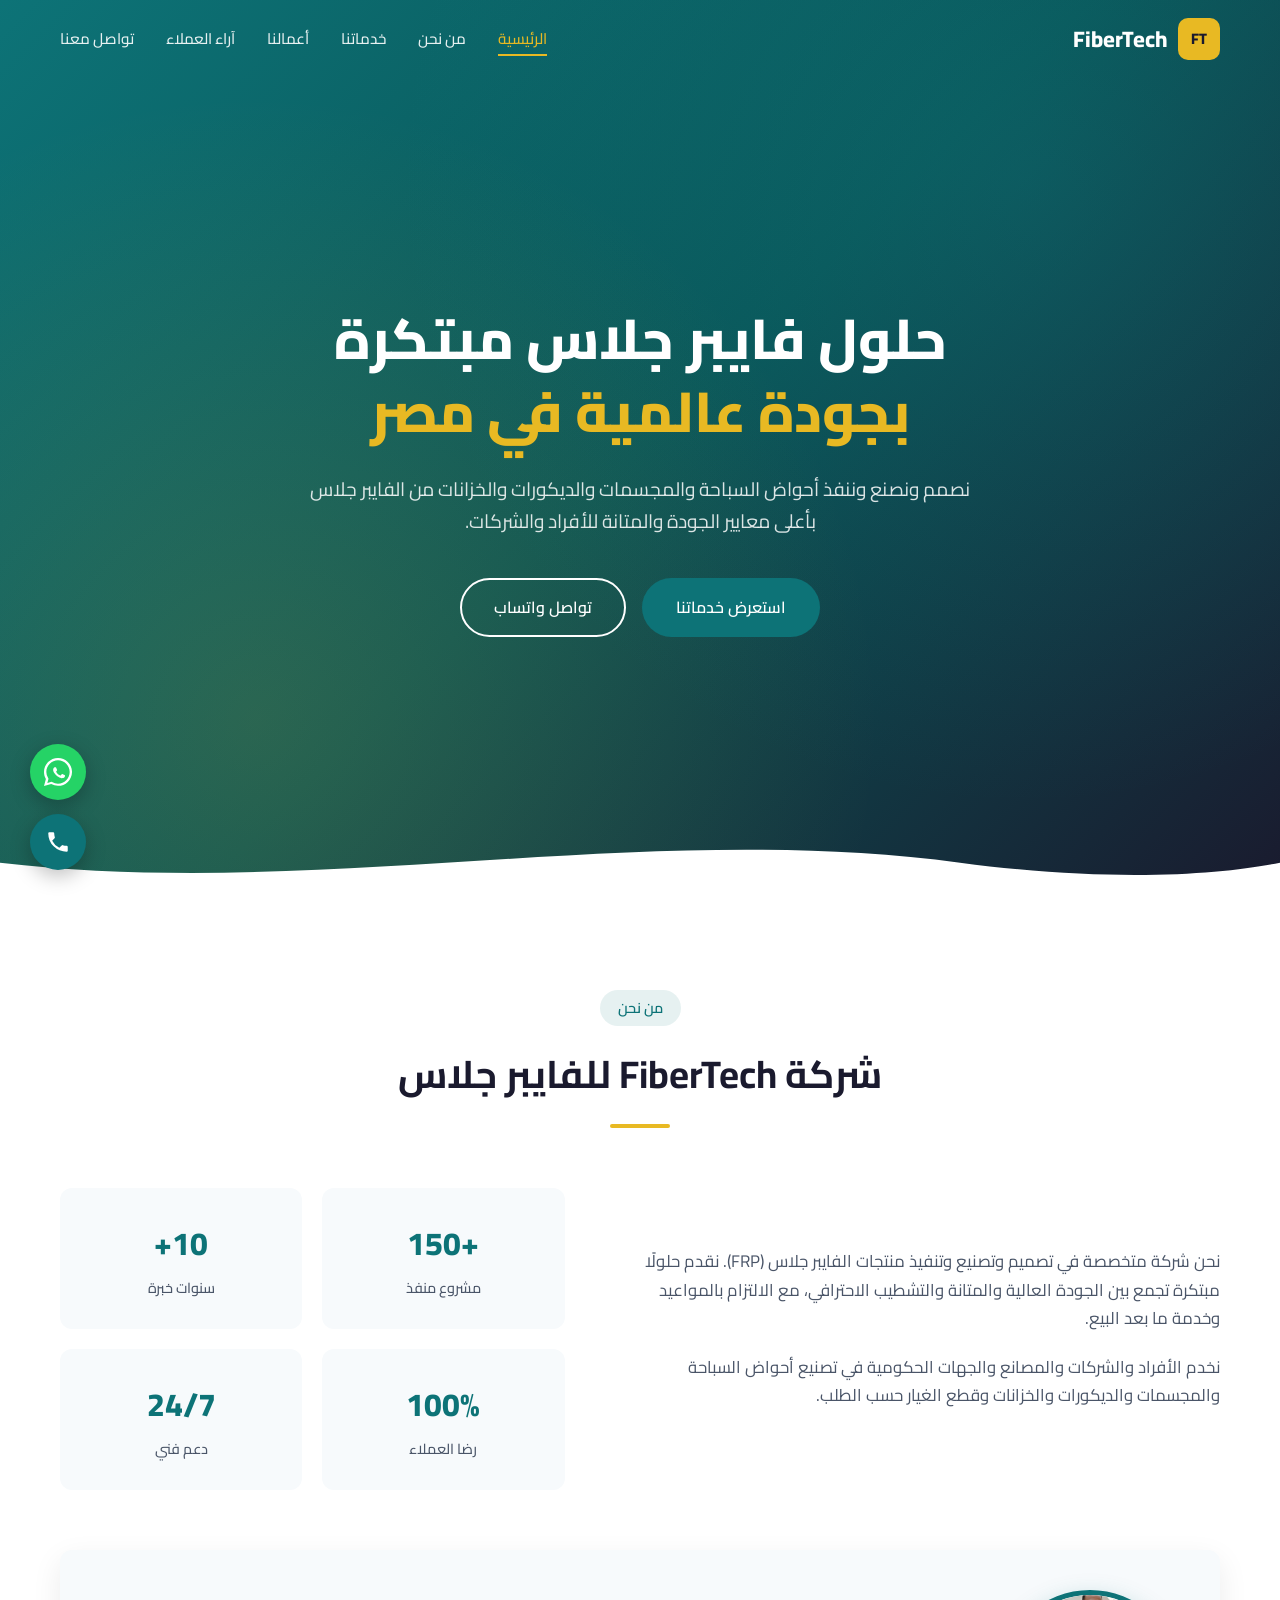
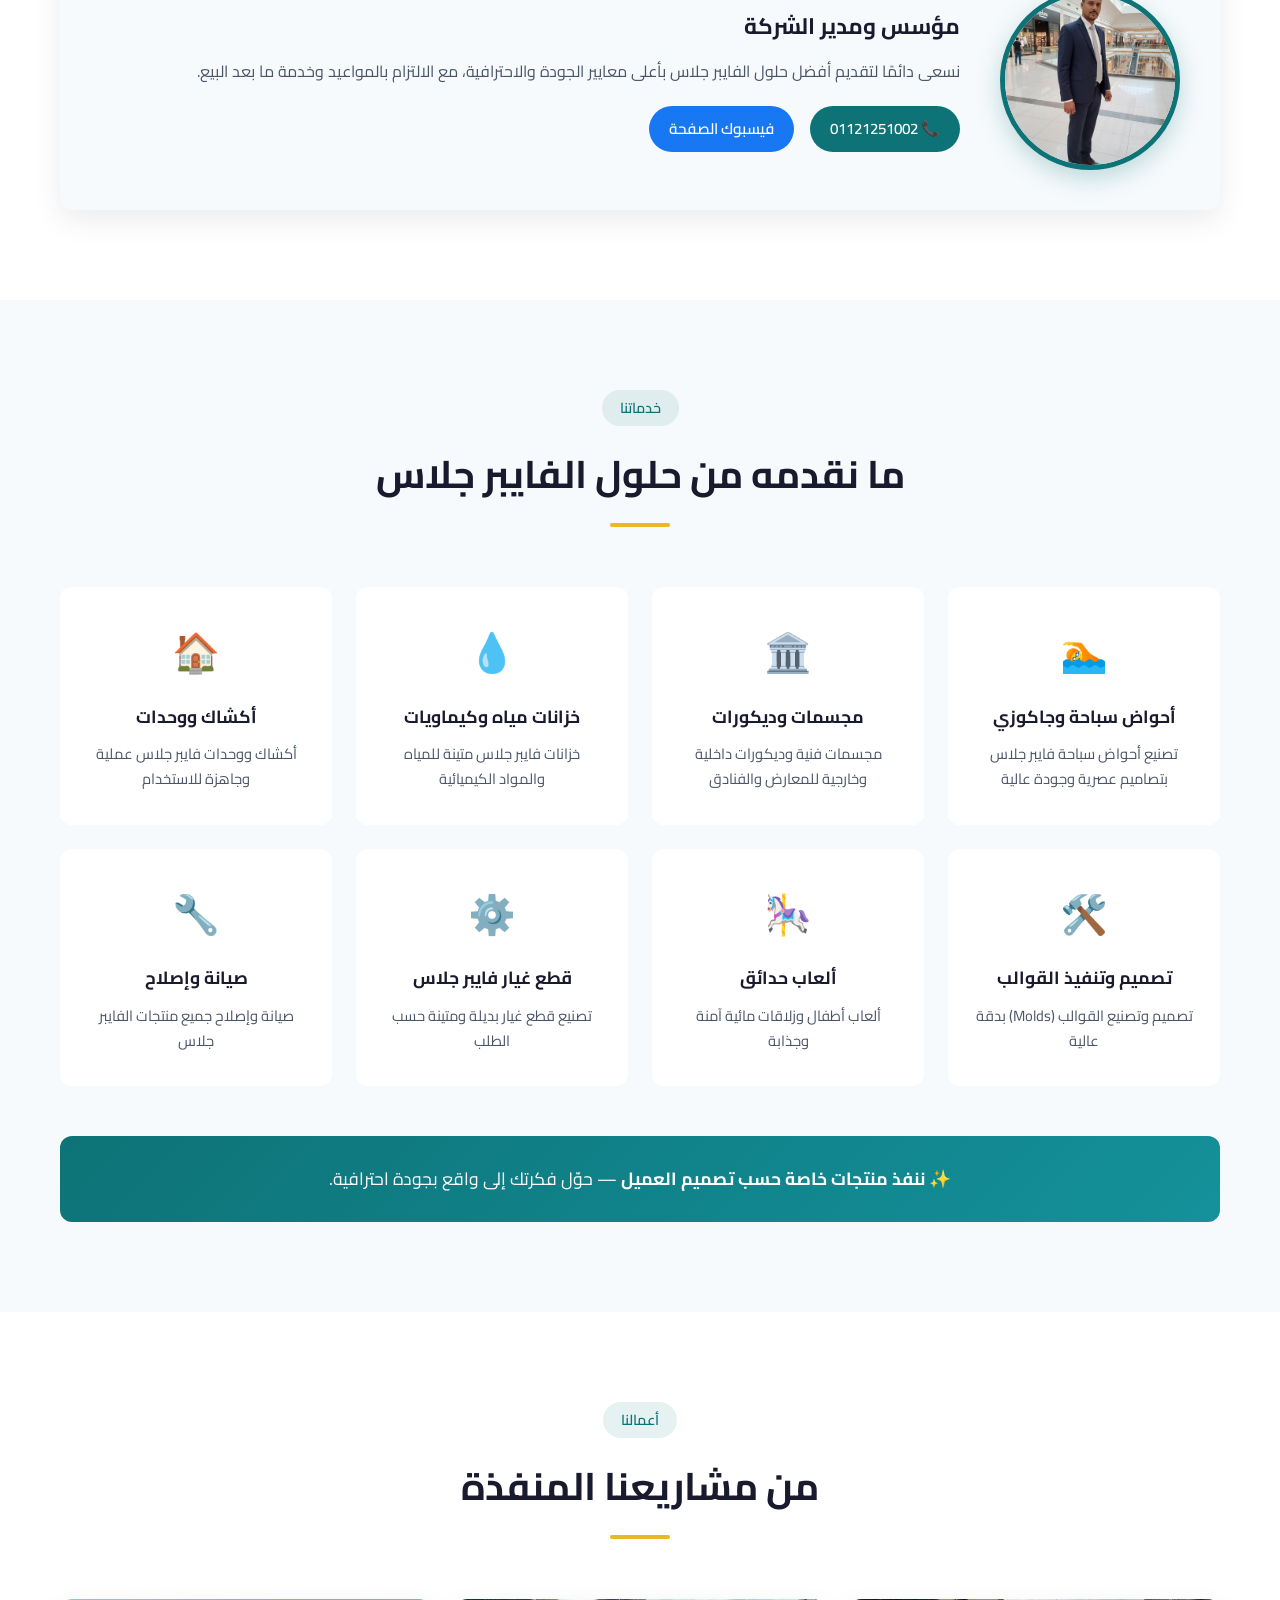
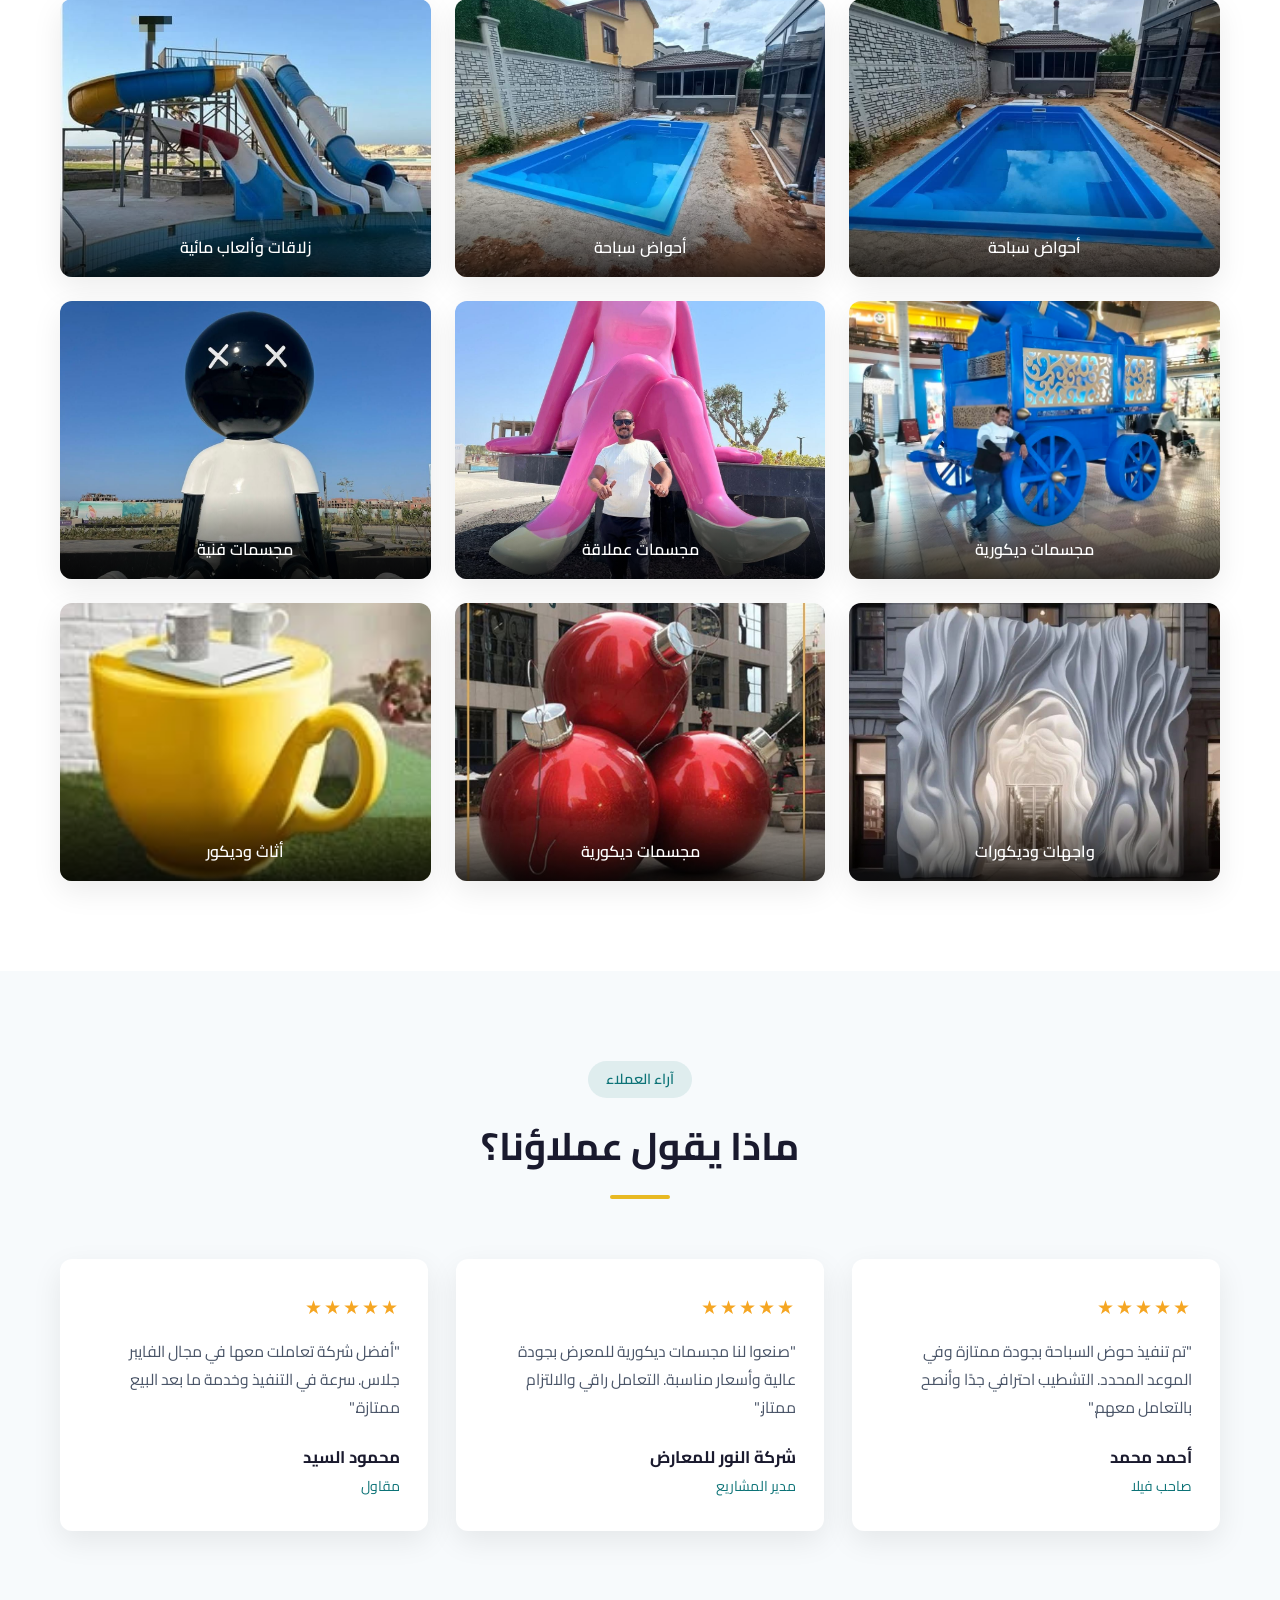
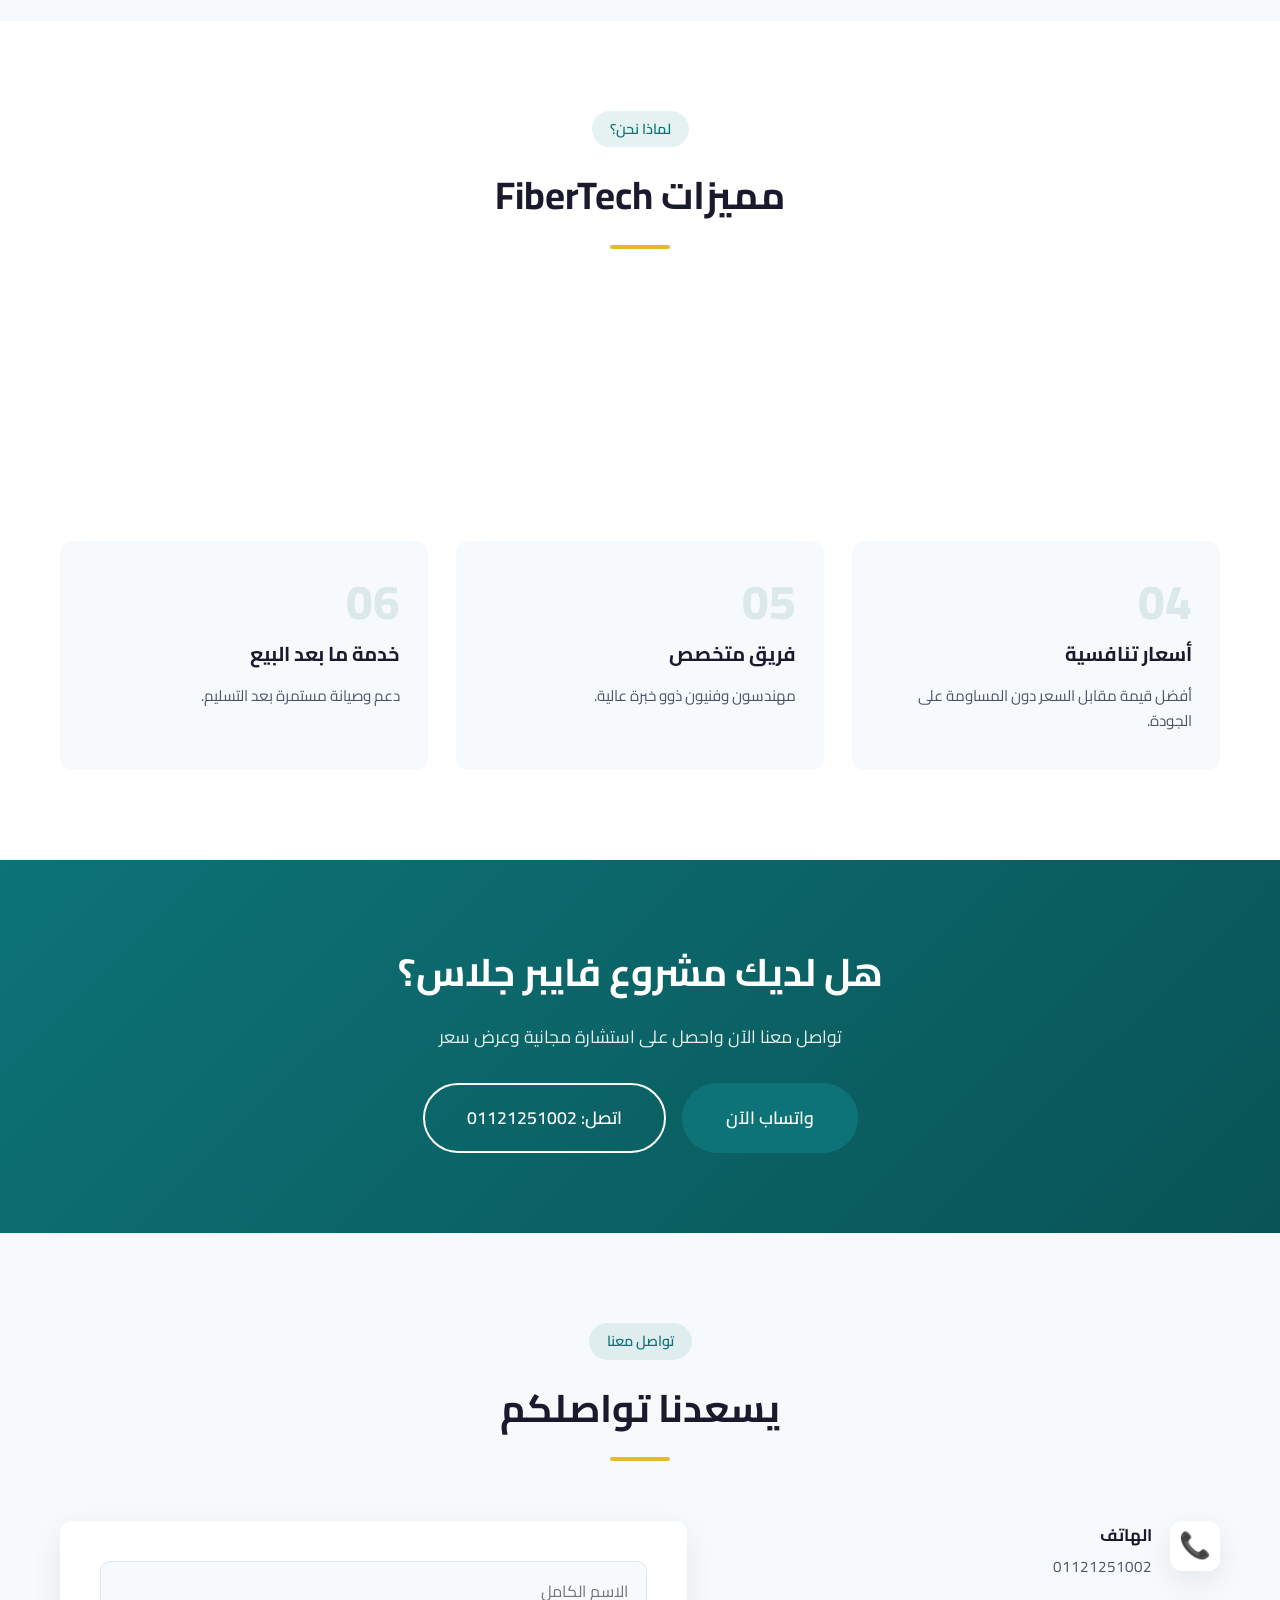
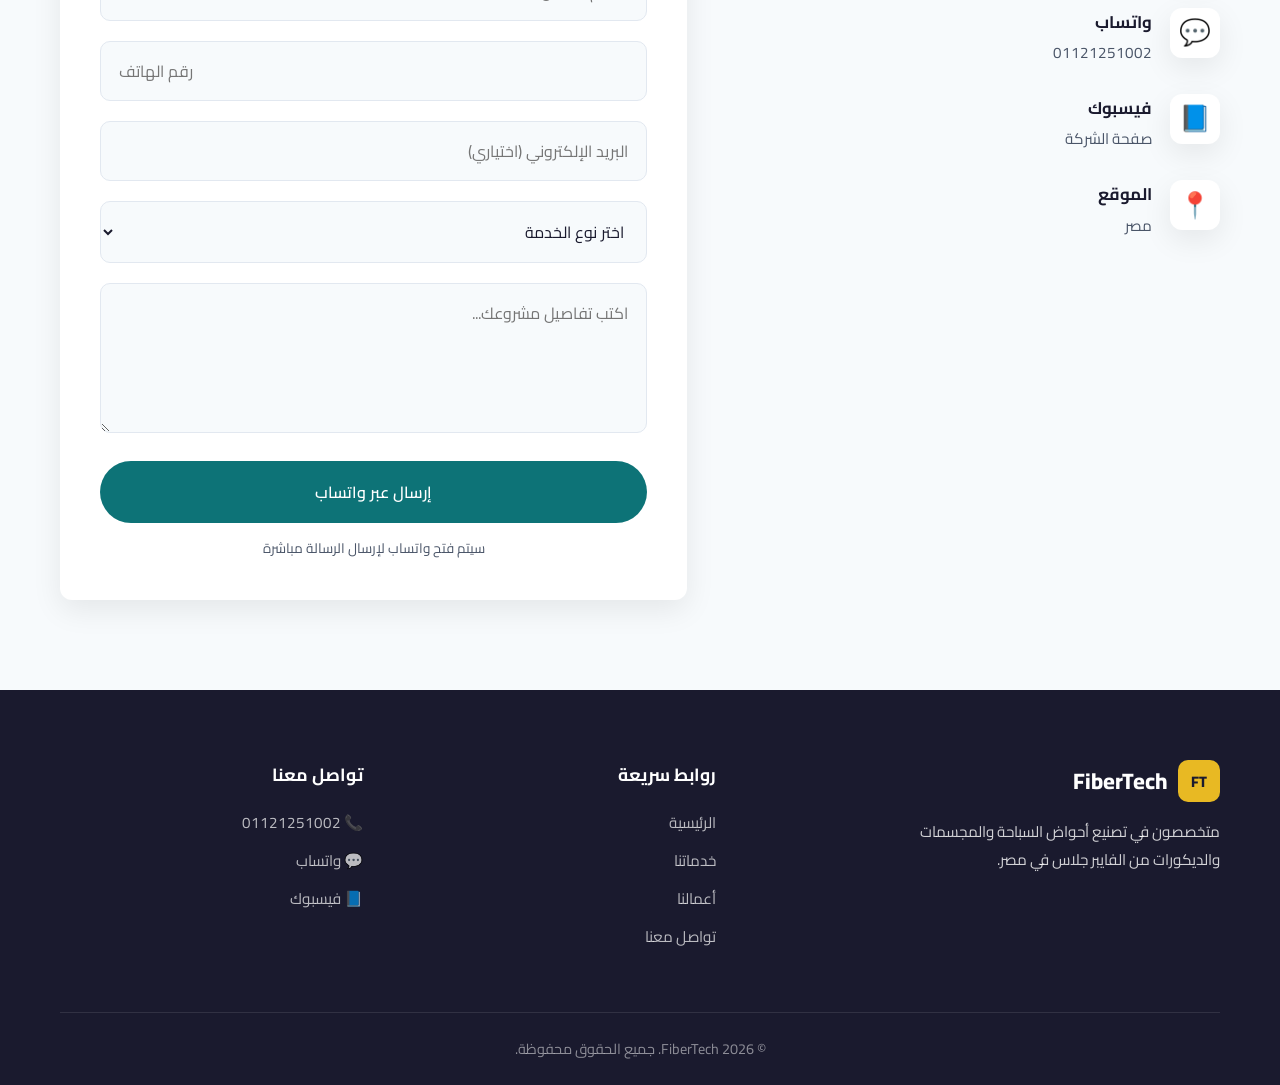
==== index.html @ a7c14db0 "First version" ====
<!DOCTYPE html>
<html lang="ar" dir="rtl">
<head>
    <meta charset="UTF-8">
    <meta name="viewport" content="width=device-width, initial-scale=1.0">
    <title>FiberTech | شركة فايبر جلاس - أحواض سباحة ومجسمات وديكورات</title>
    <meta name="description" content="شركة FiberTech متخصصة في تصنيع أحواض السباحة والفايبر جلاس والمجسمات والديكورات والخزانات بجودة عالية في مصر. تنفيذ حسب الطلب وأسعار تنافسية.">
    <meta name="keywords" content="فايبر جلاس, أحواض سباحة فايبر جلاس, مجسمات فايبر جلاس, خزانات فايبر جلاس, ديكورات فايبر جلاس, FiberTech">
    <meta name="google-site-verification" content="QOcd8siPAYjSIZdNFLWi2Pg36LKbvhtXSWhW0iFuzWk" />
    <meta name="robots" content="index, follow">
    <link rel="preconnect" href="https://fonts.googleapis.com">
    <link rel="preconnect" href="https://fonts.gstatic.com" crossorigin>
    <link href="https://fonts.googleapis.com/css2?family=Cairo:wght@300;400;500;600;700;800&display=swap" rel="stylesheet">
    <link rel="stylesheet" href="style.css">
</head>
<body>
    <!-- Header -->
    <header class="header" id="header">
        <div class="container">
            <a href="#home" class="logo">
                <span class="logo-icon">FT</span>
                <span class="logo-text">FiberTech</span>
            </a>
            <nav class="nav" id="nav">
                <a href="#home" class="nav-link active">الرئيسية</a>
                <a href="#about" class="nav-link">من نحن</a>
                <a href="#services" class="nav-link">خدماتنا</a>
                <a href="#gallery" class="nav-link">أعمالنا</a>
                <a href="#testimonials" class="nav-link">آراء العملاء</a>
                <a href="#contact" class="nav-link">تواصل معنا</a>
            </nav>
            <button class="menu-toggle" id="menuToggle" aria-label="القائمة">
                <span></span><span></span><span></span>
            </button>
        </div>
    </header>

    <!-- Hero -->
    <section class="hero" id="home">
        <div class="hero-overlay"></div>
        <div class="container hero-content">
            <h1 class="hero-title">حلول فايبر جلاس مبتكرة<br><span>بجودة عالمية في مصر</span></h1>
            <p class="hero-subtitle">
                نصمم ونصنع وننفذ أحواض السباحة والمجسمات والديكورات والخزانات من الفايبر جلاس بأعلى معايير الجودة والمتانة للأفراد والشركات.
            </p>
            <div class="hero-buttons">
                <a href="#services" class="btn btn-primary">استعرض خدماتنا</a>
                <a href="https://wa.me/201121251002" target="_blank" class="btn btn-outline">تواصل واتساب</a>
            </div>
        </div>
        <div class="hero-wave">
            <svg viewBox="0 0 1440 120" preserveAspectRatio="none">
                <path d="M0,64 C360,120 720,0 1080,64 C1260,96 1380,80 1440,64 L1440,120 L0,120 Z" fill="#ffffff"></path>
            </svg>
        </div>
    </section>

    <!-- About -->
    <section class="section about" id="about">
        <div class="container">
            <div class="section-header">
                <span class="section-tag">من نحن</span>
                <h2 class="section-title">شركة FiberTech للفايبر جلاس</h2>
                <div class="section-line"></div>
            </div>
            <div class="about-grid">
                <div class="about-text">
                    <p>نحن شركة متخصصة في تصميم وتصنيع وتنفيذ منتجات الفايبر جلاس (FRP). نقدم حلولًا مبتكرة تجمع بين الجودة العالية والمتانة والتشطيب الاحترافي، مع الالتزام بالمواعيد وخدمة ما بعد البيع.</p>
                    <p>نخدم الأفراد والشركات والمصانع والجهات الحكومية في تصنيع أحواض السباحة والمجسمات والديكورات والخزانات وقطع الغيار حسب الطلب.</p>
                </div>
                <div class="about-stats">
                    <div class="stat-card"><div class="stat-number">+150</div><div class="stat-label">مشروع منفذ</div></div>
                    <div class="stat-card"><div class="stat-number">10+</div><div class="stat-label">سنوات خبرة</div></div>
                    <div class="stat-card"><div class="stat-number">100%</div><div class="stat-label">رضا العملاء</div></div>
                    <div class="stat-card"><div class="stat-number">24/7</div><div class="stat-label">دعم فني</div></div>
                </div>
            </div>

            <div class="owner-section">
                <div class="owner-card">
                    <div class="owner-img-wrap">
                        <img src="images/owner.jpg" alt="مؤسس شركة FiberTech" class="owner-img">
                    </div>
                    <div class="owner-info">
                        <h3>مؤسس ومدير الشركة</h3>
                        <p>نسعى دائمًا لتقديم أفضل حلول الفايبر جلاس بأعلى معايير الجودة والاحترافية، مع الالتزام بالمواعيد وخدمة ما بعد البيع.</p>
                        <div class="owner-contact">
                            <a href="tel:01121251002" class="owner-phone">📞 01121251002</a>
                            <a href="https://www.facebook.com/sna.als.adh.llfybr.jlas" target="_blank" rel="noopener" class="owner-fb">فيسبوك الصفحة</a>
                        </div>
                    </div>
                </div>
            </div>
        </div>
    </section>

    <!-- Services -->
    <section class="section services" id="services">
        <div class="container">
            <div class="section-header">
                <span class="section-tag">خدماتنا</span>
                <h2 class="section-title">ما نقدمه من حلول الفايبر جلاس</h2>
                <div class="section-line"></div>
            </div>
            <div class="services-grid">
                <div class="service-card"><div class="service-icon">🏊</div><h3>أحواض سباحة وجاكوزي</h3><p>تصنيع أحواض سباحة فايبر جلاس بتصاميم عصرية وجودة عالية</p></div>
                <div class="service-card"><div class="service-icon">🏛️</div><h3>مجسمات وديكورات</h3><p>مجسمات فنية وديكورات داخلية وخارجية للمعارض والفنادق</p></div>
                <div class="service-card"><div class="service-icon">💧</div><h3>خزانات مياه وكيماويات</h3><p>خزانات فايبر جلاس متينة للمياه والمواد الكيميائية</p></div>
                <div class="service-card"><div class="service-icon">🏠</div><h3>أكشاك ووحدات</h3><p>أكشاك ووحدات فايبر جلاس عملية وجاهزة للاستخدام</p></div>
                <div class="service-card"><div class="service-icon">🛠️</div><h3>تصميم وتنفيذ القوالب</h3><p>تصميم وتصنيع القوالب (Molds) بدقة عالية</p></div>
                <div class="service-card"><div class="service-icon">🎠</div><h3>ألعاب حدائق</h3><p>ألعاب أطفال وزلاقات مائية آمنة وجذابة</p></div>
                <div class="service-card"><div class="service-icon">⚙️</div><h3>قطع غيار فايبر جلاس</h3><p>تصنيع قطع غيار بديلة ومتينة حسب الطلب</p></div>
                <div class="service-card"><div class="service-icon">🔧</div><h3>صيانة وإصلاح</h3><p>صيانة وإصلاح جميع منتجات الفايبر جلاس</p></div>
            </div>
            <div class="special-note">
                <p>✨ <strong>ننفذ منتجات خاصة حسب تصميم العميل</strong> — حوّل فكرتك إلى واقع بجودة احترافية.</p>
            </div>
        </div>
    </section>

    <!-- Gallery -->
    <section class="section gallery" id="gallery">
        <div class="container">
            <div class="section-header">
                <span class="section-tag">أعمالنا</span>
                <h2 class="section-title">من مشاريعنا المنفذة</h2>
                <div class="section-line"></div>
            </div>
            <div class="gallery-grid">
                <div class="gallery-item"><img src="images/pool1.jpg" alt="حوض سباحة فايبر جلاس" loading="lazy"><div class="gallery-caption">أحواض سباحة</div></div>
                <div class="gallery-item"><img src="images/pool2.jpg" alt="حوض سباحة فايبر جلاس" loading="lazy"><div class="gallery-caption">أحواض سباحة</div></div>
                <div class="gallery-item"><img src="images/slides.jpg" alt="زلاقات مائية" loading="lazy"><div class="gallery-caption">زلاقات وألعاب مائية</div></div>
                <div class="gallery-item"><img src="images/cannon.jpg" alt="مجسم مدفع" loading="lazy"><div class="gallery-caption">مجسمات ديكورية</div></div>
                <div class="gallery-item"><img src="images/pink-statue.jpg" alt="تمثال فايبر جلاس" loading="lazy"><div class="gallery-caption">مجسمات عملاقة</div></div>
                <div class="gallery-item"><img src="images/black-figure.jpg" alt="مجسم شخصية" loading="lazy"><div class="gallery-caption">مجسمات فنية</div></div>
                <div class="gallery-item"><img src="images/white-entrance.jpg" alt="واجهة ديكورية" loading="lazy"><div class="gallery-caption">واجهات وديكورات</div></div>
                <div class="gallery-item"><img src="images/red-balls.jpg" alt="مجسمات كرات" loading="lazy"><div class="gallery-caption">مجسمات ديكورية</div></div>
                <div class="gallery-item"><img src="images/yellow-cup.jpg" alt="مقعد فنجان" loading="lazy"><div class="gallery-caption">أثاث وديكور</div></div>
            </div>
        </div>
    </section>

    <!-- Testimonials -->
    <section class="section testimonials" id="testimonials">
        <div class="container">
            <div class="section-header">
                <span class="section-tag">آراء العملاء</span>
                <h2 class="section-title">ماذا يقول عملاؤنا؟</h2>
                <div class="section-line"></div>
            </div>
            <div class="testimonials-grid">
                <div class="testimonial-card">
                    <div class="stars">★★★★★</div>
                    <p>"تم تنفيذ حوض السباحة بجودة ممتازة وفي الموعد المحدد. التشطيب احترافي جدًا وأنصح بالتعامل معهم."</p>
                    <div class="client-name">أحمد محمد</div>
                    <div class="client-title">صاحب فيلا</div>
                </div>
                <div class="testimonial-card">
                    <div class="stars">★★★★★</div>
                    <p>"صنعوا لنا مجسمات ديكورية للمعرض بجودة عالية وأسعار مناسبة. التعامل راقي والالتزام ممتاز."</p>
                    <div class="client-name">شركة النور للمعارض</div>
                    <div class="client-title">مدير المشاريع</div>
                </div>
                <div class="testimonial-card">
                    <div class="stars">★★★★★</div>
                    <p>"أفضل شركة تعاملت معها في مجال الفايبر جلاس. سرعة في التنفيذ وخدمة ما بعد البيع ممتازة."</p>
                    <div class="client-name">محمود السيد</div>
                    <div class="client-title">مقاول</div>
                </div>
            </div>
        </div>
    </section>

    <!-- Why Us -->
    <section class="section why-us" id="why-us">
        <div class="container">
            <div class="section-header">
                <span class="section-tag">لماذا نحن؟</span>
                <h2 class="section-title">مميزات FiberTech</h2>
                <div class="section-line"></div>
            </div>
            <div class="why-grid">
                <div class="why-card"><div class="why-number">01</div><h3>جودة عالية</h3><p>نستخدم أفضل الخامات ونطبق أعلى معايير الجودة.</p></div>
                <div class="why-card"><div class="why-number">02</div><h3>تشطيبات احترافية</h3><p>اهتمام بالتفاصيل ليظهر المنتج بأفضل صورة.</p></div>
                <div class="why-card"><div class="why-number">03</div><h3>التزام بالمواعيد</h3><p>نسلم المشاريع في المواعيد المتفق عليها.</p></div>
                <div class="why-card"><div class="why-number">04</div><h3>أسعار تنافسية</h3><p>أفضل قيمة مقابل السعر دون المساومة على الجودة.</p></div>
                <div class="why-card"><div class="why-number">05</div><h3>فريق متخصص</h3><p>مهندسون وفنيون ذوو خبرة عالية.</p></div>
                <div class="why-card"><div class="why-number">06</div><h3>خدمة ما بعد البيع</h3><p>دعم وصيانة مستمرة بعد التسليم.</p></div>
            </div>
        </div>
    </section>

    <!-- CTA -->
    <section class="cta">
        <div class="container">
            <h2>هل لديك مشروع فايبر جلاس؟</h2>
            <p>تواصل معنا الآن واحصل على استشارة مجانية وعرض سعر</p>
            <div class="cta-buttons">
                <a href="https://wa.me/201121251002?text=مرحباً، أريد الاستفسار عن خدمات الفايبر جلاس" target="_blank" class="btn btn-primary btn-large">واتساب الآن</a>
                <a href="tel:01121251002" class="btn btn-outline btn-large">اتصل: 01121251002</a>
            </div>
        </div>
    </section>

    <!-- Contact -->
    <section class="section contact" id="contact">
        <div class="container">
            <div class="section-header">
                <span class="section-tag">تواصل معنا</span>
                <h2 class="section-title">يسعدنا تواصلكم</h2>
                <div class="section-line"></div>
            </div>
            <div class="contact-grid">
                <div class="contact-info">
                    <div class="info-item">
                        <div class="info-icon">📞</div>
                        <div><h4>الهاتف</h4><p><a href="tel:01121251002" dir="ltr">01121251002</a></p></div>
                    </div>
                    <div class="info-item">
                        <div class="info-icon">💬</div>
                        <div><h4>واتساب</h4><p><a href="https://wa.me/201121251002" target="_blank">01121251002</a></p></div>
                    </div>
                    <div class="info-item">
                        <div class="info-icon">📘</div>
                        <div><h4>فيسبوك</h4><p><a href="https://www.facebook.com/sna.als.adh.llfybr.jlas" target="_blank" rel="noopener">صفحة الشركة</a></p></div>
                    </div>
                    <div class="info-item">
                        <div class="info-icon">📍</div>
                        <div><h4>الموقع</h4><p>مصر</p></div>
                    </div>
                </div>
                <form class="contact-form" id="contactForm">
                    <div class="form-group"><input type="text" id="name" placeholder="الاسم الكامل" required></div>
                    <div class="form-group"><input type="tel" id="phone" placeholder="رقم الهاتف" required></div>
                    <div class="form-group"><input type="email" id="email" placeholder="البريد الإلكتروني (اختياري)"></div>
                    <div class="form-group">
                        <select id="service">
                            <option value="">اختر نوع الخدمة</option>
                            <option value="pools">أحواض سباحة</option>
                            <option value="decor">مجسمات وديكورات</option>
                            <option value="tanks">خزانات</option>
                            <option value="custom">تصنيع حسب الطلب</option>
                            <option value="other">أخرى</option>
                        </select>
                    </div>
                    <div class="form-group"><textarea id="message" rows="4" placeholder="اكتب تفاصيل مشروعك..." required></textarea></div>
                    <button type="submit" class="btn btn-primary btn-full">إرسال عبر واتساب</button>
                    <p class="form-note">سيتم فتح واتساب لإرسال الرسالة مباشرة</p>
                </form>
            </div>
        </div>
    </section>

    <!-- Footer -->
    <footer class="footer">
        <div class="container">
            <div class="footer-content">
                <div class="footer-brand">
                    <a href="#home" class="logo"><span class="logo-icon">FT</span><span class="logo-text">FiberTech</span></a>
                    <p>متخصصون في تصنيع أحواض السباحة والمجسمات والديكورات من الفايبر جلاس في مصر.</p>
                </div>
                <div class="footer-links">
                    <h4>روابط سريعة</h4>
                    <a href="#home">الرئيسية</a>
                    <a href="#services">خدماتنا</a>
                    <a href="#gallery">أعمالنا</a>
                    <a href="#contact">تواصل معنا</a>
                </div>
                <div class="footer-contact">
                    <h4>تواصل معنا</h4>
                    <a href="tel:01121251002">📞 01121251002</a>
                    <a href="https://wa.me/201121251002" target="_blank">💬 واتساب</a>
                    <a href="https://www.facebook.com/sna.als.adh.llfybr.jlas" target="_blank">📘 فيسبوك</a>
                </div>
            </div>
            <div class="footer-bottom">
                <p>© 2026 FiberTech. جميع الحقوق محفوظة.</p>
            </div>
        </div>
    </footer>

    <!-- Floating Buttons -->
    <div class="floating-buttons">
        <a href="https://wa.me/201121251002?text=مرحباً FiberTech، أريد الاستفسار عن خدماتكم" target="_blank" class="float-btn whatsapp-btn" title="واتساب">
            <svg viewBox="0 0 32 32" width="28" height="28"><path fill="currentColor" d="M16.004 0C7.174 0 .004 7.17.004 15.999c0 2.82.736 5.567 2.134 7.99L0 32l8.242-2.16a16 16 0 0 0 7.762 2.004c8.83 0 15.999-7.17 15.999-16S24.834 0 16.004 0zm0 29.333a13.27 13.27 0 0 1-6.764-1.854l-.485-.288-4.906 1.286 1.31-4.783-.315-.492A13.25 13.25 0 0 1 2.67 16c0-7.36 5.99-13.333 13.334-13.333S29.337 8.64 29.337 16 23.347 29.333 16.004 29.333z"/><path fill="currentColor" d="M23.34 19.42c-.334-.167-1.976-.975-2.282-1.086-.306-.11-.53-.167-.752.168-.223.334-.863 1.086-1.058 1.31-.194.223-.39.25-.723.083-.334-.167-1.41-.52-2.686-1.656-.993-.886-1.663-1.98-1.858-2.314-.194-.334-.02-.514.147-.68.151-.15.334-.39.5-.584.168-.195.223-.334.334-.557.11-.223.056-.418-.028-.585-.083-.167-.752-1.81-1.03-2.48-.271-.65-.547-.562-.752-.573l-.64-.01c-.223 0-.585.083-.89.418s-1.17 1.143-1.17 2.787 1.198 3.232 1.364 3.456c.167.223 2.355 3.595 5.704 5.04.797.344 1.42.55 1.905.703.8.254 1.528.218 2.104.132.642-.096 1.976-.807 2.255-1.586.28-.78.28-1.447.195-1.586-.083-.14-.306-.223-.64-.39z"/></svg>
        </a>
        <a href="tel:01121251002" class="float-btn call-btn" title="اتصل بنا">
            <svg viewBox="0 0 24 24" width="26" height="26"><path fill="currentColor" d="M6.62 10.79a15.15 15.15 0 0 0 6.59 6.59l2.2-2.2a1 1 0 0 1 1.01-.24c1.12.37 2.33.57 3.57.57a1 1 0 0 1 1 1V20a1 1 0 0 1-1 1A17 17 0 0 1 3 4a1 1 0 0 1 1-1h3.5a1 1 0 0 1 1 1c0 1.25.2 2.45.57 3.57a1 1 0 0 1-.25 1.02l-2.2 2.2z"/></svg>
        </a>
    </div>

    <button class="back-to-top" id="backToTop" aria-label="العودة للأعلى">↑</button>

    <script src="script.js"></script>
</body>
</html>
---- style.css ----
/* ===== Reset & Base ===== */
*, *::before, *::after {
    margin: 0;
    padding: 0;
    box-sizing: border-box;
}

:root {
    --primary: #0d7377;
    --primary-dark: #095456;
    --primary-light: #14919b;
    --accent: #e8b923;
    --dark: #1a1a2e;
    --gray: #4a5568;
    --light-gray: #f7fafc;
    --white: #ffffff;
    --shadow: 0 10px 30px rgba(0, 0, 0, 0.08);
    --shadow-hover: 0 15px 40px rgba(0, 0, 0, 0.12);
    --radius: 12px;
    --transition: all 0.3s ease;
}

html {
    scroll-behavior: smooth;
    font-size: 16px;
}

body {
    font-family: 'Cairo', sans-serif;
    color: var(--dark);
    line-height: 1.7;
    background: var(--white);
    overflow-x: hidden;
}

a {
    text-decoration: none;
    color: inherit;
    transition: var(--transition);
}

img {
    max-width: 100%;
    display: block;
}

ul {
    list-style: none;
}

.container {
    width: 100%;
    max-width: 1200px;
    margin: 0 auto;
    padding: 0 20px;
}

/* ===== Buttons ===== */
.btn {
    display: inline-flex;
    align-items: center;
    justify-content: center;
    padding: 14px 32px;
    border-radius: 50px;
    font-family: 'Cairo', sans-serif;
    font-weight: 600;
    font-size: 1rem;
    cursor: pointer;
    border: 2px solid transparent;
    transition: var(--transition);
}

.btn-primary {
    background: var(--primary);
    color: var(--white);
}

.btn-primary:hover {
    background: var(--primary-dark);
    transform: translateY(-2px);
    box-shadow: 0 8px 20px rgba(13, 115, 119, 0.3);
}

.btn-outline {
    background: transparent;
    color: var(--white);
    border-color: var(--white);
}

.btn-outline:hover {
    background: var(--white);
    color: var(--primary);
}

.btn-large {
    padding: 18px 42px;
    font-size: 1.1rem;
}

.btn-full {
    width: 100%;
}

/* ===== Header ===== */
.header {
    position: fixed;
    top: 0;
    left: 0;
    right: 0;
    z-index: 1000;
    background: transparent;
    transition: var(--transition);
    padding: 18px 0;
}

.header.scrolled {
    background: rgba(255, 255, 255, 0.97);
    box-shadow: 0 2px 20px rgba(0, 0, 0, 0.08);
    padding: 12px 0;
}

.header .container {
    display: flex;
    align-items: center;
    justify-content: space-between;
}

.logo {
    display: flex;
    align-items: center;
    gap: 10px;
    font-weight: 800;
    font-size: 1.4rem;
    color: var(--white);
}

.header.scrolled .logo {
    color: var(--dark);
}

.logo-icon {
    display: flex;
    align-items: center;
    justify-content: center;
    width: 42px;
    height: 42px;
    background: var(--accent);
    color: var(--dark);
    border-radius: 10px;
    font-size: 0.95rem;
    font-weight: 800;
}

.nav {
    display: flex;
    align-items: center;
    gap: 32px;
}

.nav-link {
    color: rgba(255, 255, 255, 0.9);
    font-weight: 500;
    font-size: 0.95rem;
    position: relative;
}

.header.scrolled .nav-link {
    color: var(--gray);
}

.nav-link:hover,
.nav-link.active {
    color: var(--accent);
}

.header.scrolled .nav-link:hover,
.header.scrolled .nav-link.active {
    color: var(--primary);
}

.nav-link::after {
    content: '';
    position: absolute;
    bottom: -4px;
    right: 0;
    width: 0;
    height: 2px;
    background: var(--accent);
    transition: var(--transition);
}

.nav-link:hover::after,
.nav-link.active::after {
    width: 100%;
}

.menu-toggle {
    display: none;
    flex-direction: column;
    gap: 5px;
    background: none;
    border: none;
    cursor: pointer;
    padding: 5px;
}

.menu-toggle span {
    display: block;
    width: 26px;
    height: 2.5px;
    background: var(--white);
    border-radius: 2px;
    transition: var(--transition);
}

.header.scrolled .menu-toggle span {
    background: var(--dark);
}

/* ===== Hero ===== */
.hero {
    position: relative;
    min-height: 100vh;
    display: flex;
    align-items: center;
    background: linear-gradient(135deg, #0d7377 0%, #095456 50%, #1a1a2e 100%);
    overflow: hidden;
}

.hero-overlay {
    position: absolute;
    inset: 0;
    background: 
        radial-gradient(circle at 20% 80%, rgba(232, 185, 35, 0.15) 0%, transparent 50%),
        radial-gradient(circle at 80% 20%, rgba(20, 145, 155, 0.2) 0%, transparent 50%);
}

.hero-content {
    position: relative;
    z-index: 2;
    text-align: center;
    padding: 120px 20px 80px;
}

.hero-title {
    font-size: clamp(2.2rem, 5vw, 3.5rem);
    font-weight: 800;
    color: var(--white);
    line-height: 1.3;
    margin-bottom: 24px;
}

.hero-title span {
    color: var(--accent);
}

.hero-subtitle {
    font-size: clamp(1rem, 2vw, 1.2rem);
    color: rgba(255, 255, 255, 0.85);
    max-width: 700px;
    margin: 0 auto 40px;
    font-weight: 400;
}

.hero-buttons {
    display: flex;
    gap: 16px;
    justify-content: center;
    flex-wrap: wrap;
}

.hero-wave {
    position: absolute;
    bottom: 0;
    left: 0;
    right: 0;
    line-height: 0;
}

.hero-wave svg {
    width: 100%;
    height: 80px;
}

/* ===== Sections ===== */
.section {
    padding: 90px 0;
}

.section-header {
    text-align: center;
    margin-bottom: 60px;
}

.section-tag {
    display: inline-block;
    background: rgba(13, 115, 119, 0.1);
    color: var(--primary);
    padding: 6px 18px;
    border-radius: 50px;
    font-size: 0.9rem;
    font-weight: 600;
    margin-bottom: 16px;
}

.section-title {
    font-size: clamp(1.8rem, 3.5vw, 2.4rem);
    font-weight: 700;
    color: var(--dark);
    margin-bottom: 16px;
}

.section-line {
    width: 60px;
    height: 4px;
    background: var(--accent);
    margin: 0 auto 20px;
    border-radius: 2px;
}

.section-desc {
    color: var(--gray);
    max-width: 600px;
    margin: 0 auto;
    font-size: 1.05rem;
}

/* ===== About ===== */
.about {
    background: var(--white);
}

.about-grid {
    display: grid;
    grid-template-columns: 1.2fr 1fr;
    gap: 50px;
    align-items: center;
}

.about-text p {
    color: var(--gray);
    margin-bottom: 20px;
    font-size: 1.05rem;
}

.about-stats {
    display: grid;
    grid-template-columns: 1fr 1fr;
    gap: 20px;
}

.stat-card {
    background: var(--light-gray);
    padding: 28px 20px;
    border-radius: var(--radius);
    text-align: center;
    transition: var(--transition);
}

.stat-card:hover {
    transform: translateY(-5px);
    box-shadow: var(--shadow);
}

.stat-number {
    font-size: 2rem;
    font-weight: 800;
    color: var(--primary);
    margin-bottom: 6px;
}

.stat-label {
    font-size: 0.9rem;
    color: var(--gray);
    font-weight: 500;
}

/* ===== Services ===== */
.services {
    background: var(--light-gray);
}

.services-grid {
    display: grid;
    grid-template-columns: repeat(auto-fill, minmax(260px, 1fr));
    gap: 24px;
}

.service-card {
    background: var(--white);
    padding: 32px 24px;
    border-radius: var(--radius);
    text-align: center;
    transition: var(--transition);
    border: 1px solid transparent;
}

.service-card:hover {
    transform: translateY(-8px);
    box-shadow: var(--shadow-hover);
    border-color: rgba(13, 115, 119, 0.15);
}

.service-icon {
    font-size: 2.4rem;
    margin-bottom: 16px;
}

.service-card h3 {
    font-size: 1.1rem;
    font-weight: 700;
    margin-bottom: 10px;
    color: var(--dark);
}

.service-card p {
    font-size: 0.92rem;
    color: var(--gray);
}

.special-note {
    margin-top: 50px;
    background: linear-gradient(135deg, var(--primary), var(--primary-light));
    color: var(--white);
    padding: 28px 36px;
    border-radius: var(--radius);
    text-align: center;
    font-size: 1.1rem;
}

/* ===== Why Us ===== */
.why-us {
    background: var(--white);
}

.why-grid {
    display: grid;
    grid-template-columns: repeat(auto-fill, minmax(320px, 1fr));
    gap: 28px;
}

.why-card {
    background: var(--light-gray);
    padding: 36px 28px;
    border-radius: var(--radius);
    position: relative;
    transition: var(--transition);
    overflow: hidden;
}

.why-card:hover {
    transform: translateY(-5px);
    box-shadow: var(--shadow);
}

.why-number {
    font-size: 3rem;
    font-weight: 800;
    color: rgba(13, 115, 119, 0.12);
    line-height: 1;
    margin-bottom: 12px;
}

.why-card h3 {
    font-size: 1.25rem;
    font-weight: 700;
    margin-bottom: 12px;
    color: var(--dark);
}

.why-card p {
    color: var(--gray);
    font-size: 0.95rem;
}

/* ===== CTA ===== */
.cta {
    background: linear-gradient(135deg, #0d7377 0%, #095456 100%);
    padding: 80px 0;
    text-align: center;
    color: var(--white);
}

.cta h2 {
    font-size: clamp(1.8rem, 3.5vw, 2.4rem);
    font-weight: 700;
    margin-bottom: 16px;
}

.cta p {
    font-size: 1.1rem;
    opacity: 0.9;
    margin-bottom: 32px;
    max-width: 550px;
    margin-left: auto;
    margin-right: auto;
}

/* ===== Contact ===== */
.contact {
    background: var(--light-gray);
}

.contact-grid {
    display: grid;
    grid-template-columns: 1fr 1.3fr;
    gap: 50px;
    align-items: start;
}

.contact-info {
    display: flex;
    flex-direction: column;
    gap: 28px;
}

.info-item {
    display: flex;
    gap: 18px;
    align-items: flex-start;
}

.info-icon {
    font-size: 1.6rem;
    width: 50px;
    height: 50px;
    background: var(--white);
    border-radius: 12px;
    display: flex;
    align-items: center;
    justify-content: center;
    flex-shrink: 0;
    box-shadow: var(--shadow);
}

.info-item h4 {
    font-size: 1.05rem;
    font-weight: 700;
    margin-bottom: 4px;
}

.info-item p {
    color: var(--gray);
    font-size: 0.95rem;
}

.contact-form {
    background: var(--white);
    padding: 40px;
    border-radius: var(--radius);
    box-shadow: var(--shadow);
}

.form-group {
    margin-bottom: 20px;
}

.form-group input,
.form-group select,
.form-group textarea {
    width: 100%;
    padding: 14px 18px;
    border: 1.5px solid #e2e8f0;
    border-radius: 10px;
    font-family: 'Cairo', sans-serif;
    font-size: 1rem;
    color: var(--dark);
    background: var(--light-gray);
    transition: var(--transition);
    outline: none;
}

.form-group input:focus,
.form-group select:focus,
.form-group textarea:focus {
    border-color: var(--primary);
    background: var(--white);
    box-shadow: 0 0 0 3px rgba(13, 115, 119, 0.1);
}

.form-group textarea {
    resize: vertical;
    min-height: 120px;
}

.form-note {
    text-align: center;
    font-size: 0.85rem;
    color: var(--gray);
    margin-top: 14px;
}

/* ===== Footer ===== */
.footer {
    background: var(--dark);
    color: rgba(255, 255, 255, 0.8);
    padding: 70px 0 0;
}

.footer-content {
    display: grid;
    grid-template-columns: 1.5fr 1fr 1fr;
    gap: 50px;
    padding-bottom: 50px;
    border-bottom: 1px solid rgba(255, 255, 255, 0.1);
}

.footer .logo {
    color: var(--white);
    margin-bottom: 16px;
}

.footer-brand p {
    font-size: 0.95rem;
    line-height: 1.8;
    max-width: 320px;
}

.footer-links h4,
.footer-services h4 {
    color: var(--white);
    font-size: 1.1rem;
    margin-bottom: 20px;
    font-weight: 700;
}

.footer-links a,
.footer-services a {
    display: block;
    margin-bottom: 12px;
    font-size: 0.95rem;
    color: rgba(255, 255, 255, 0.7);
}

.footer-links a:hover,
.footer-services a:hover {
    color: var(--accent);
    padding-right: 6px;
}

.footer-bottom {
    text-align: center;
    padding: 24px 0;
    font-size: 0.9rem;
    color: rgba(255, 255, 255, 0.5);
}

/* ===== Back to Top ===== */
.back-to-top {
    position: fixed;
    bottom: 30px;
    left: 30px;
    width: 48px;
    height: 48px;
    background: var(--primary);
    color: var(--white);
    border: none;
    border-radius: 50%;
    font-size: 1.3rem;
    cursor: pointer;
    opacity: 0;
    visibility: hidden;
    transition: var(--transition);
    z-index: 999;
    box-shadow: 0 4px 15px rgba(13, 115, 119, 0.4);
}

.back-to-top.visible {
    opacity: 1;
    visibility: visible;
}

.back-to-top:hover {
    background: var(--primary-dark);
    transform: translateY(-3px);
}

/* ===== Responsive ===== */
@media (max-width: 992px) {
    .about-grid {
        grid-template-columns: 1fr;
        gap: 40px;
    }

    .contact-grid {
        grid-template-columns: 1fr;
        gap: 40px;
    }

    .footer-content {
        grid-template-columns: 1fr 1fr;
        gap: 40px;
    }
}

@media (max-width: 768px) {
    .nav {
        position: fixed;
        top: 0;
        right: -100%;
        width: 280px;
        height: 100vh;
        background: var(--white);
        flex-direction: column;
        padding: 80px 30px 30px;
        gap: 20px;
        box-shadow: -5px 0 30px rgba(0, 0, 0, 0.1);
        transition: right 0.3s ease;
        z-index: 999;
    }

    .nav.open {
        right: 0;
    }

    .nav-link {
        color: var(--dark) !important;
        font-size: 1.1rem;
    }

    .menu-toggle {
        display: flex;
        z-index: 1001;
    }

    .menu-toggle.active span:nth-child(1) {
        transform: rotate(45deg) translate(5px, 5px);
    }

    .menu-toggle.active span:nth-child(2) {
        opacity: 0;
    }

    .menu-toggle.active span:nth-child(3) {
        transform: rotate(-45deg) translate(5px, -5px);
    }

    .header.scrolled .menu-toggle span,
    .menu-toggle.active span {
        background: var(--dark);
    }

    .hero-content {
        padding: 140px 20px 100px;
    }

    .section {
        padding: 70px 0;
    }

    .why-grid {
        grid-template-columns: 1fr;
    }

    .footer-content {
        grid-template-columns: 1fr;
        gap: 35px;
    }

    .contact-form {
        padding: 28px 20px;
    }
}

@media (max-width: 480px) {
    .hero-buttons {
        flex-direction: column;
        align-items: center;
    }

    .btn {
        width: 100%;
        max-width: 280px;
    }

    .about-stats {
        grid-template-columns: 1fr 1fr;
        gap: 12px;
    }

    .stat-card {
        padding: 20px 12px;
    }

    .stat-number {
        font-size: 1.6rem;
    }

    .services-grid {
        grid-template-columns: 1fr;
    }
}

/* ===== Owner Section ===== */
.owner-section {
    margin-top: 60px;
}

.owner-card {
    display: flex;
    align-items: center;
    gap: 40px;
    background: var(--light-gray);
    padding: 40px;
    border-radius: var(--radius);
    box-shadow: var(--shadow);
}

.owner-img-wrap {
    flex-shrink: 0;
}

.owner-img {
    width: 180px;
    height: 180px;
    object-fit: cover;
    border-radius: 50%;
    border: 5px solid var(--primary);
    box-shadow: 0 8px 25px rgba(13, 115, 119, 0.25);
}

.owner-info h3 {
    font-size: 1.4rem;
    font-weight: 700;
    margin-bottom: 12px;
    color: var(--dark);
}

.owner-info p {
    color: var(--gray);
    margin-bottom: 20px;
    line-height: 1.8;
}

.owner-contact {
    display: flex;
    flex-wrap: wrap;
    gap: 16px;
}

.owner-phone,
.owner-fb {
    display: inline-flex;
    align-items: center;
    gap: 8px;
    padding: 10px 20px;
    border-radius: 50px;
    font-weight: 600;
    font-size: 0.95rem;
    transition: var(--transition);
}

.owner-phone {
    background: var(--primary);
    color: var(--white);
}

.owner-phone:hover {
    background: var(--primary-dark);
    transform: translateY(-2px);
}

.owner-fb {
    background: #1877f2;
    color: var(--white);
}

.owner-fb:hover {
    background: #0d65d9;
    transform: translateY(-2px);
}

/* ===== Gallery ===== */
.gallery {
    background: var(--white);
}

.gallery-grid {
    display: grid;
    grid-template-columns: repeat(auto-fill, minmax(280px, 1fr));
    gap: 24px;
}

.gallery-item {
    position: relative;
    border-radius: var(--radius);
    overflow: hidden;
    aspect-ratio: 4/3;
    box-shadow: var(--shadow);
    transition: var(--transition);
}

.gallery-item:hover {
    transform: translateY(-8px);
    box-shadow: var(--shadow-hover);
}

.gallery-item img {
    width: 100%;
    height: 100%;
    object-fit: cover;
    transition: transform 0.4s ease;
}

.gallery-item:hover img {
    transform: scale(1.08);
}

.gallery-caption {
    position: absolute;
    bottom: 0;
    left: 0;
    right: 0;
    background: linear-gradient(transparent, rgba(0,0,0,0.75));
    color: var(--white);
    padding: 40px 16px 16px;
    font-weight: 600;
    font-size: 1rem;
    text-align: center;
}

/* ===== CTA buttons ===== */
.cta-buttons {
    display: flex;
    gap: 16px;
    justify-content: center;
    flex-wrap: wrap;
}

.cta .btn-outline {
    border-color: var(--white);
    color: var(--white);
}

.cta .btn-outline:hover {
    background: var(--white);
    color: var(--primary);
}

/* ===== Footer contact ===== */
.footer-contact h4 {
    color: var(--white);
    font-size: 1.1rem;
    margin-bottom: 20px;
    font-weight: 700;
}

.footer-contact a {
    display: block;
    margin-bottom: 12px;
    font-size: 0.95rem;
    color: rgba(255, 255, 255, 0.7);
}

.footer-contact a:hover {
    color: var(--accent);
}

/* ===== Responsive for new sections ===== */
@media (max-width: 768px) {
    .owner-card {
        flex-direction: column;
        text-align: center;
        padding: 30px 20px;
    }

    .owner-contact {
        justify-content: center;
    }

    .gallery-grid {
        grid-template-columns: 1fr 1fr;
        gap: 14px;
    }
}

@media (max-width: 480px) {
    .gallery-grid {
        grid-template-columns: 1fr;
    }

    .owner-img {
        width: 140px;
        height: 140px;
    }

    .cta-buttons {
        flex-direction: column;
        align-items: center;
    }
}

/* ===== Testimonials ===== */
.testimonials {
    background: var(--light-gray);
}

.testimonials-grid {
    display: grid;
    grid-template-columns: repeat(auto-fit, minmax(280px, 1fr));
    gap: 28px;
}

.testimonial-card {
    background: var(--white);
    padding: 32px 28px;
    border-radius: var(--radius);
    box-shadow: var(--shadow);
    transition: var(--transition);
}

.testimonial-card:hover {
    transform: translateY(-6px);
    box-shadow: var(--shadow-hover);
}

.stars {
    color: #f5a623;
    font-size: 1.2rem;
    margin-bottom: 14px;
    letter-spacing: 2px;
}

.testimonial-card p {
    color: var(--gray);
    font-size: 0.98rem;
    line-height: 1.8;
    margin-bottom: 20px;
}

.client-name {
    font-weight: 700;
    color: var(--dark);
    font-size: 1.05rem;
}

.client-title {
    font-size: 0.88rem;
    color: var(--primary);
    margin-top: 4px;
}

/* ===== Floating Buttons ===== */
.floating-buttons {
    position: fixed;
    bottom: 30px;
    left: 30px;
    display: flex;
    flex-direction: column;
    gap: 14px;
    z-index: 998;
}

.float-btn {
    width: 56px;
    height: 56px;
    border-radius: 50%;
    display: flex;
    align-items: center;
    justify-content: center;
    color: white;
    box-shadow: 0 6px 20px rgba(0,0,0,0.25);
    transition: var(--transition);
}

.float-btn:hover {
    transform: scale(1.1);
}

.whatsapp-btn {
    background: #25d366;
}

.whatsapp-btn:hover {
    background: #1da851;
}

.call-btn {
    background: var(--primary);
}

.call-btn:hover {
    background: var(--primary-dark);
}

/* Adjust back-to-top position */
.back-to-top {
    left: 100px;
}

@media (max-width: 768px) {
    .floating-buttons {
        bottom: 20px;
        left: 16px;
    }
    .float-btn {
        width: 50px;
        height: 50px;
    }
    .back-to-top {
        left: 80px;
        bottom: 20px;
    }
}
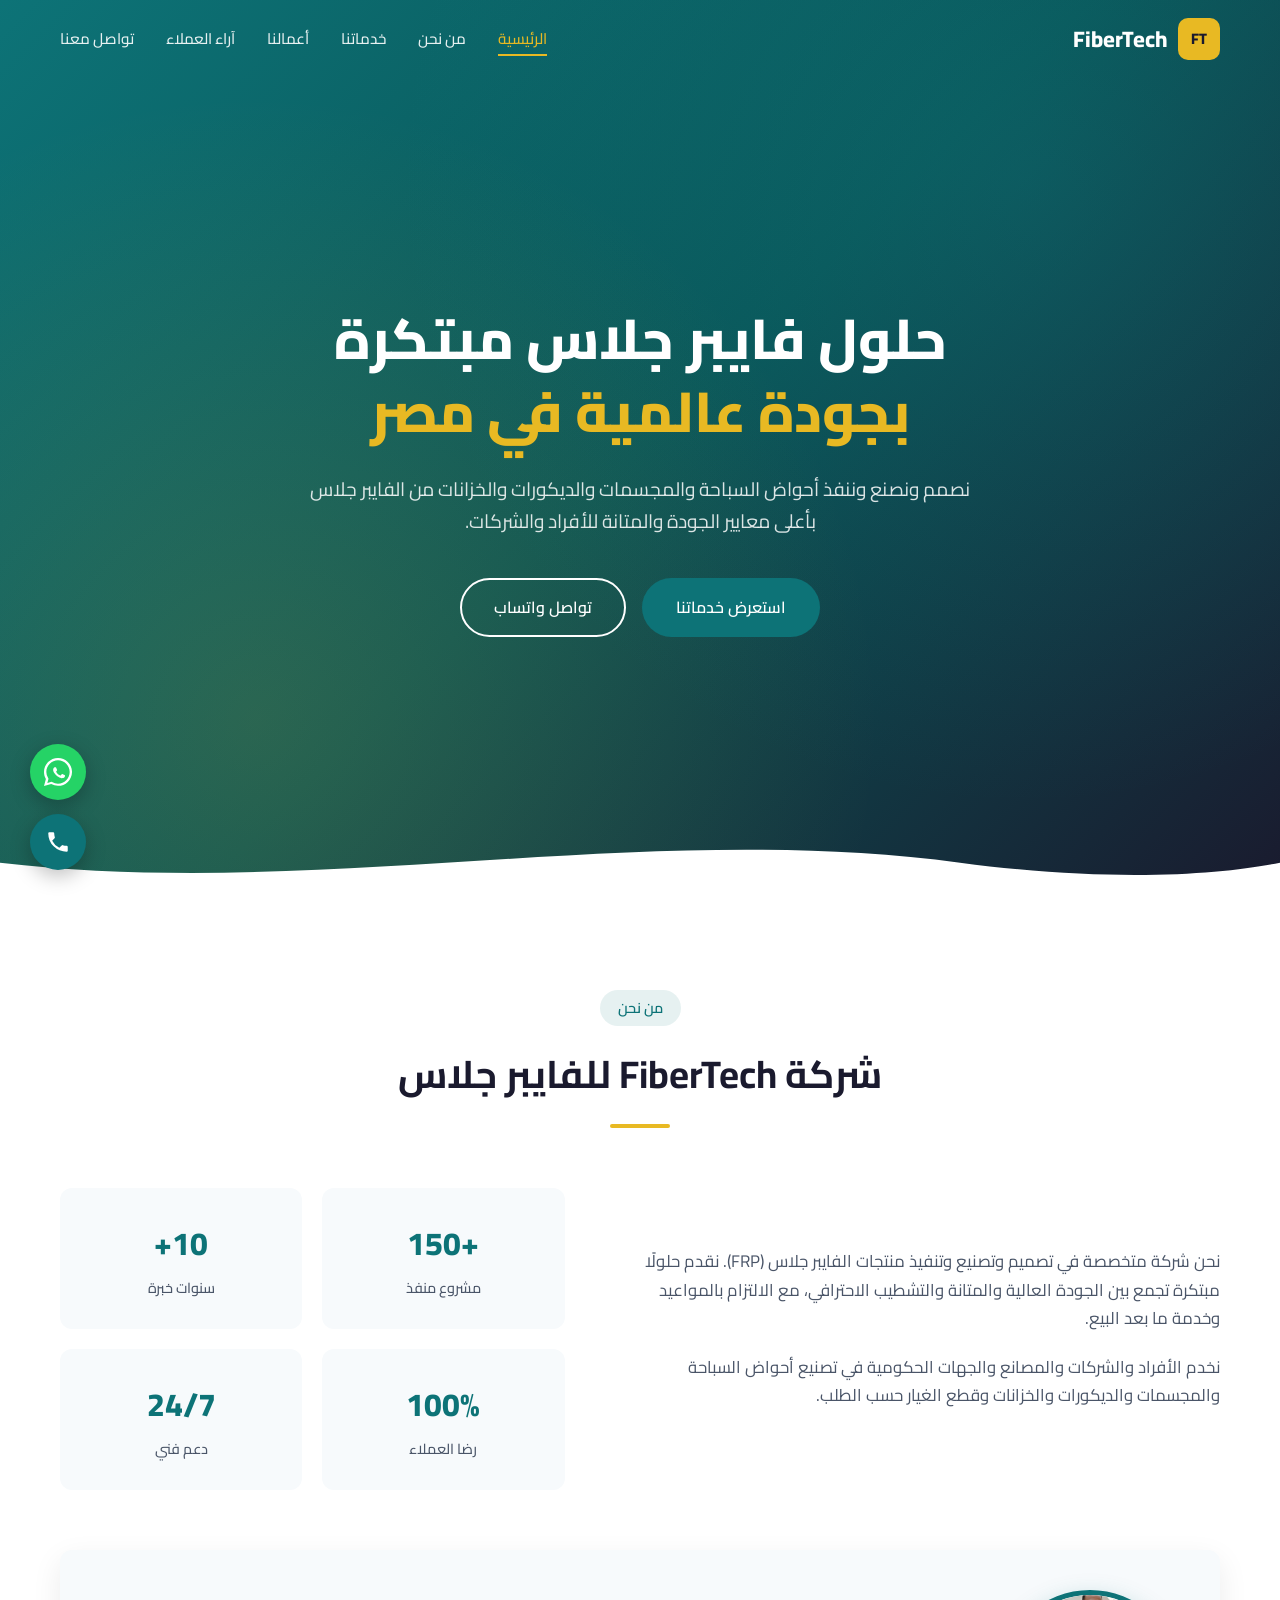
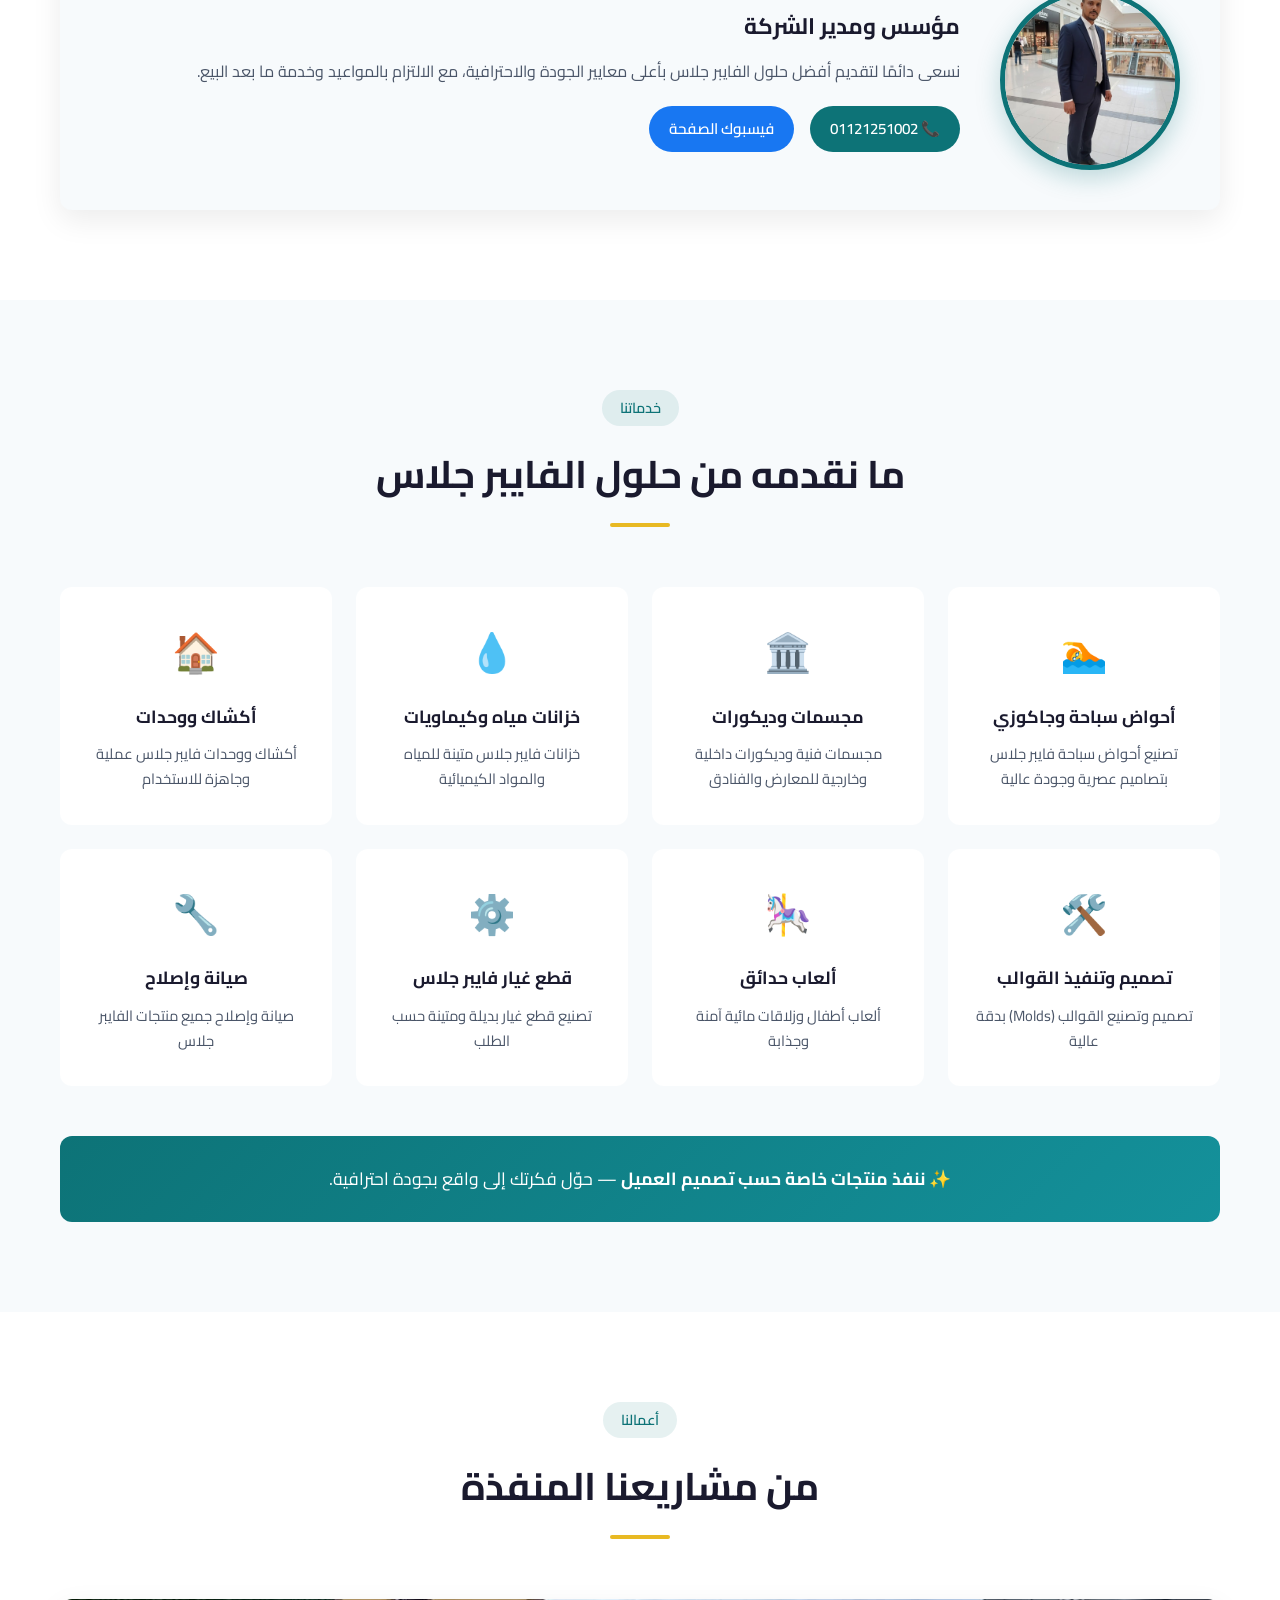
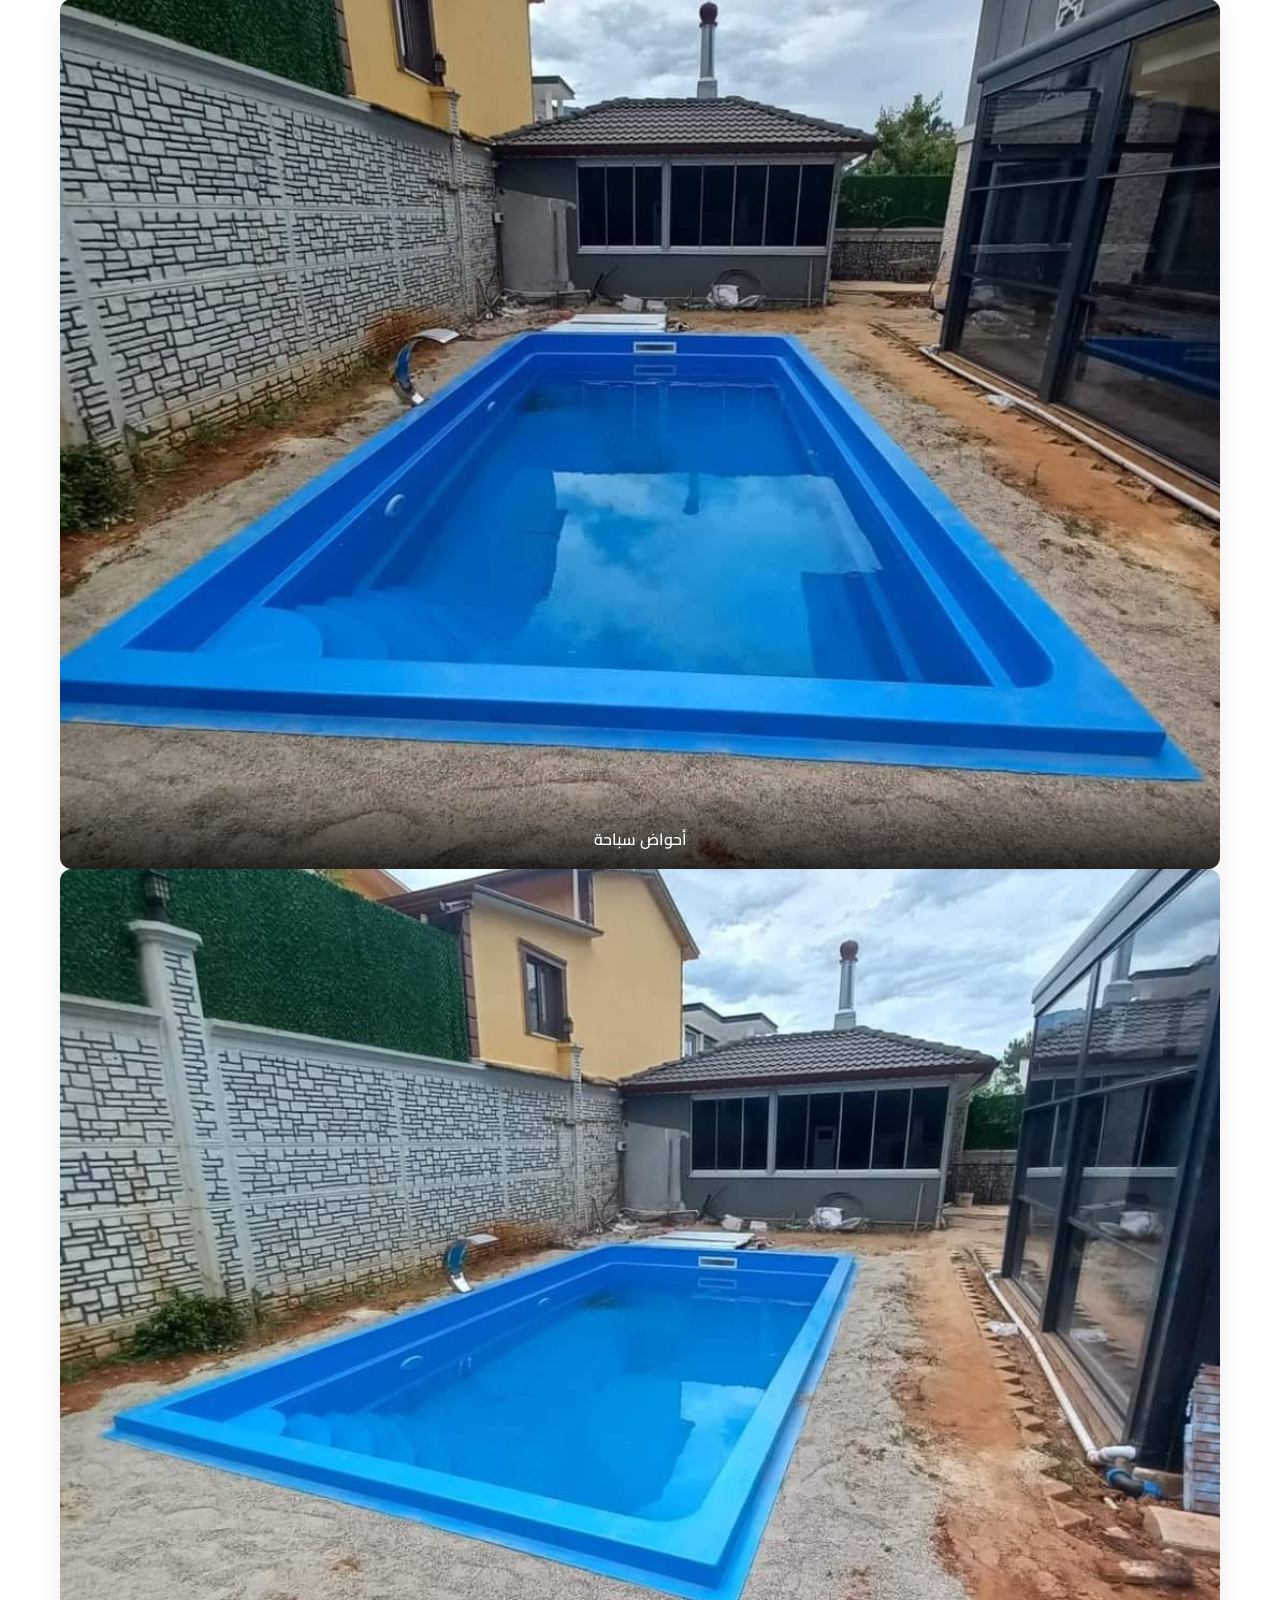
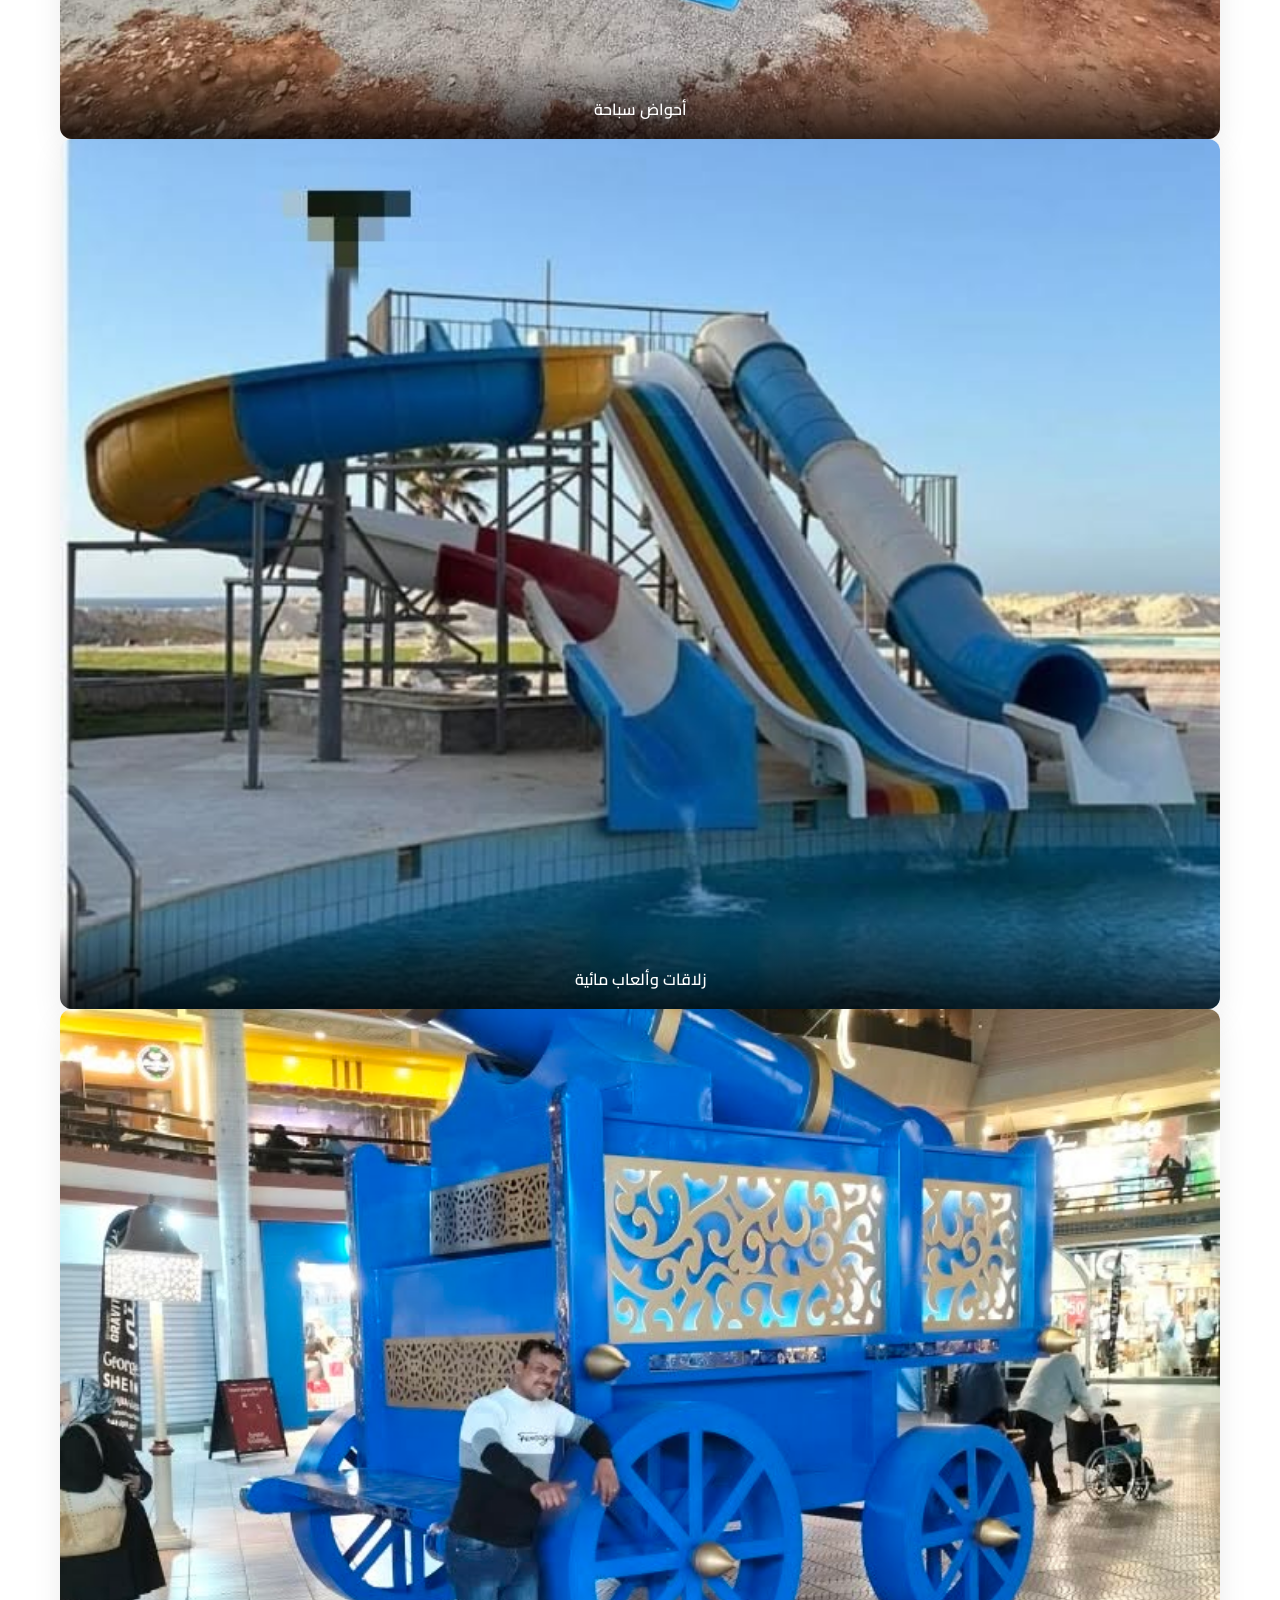
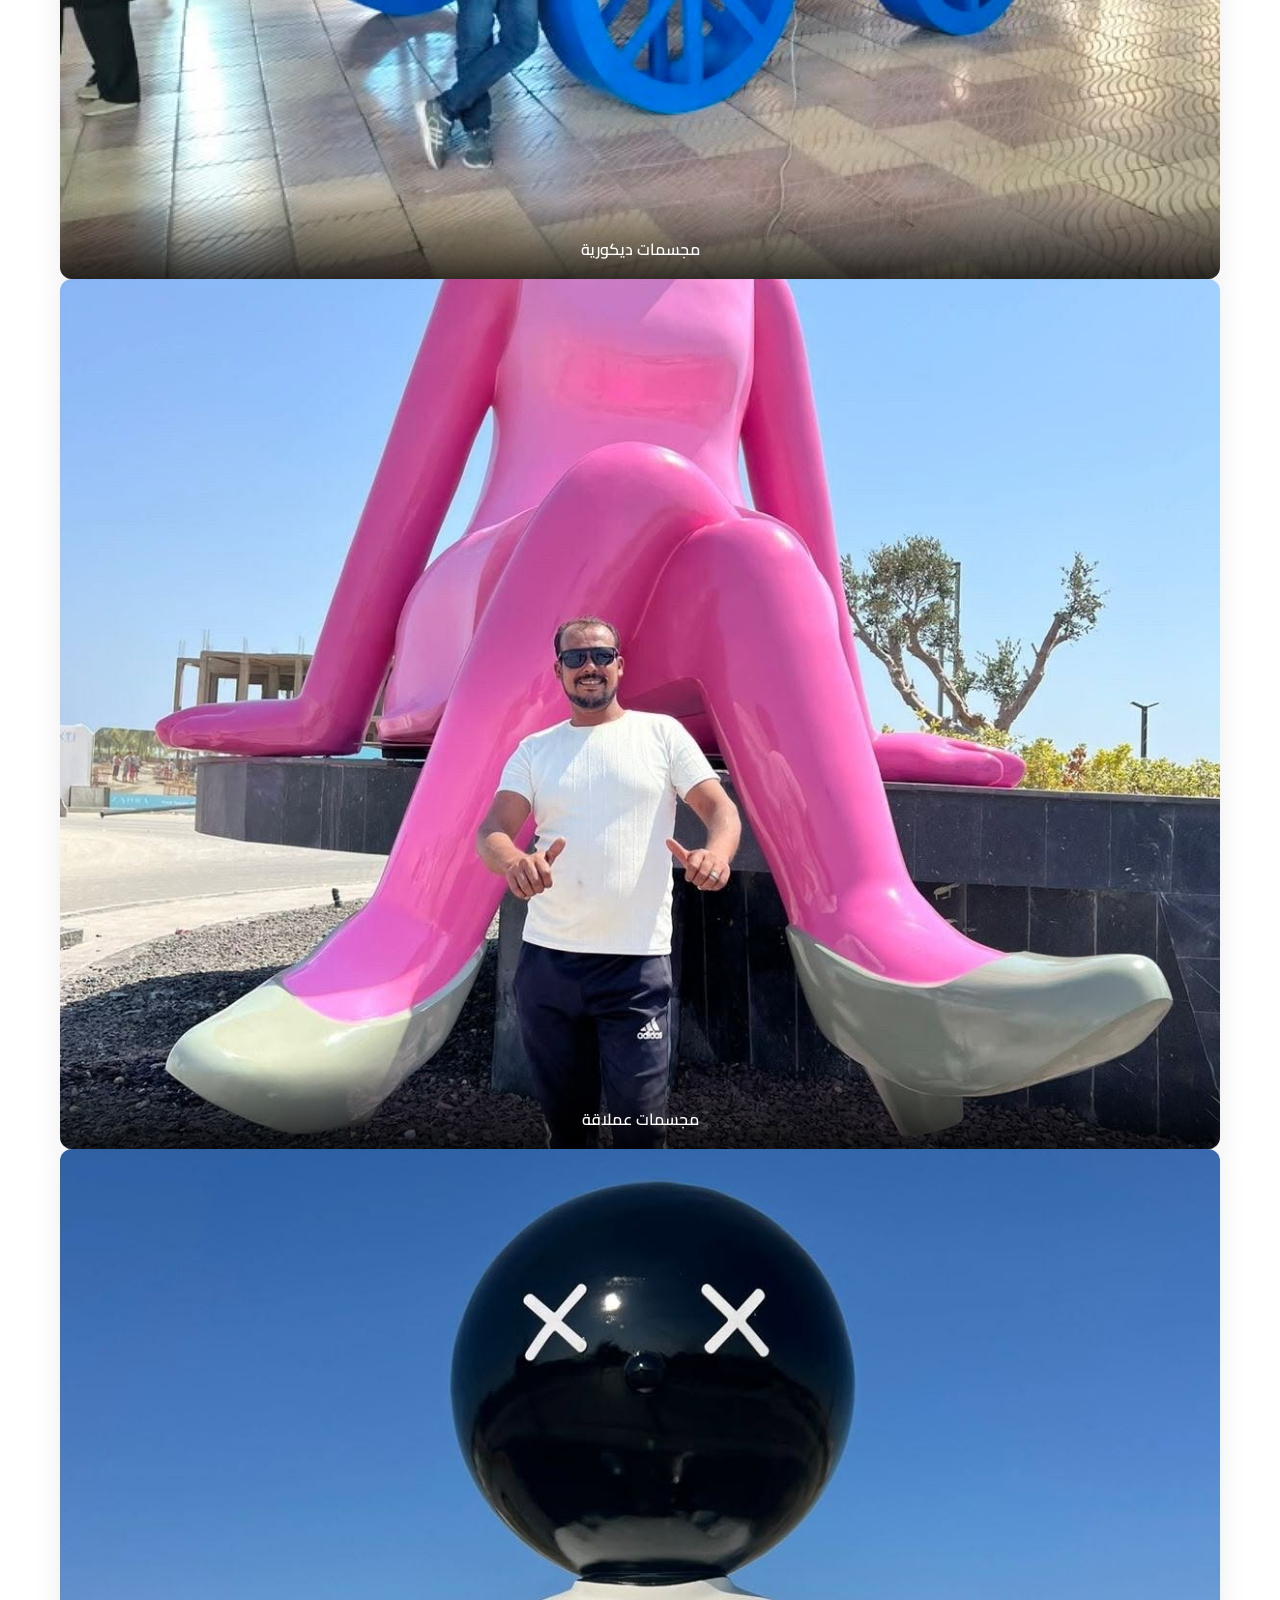
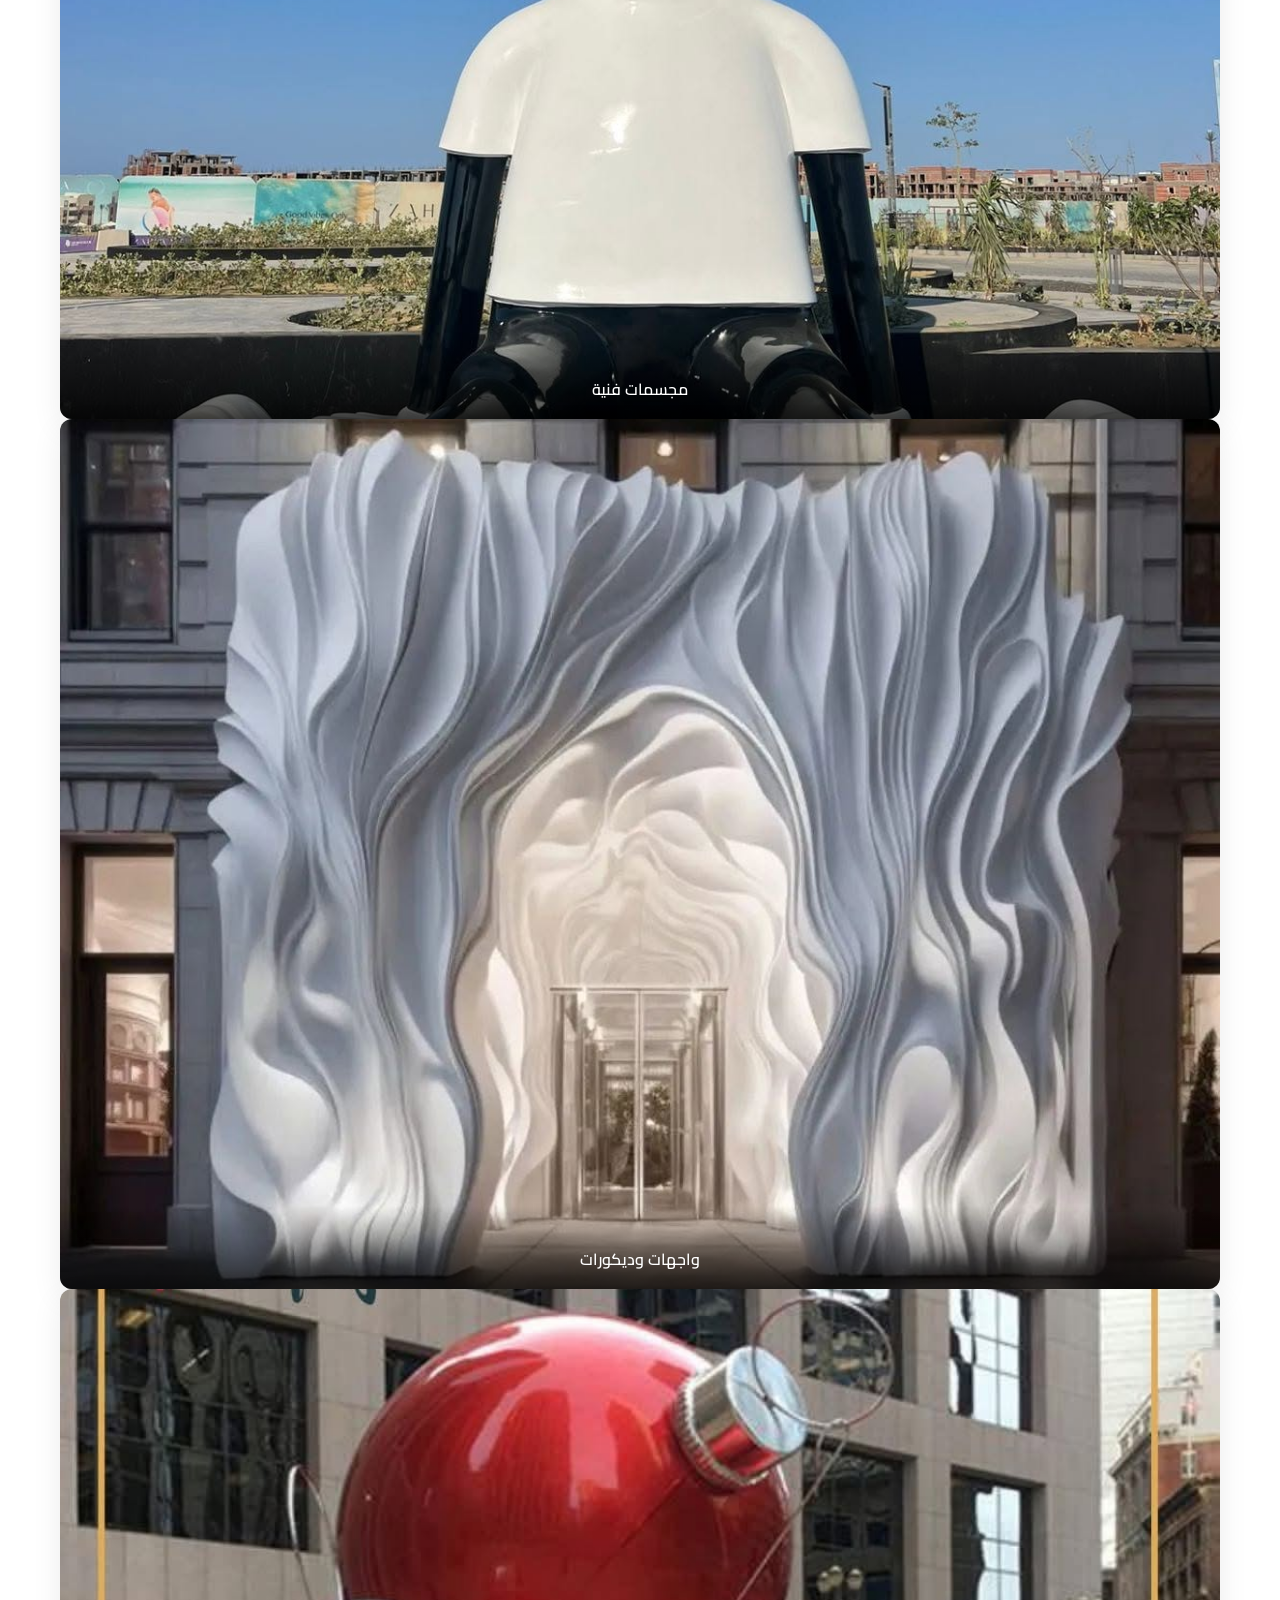
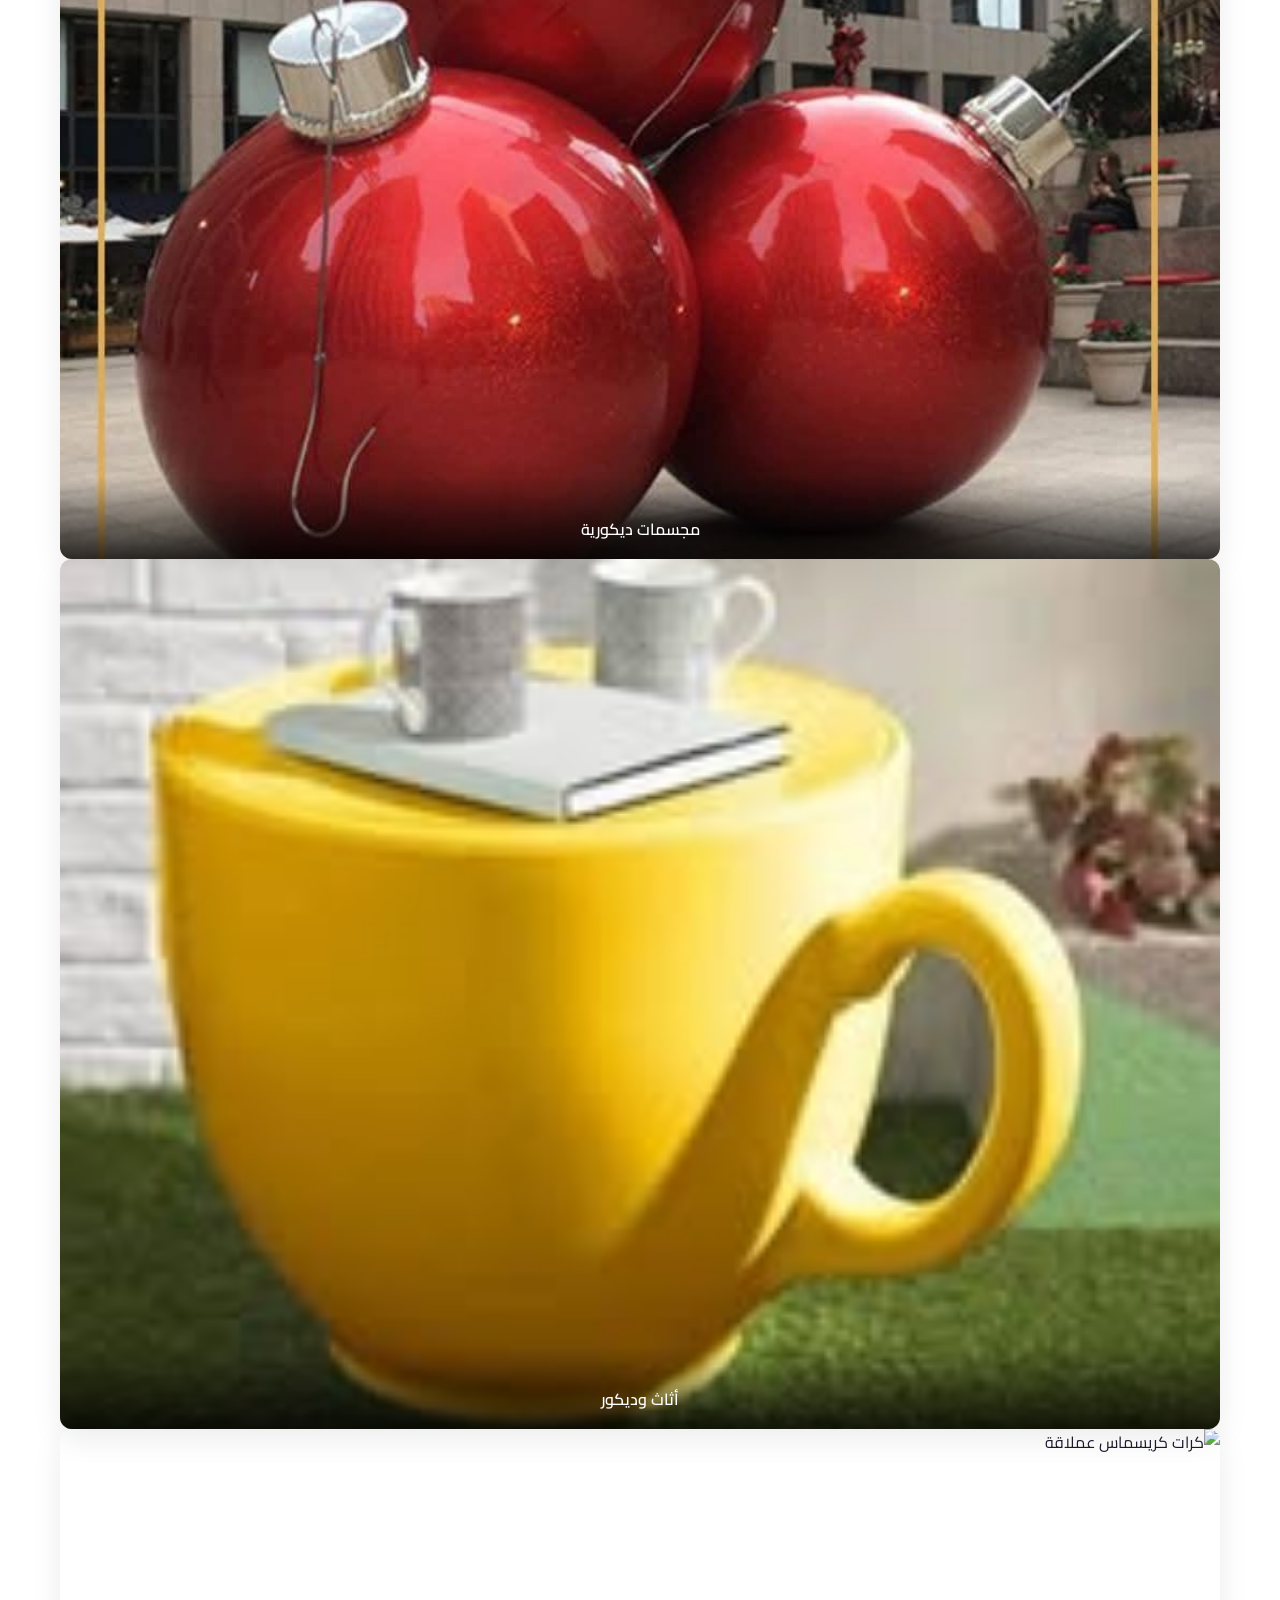
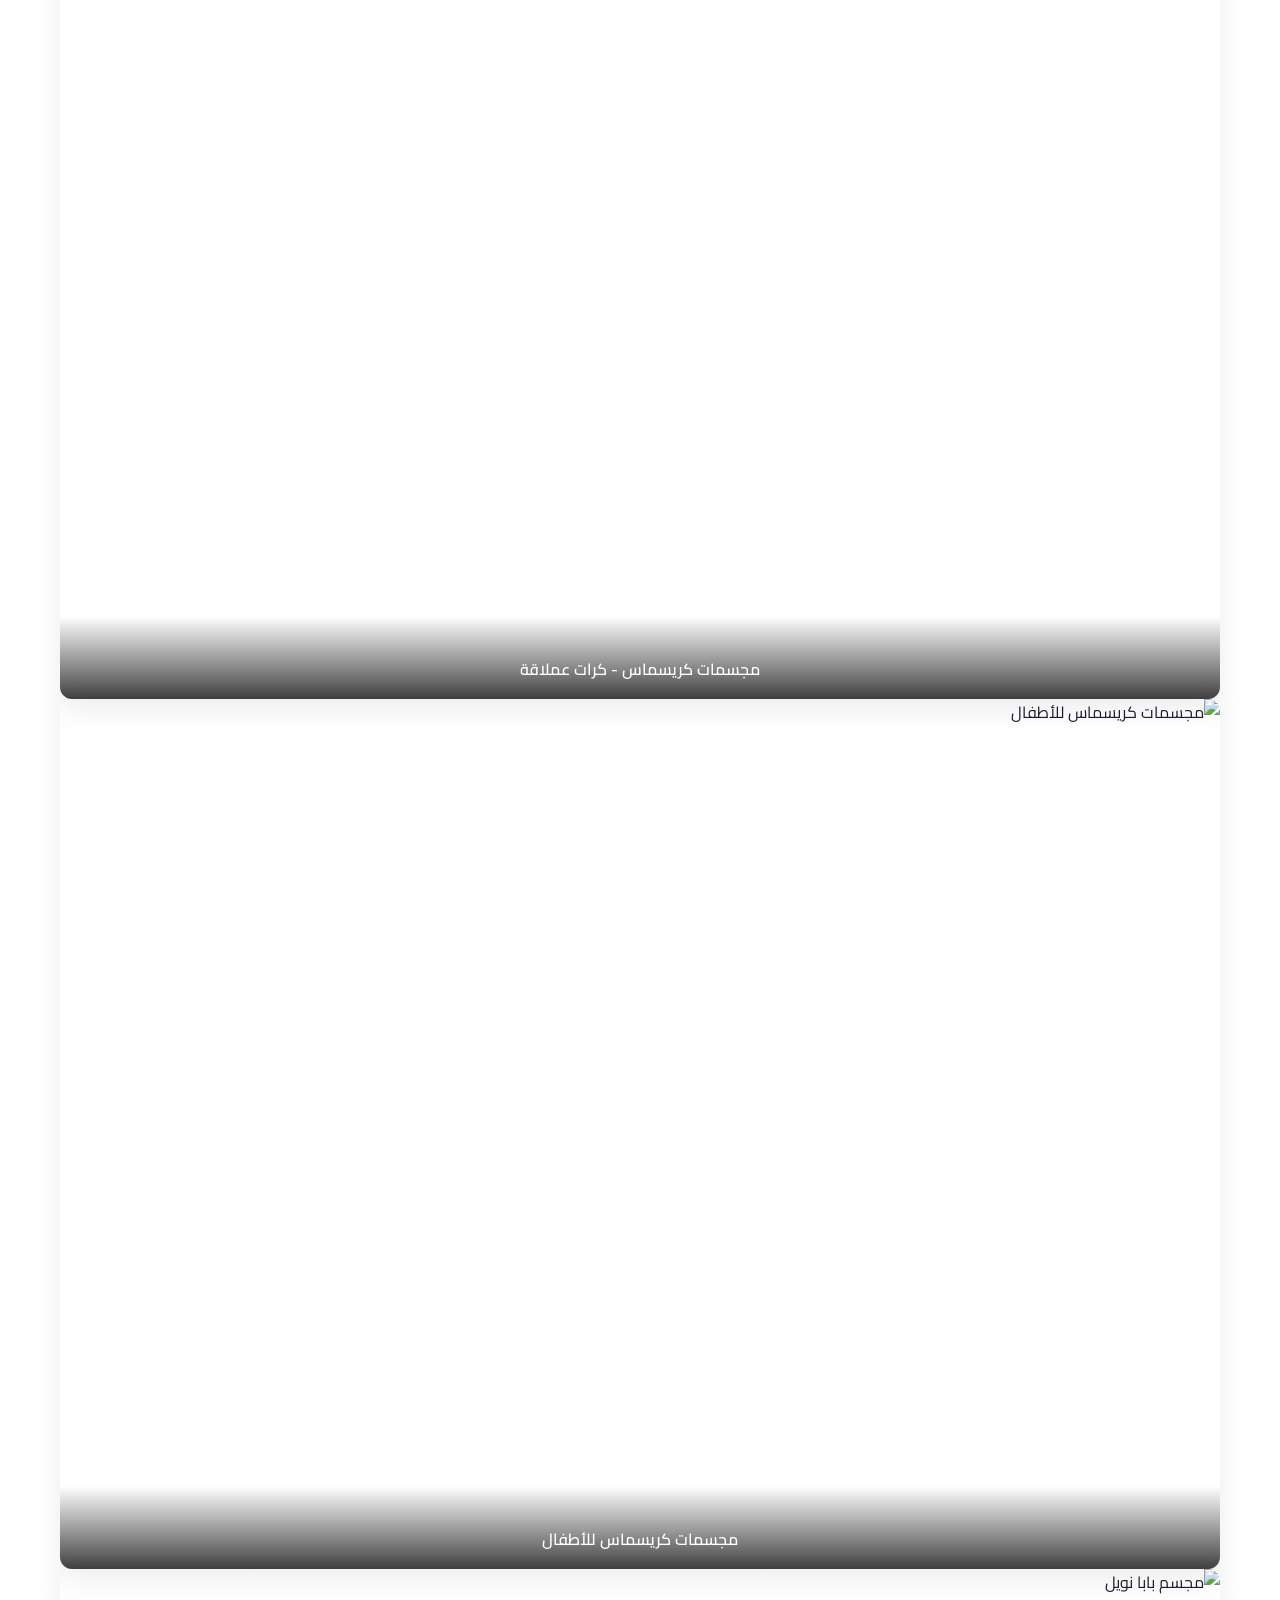
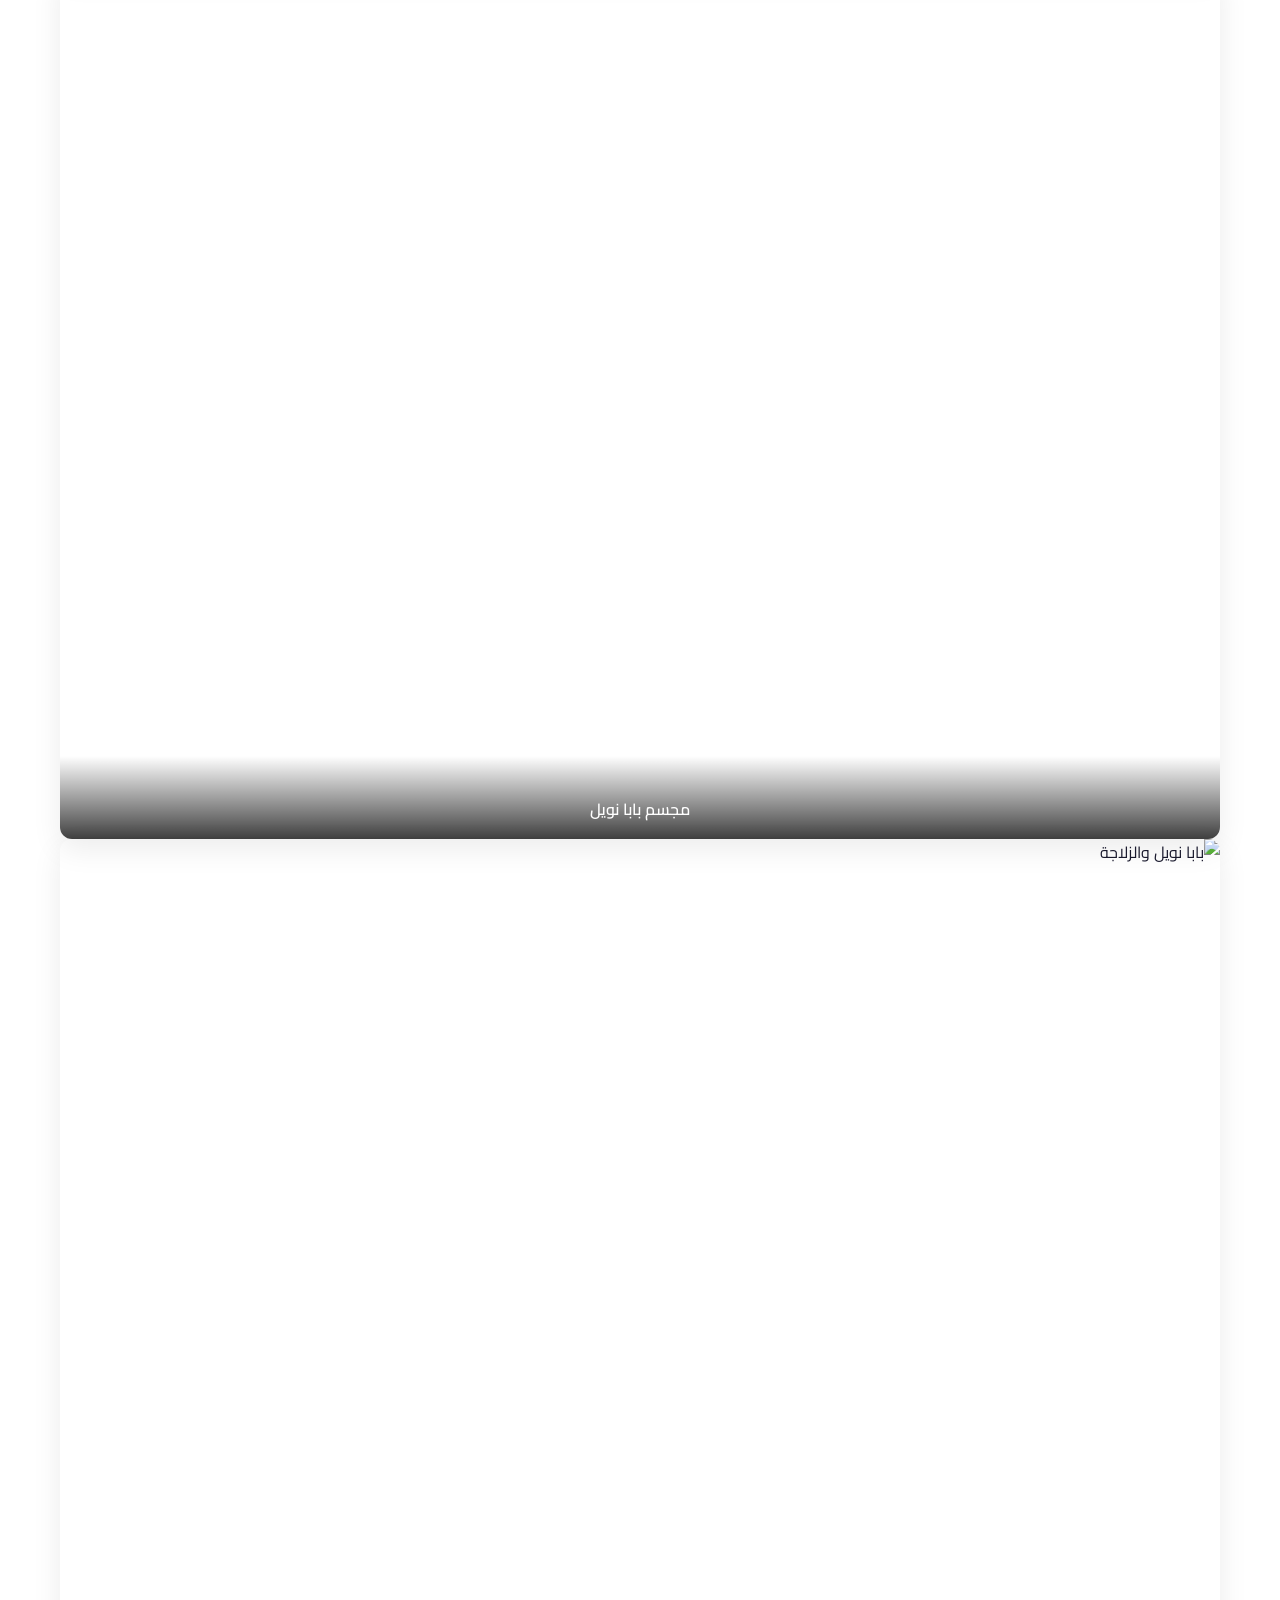
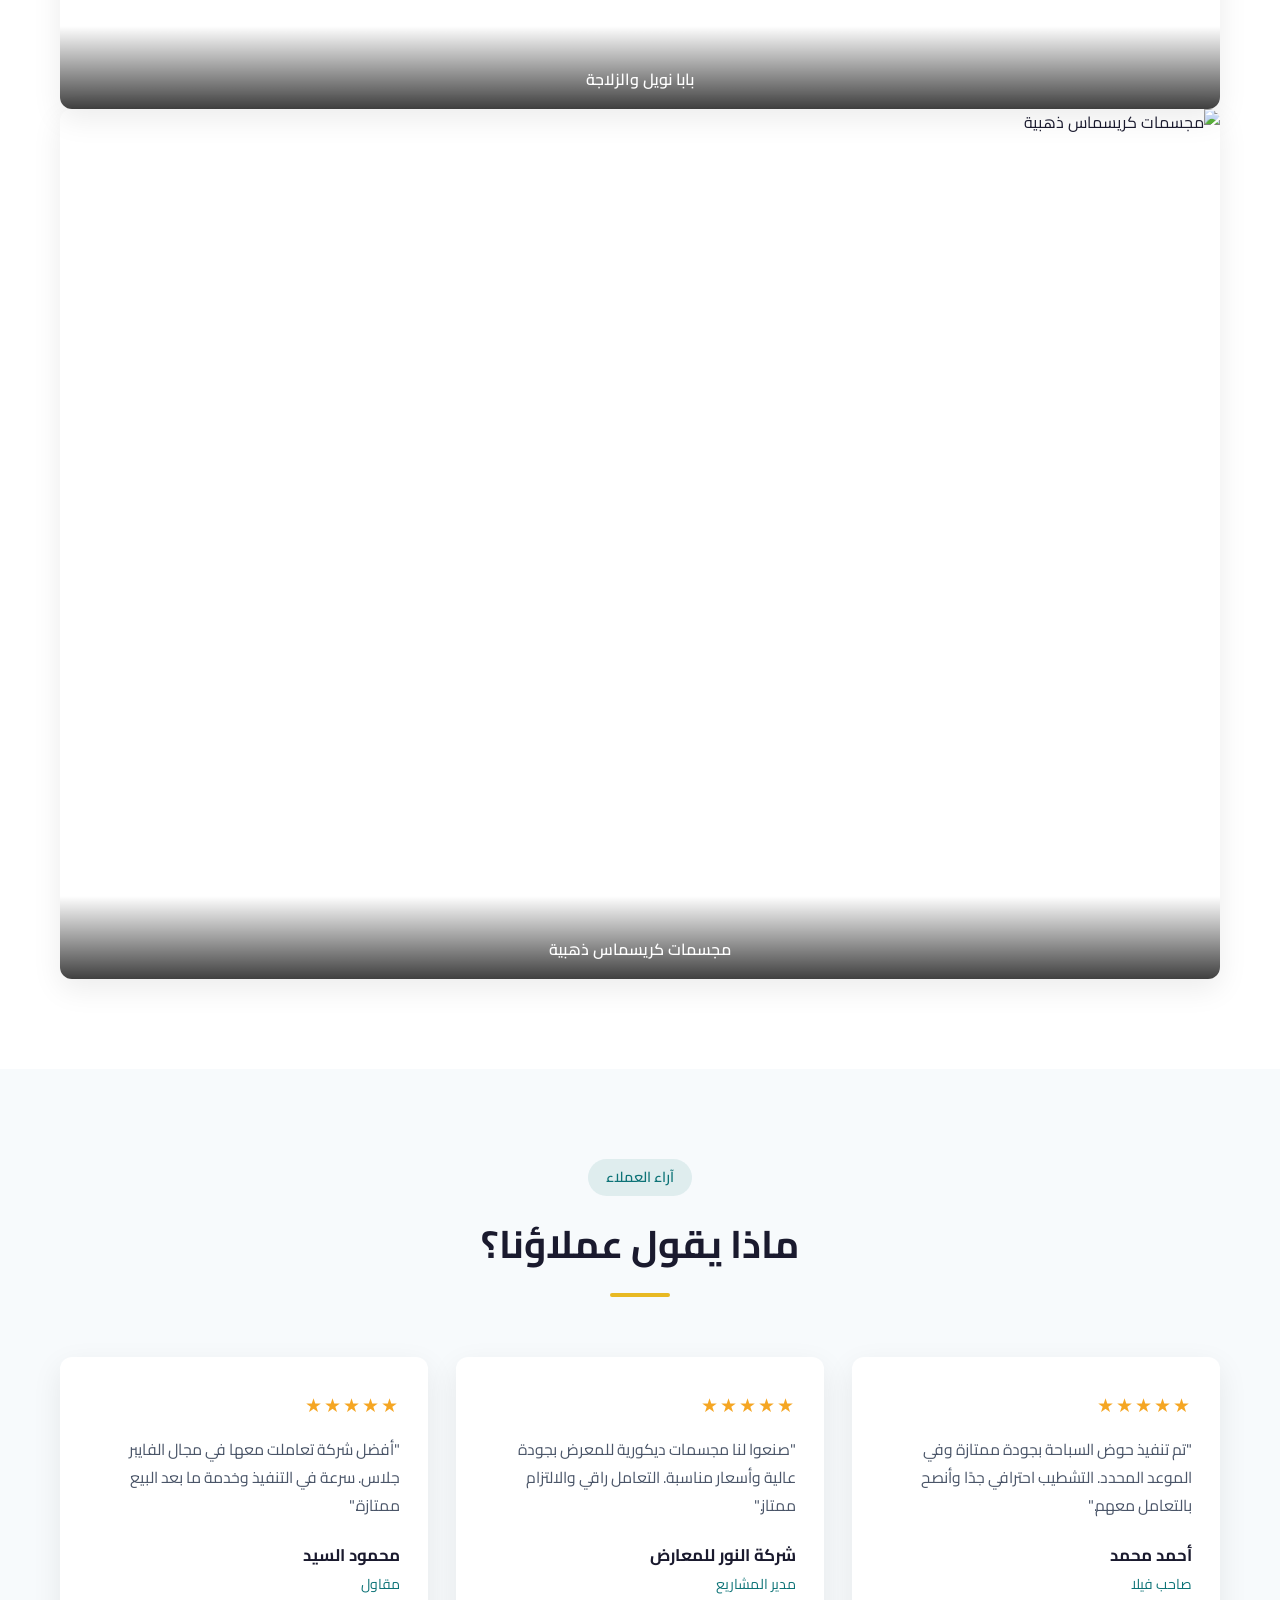
==== commit 8d1e8b80: "Update index.html" ====
--- a/index.html
+++ b/index.html
@@ -126,8 +126,7 @@
                 <h2 class="section-title">من مشاريعنا المنفذة</h2>
                 <div class="section-line"></div>
             </div>
-            <div class="gallery-grid">
-                <div class="gallery-item"><img src="images/pool1.jpg" alt="حوض سباحة فايبر جلاس" loading="lazy"><div class="gallery-caption">أحواض سباحة</div></div>
+                            <div class="gallery-item"><img src="images/pool1.jpg" alt="حوض سباحة فايبر جلاس" loading="lazy"><div class="gallery-caption">أحواض سباحة</div></div>
                 <div class="gallery-item"><img src="images/pool2.jpg" alt="حوض سباحة فايبر جلاس" loading="lazy"><div class="gallery-caption">أحواض سباحة</div></div>
                 <div class="gallery-item"><img src="images/slides.jpg" alt="زلاقات مائية" loading="lazy"><div class="gallery-caption">زلاقات وألعاب مائية</div></div>
                 <div class="gallery-item"><img src="images/cannon.jpg" alt="مجسم مدفع" loading="lazy"><div class="gallery-caption">مجسمات ديكورية</div></div>
@@ -136,6 +135,11 @@
                 <div class="gallery-item"><img src="images/white-entrance.jpg" alt="واجهة ديكورية" loading="lazy"><div class="gallery-caption">واجهات وديكورات</div></div>
                 <div class="gallery-item"><img src="images/red-balls.jpg" alt="مجسمات كرات" loading="lazy"><div class="gallery-caption">مجسمات ديكورية</div></div>
                 <div class="gallery-item"><img src="images/yellow-cup.jpg" alt="مقعد فنجان" loading="lazy"><div class="gallery-caption">أثاث وديكور</div></div>
+                <div class="gallery-item"><img src="images/christmas-baubles-red.jpg" alt="كرات كريسماس عملاقة" loading="lazy"><div class="gallery-caption">مجسمات كريسماس - كرات عملاقة</div></div>
+                <div class="gallery-item"><img src="images/christmas-penguin-snowman.jpg" alt="مجسمات كريسماس للأطفال" loading="lazy"><div class="gallery-caption">مجسمات كريسماس للأطفال</div></div>
+                <div class="gallery-item"><img src="images/christmas-santa.jpg" alt="مجسم بابا نويل" loading="lazy"><div class="gallery-caption">مجسم بابا نويل</div></div>
+                <div class="gallery-item"><img src="images/christmas-santa-sleigh.jpg" alt="بابا نويل والزلاجة" loading="lazy"><div class="gallery-caption">بابا نويل والزلاجة</div></div>
+                <div class="gallery-item"><img src="images/christmas-golden-reindeer.jpg" alt="مجسمات كريسماس ذهبية" loading="lazy"><div class="gallery-caption">مجسمات كريسماس ذهبية</div></div>
             </div>
         </div>
     </section>
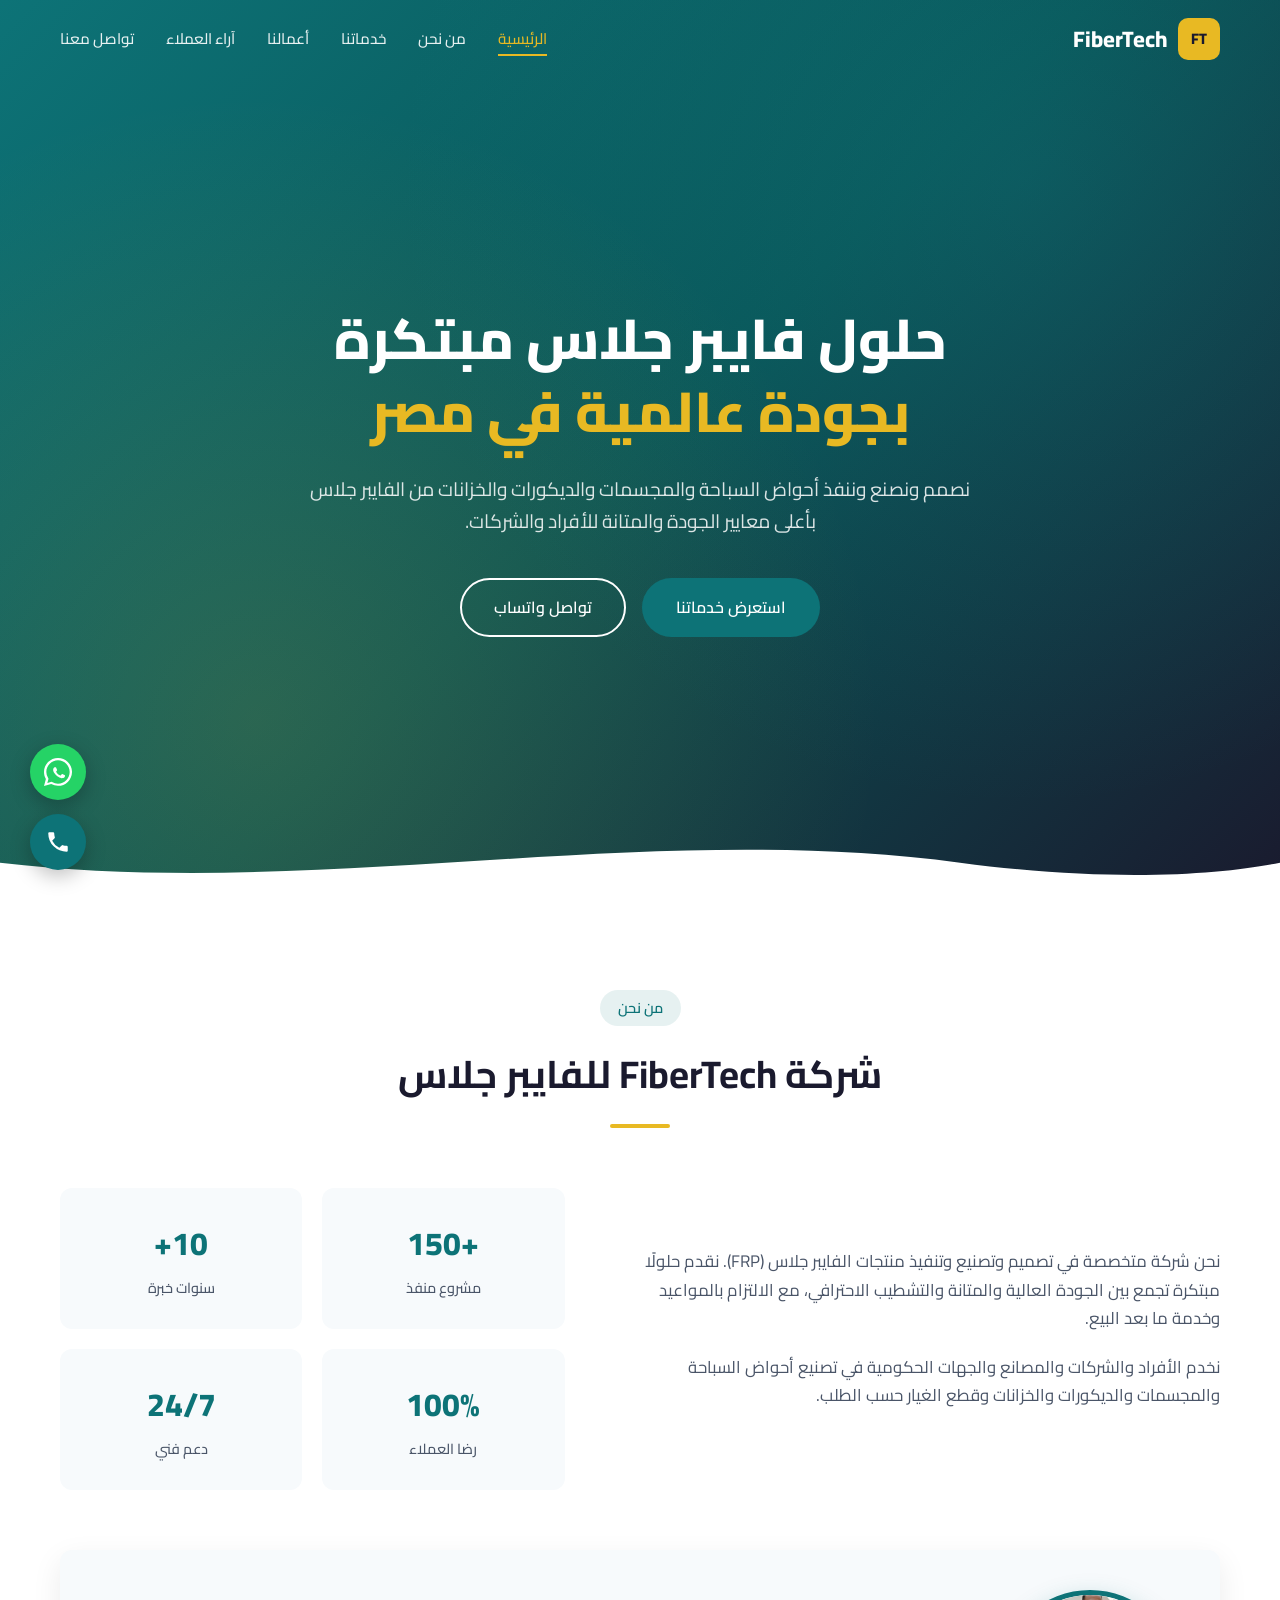
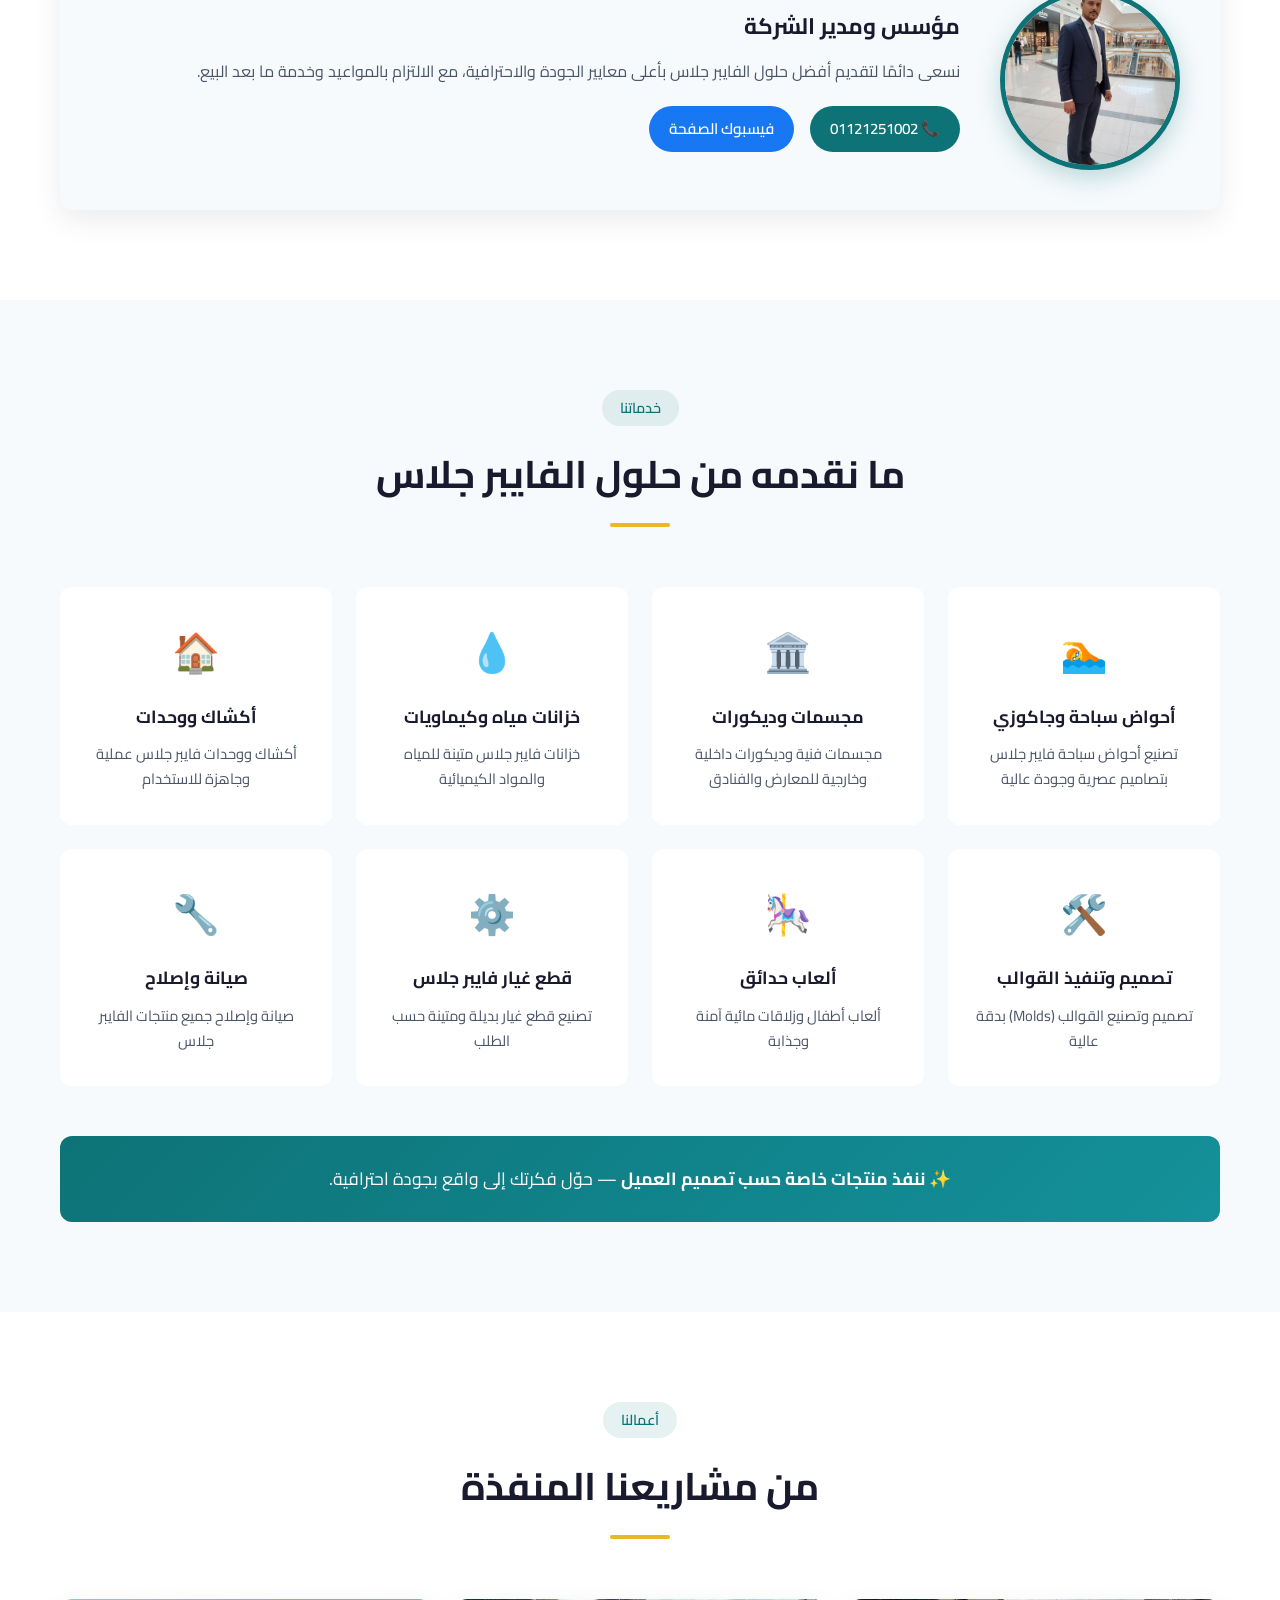
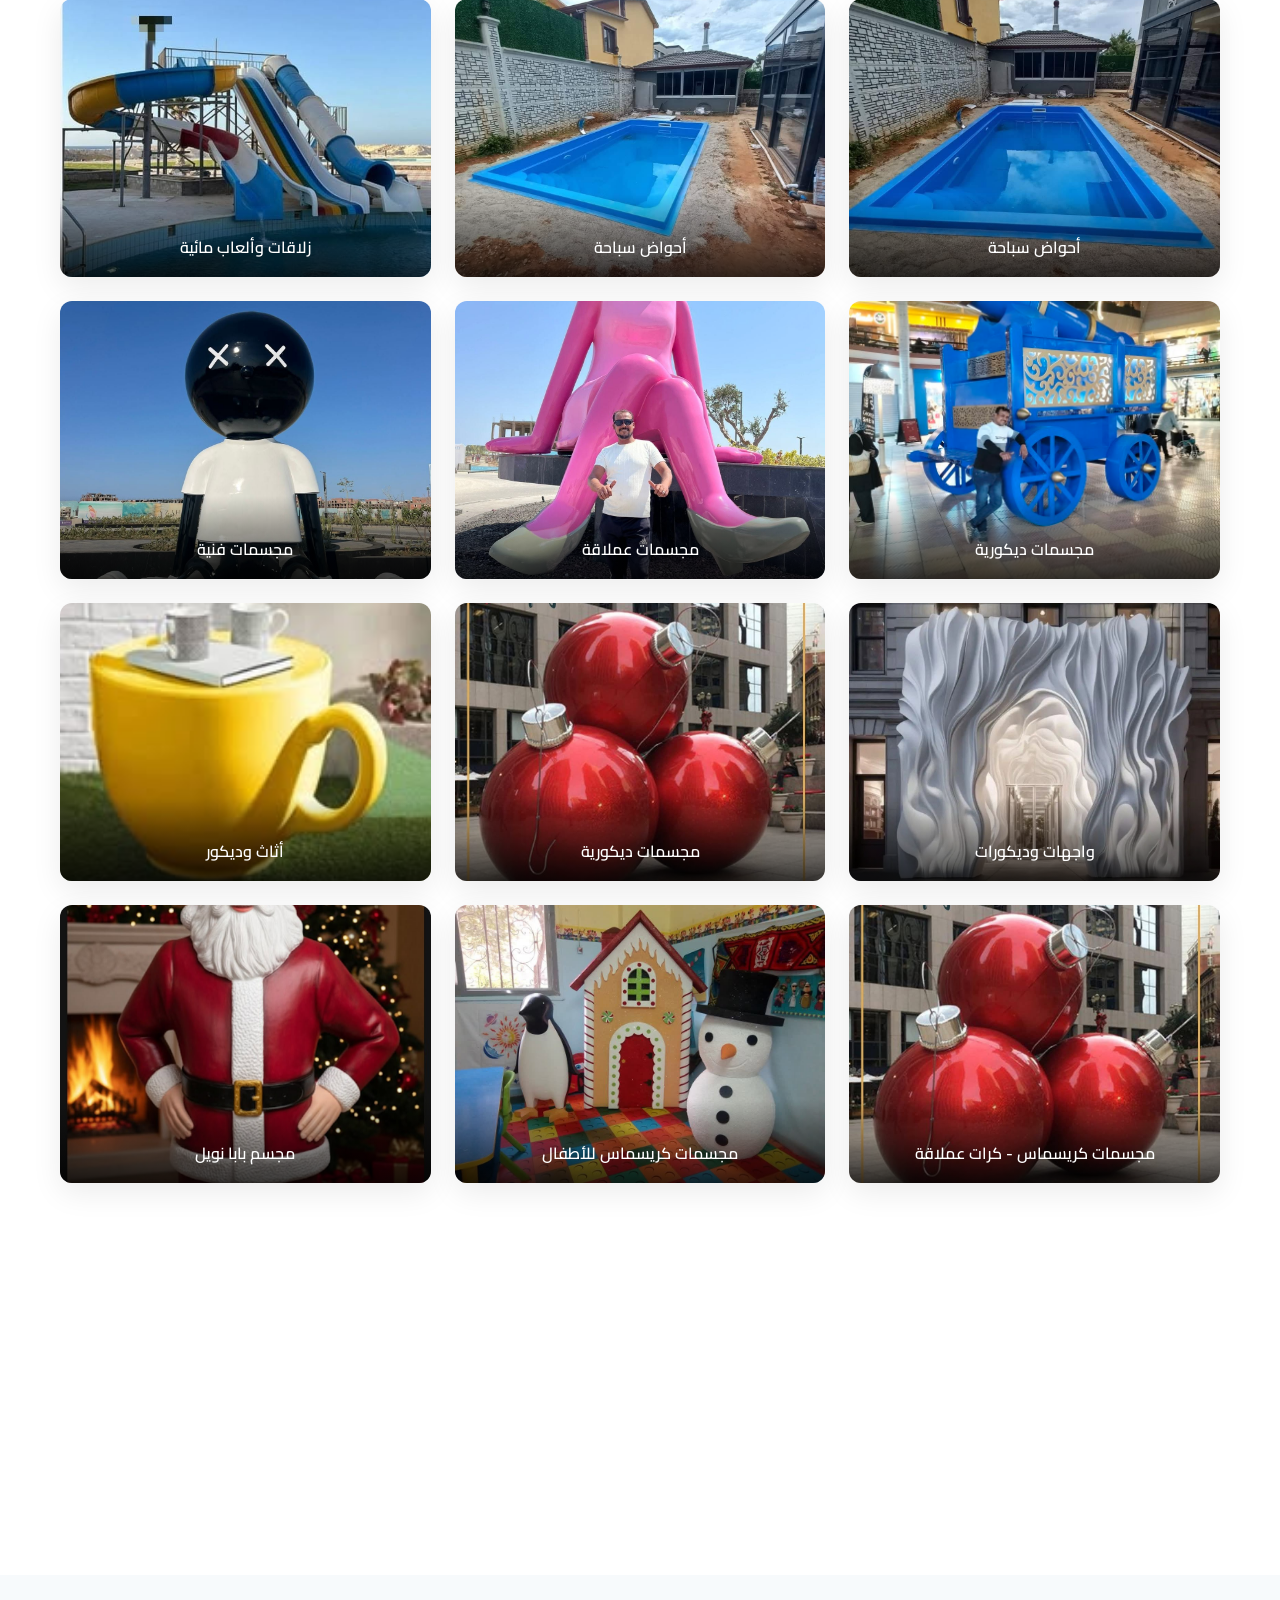
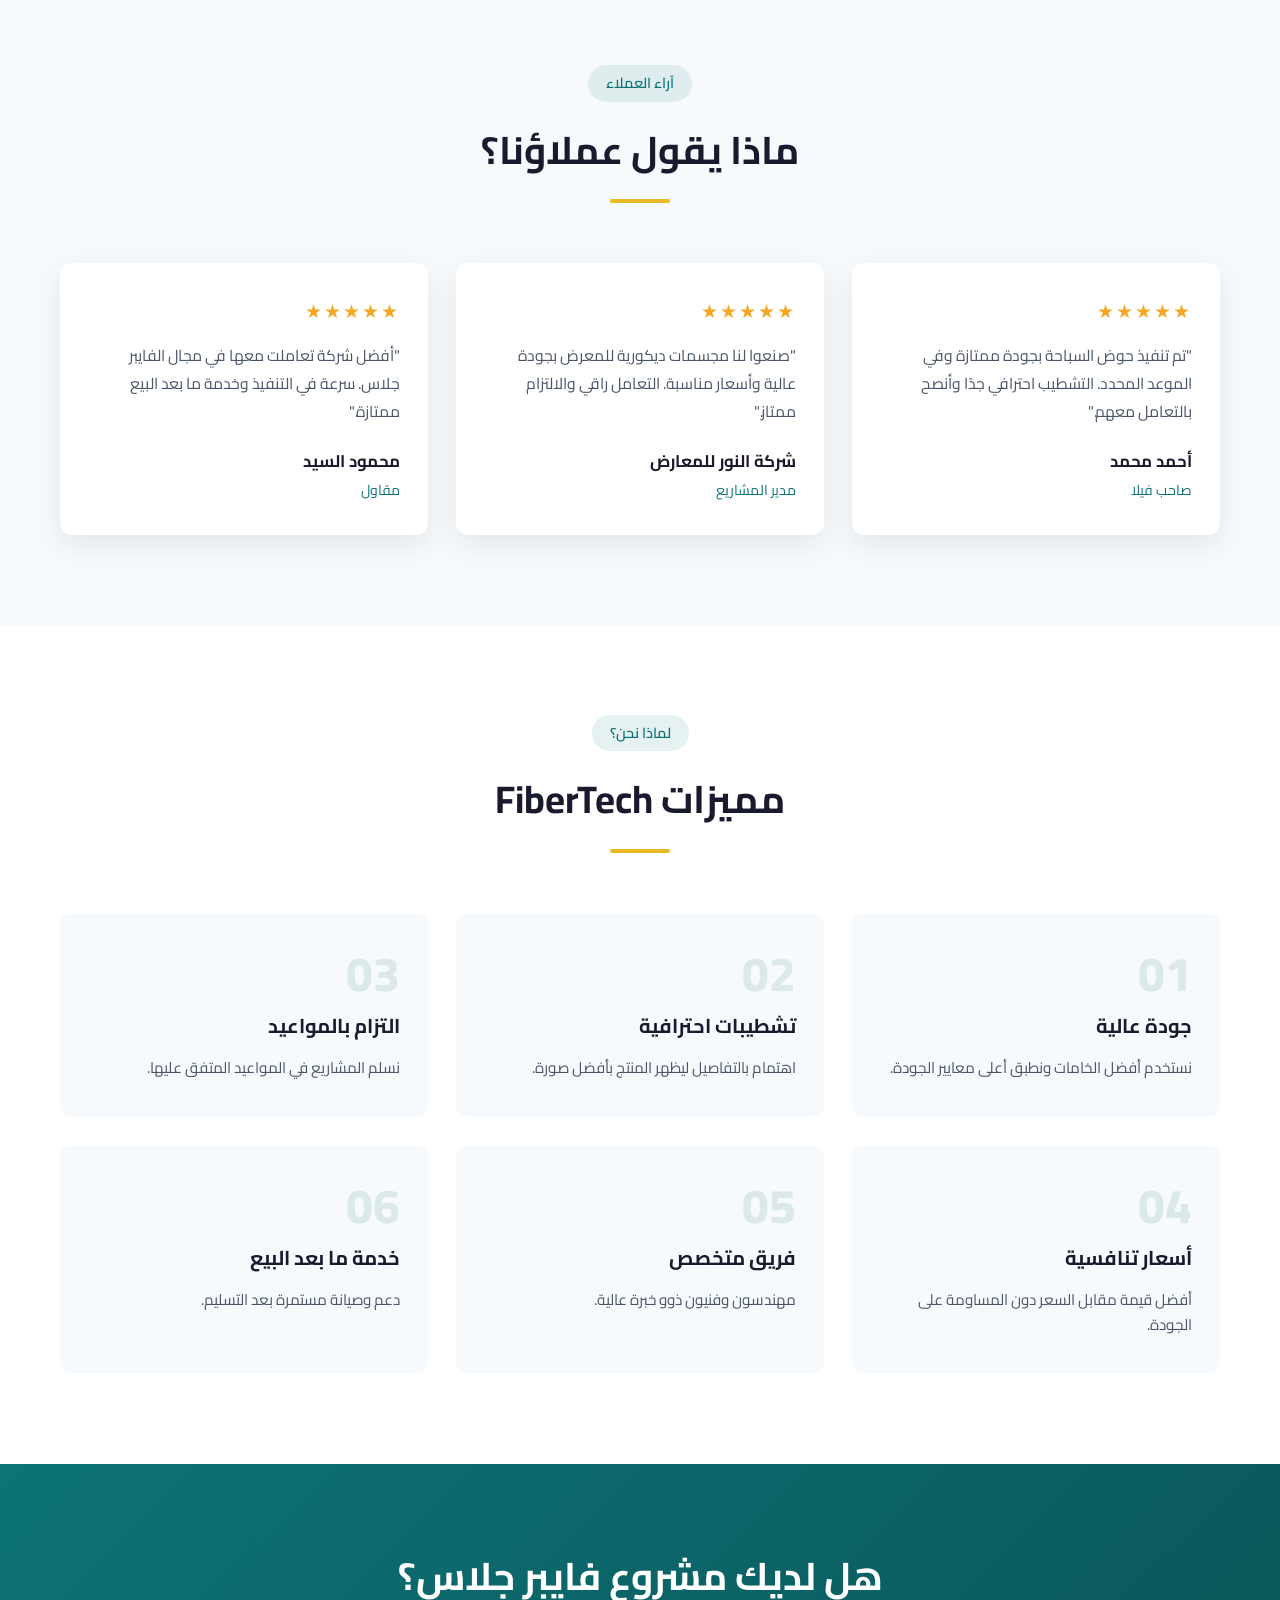
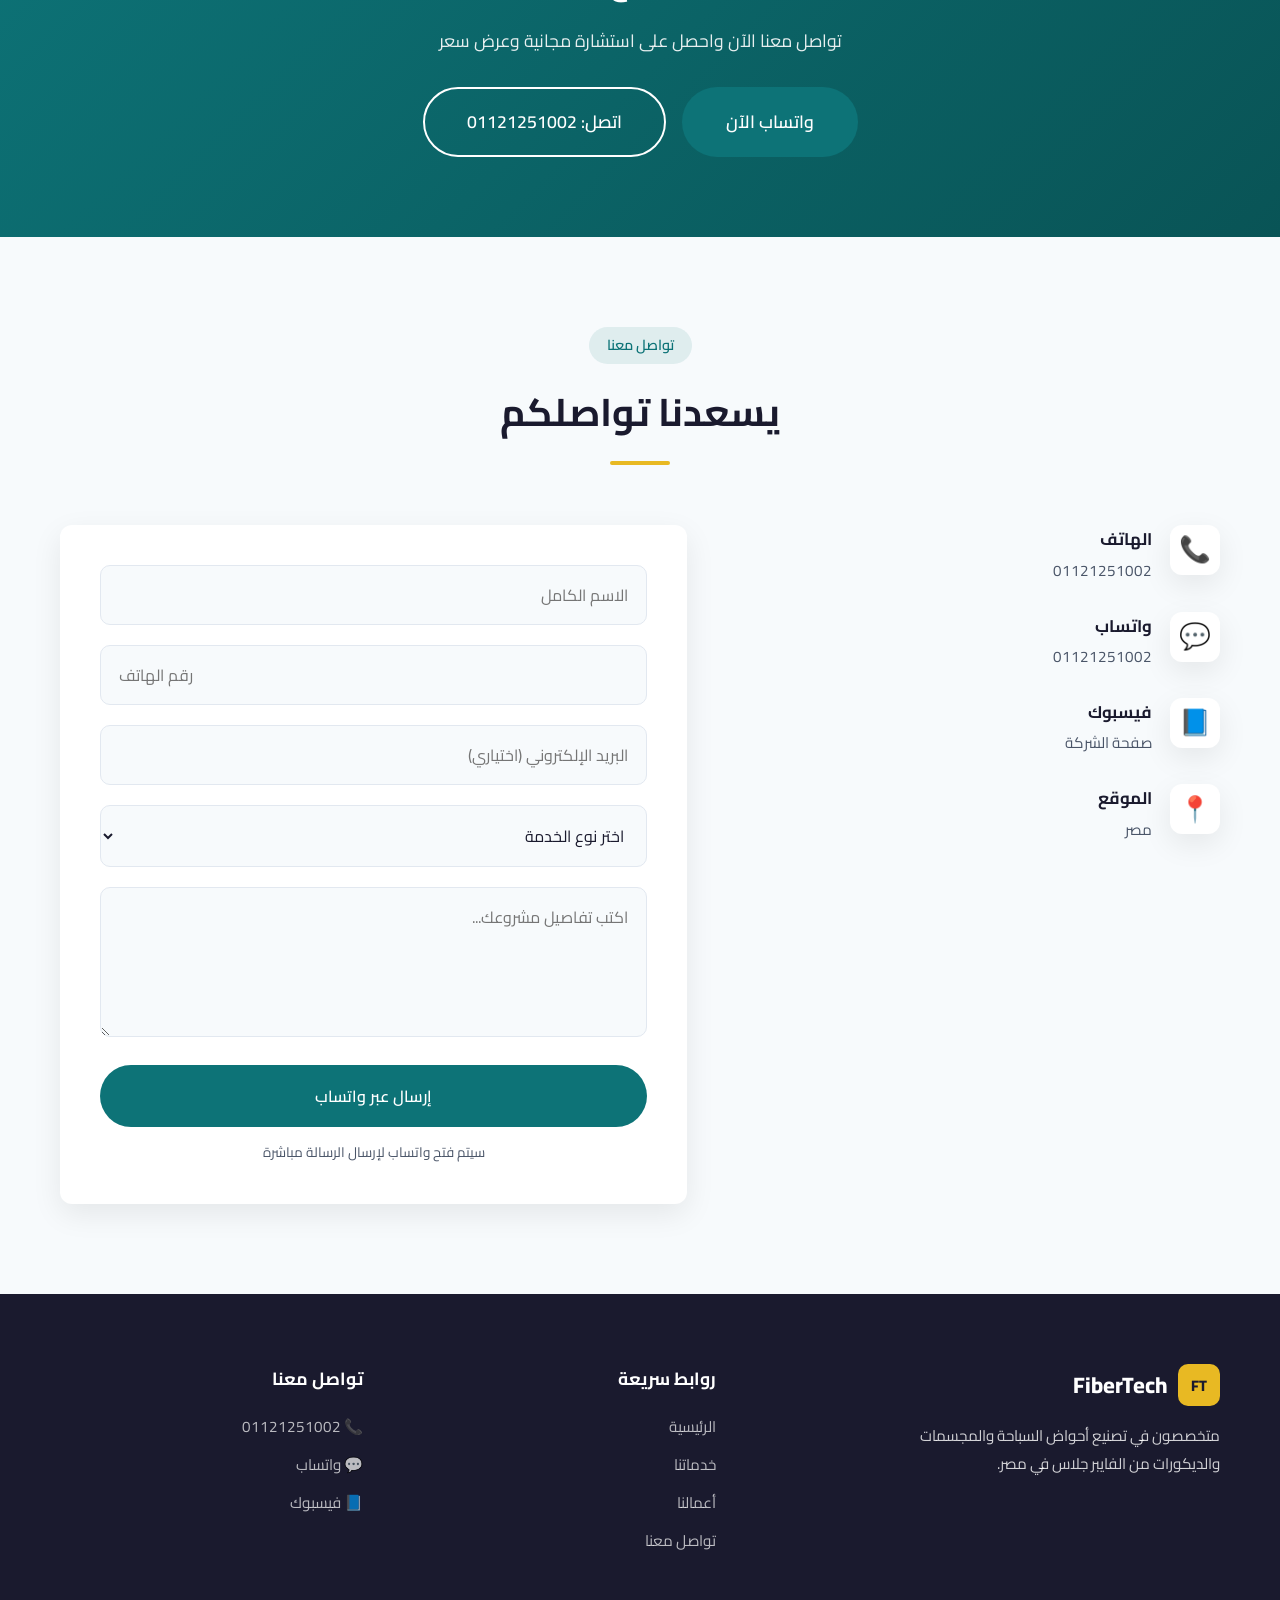
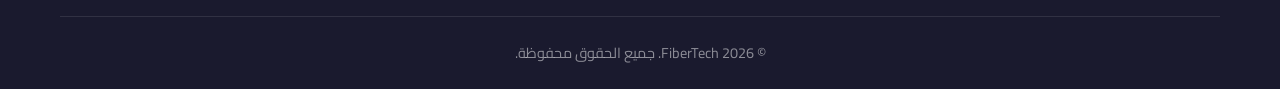
==== commit f9d677f2: "Update index.html تعديل في <div class="gallery-grid">                 <div class="gallery-item"><im" ====
--- a/index.html
+++ b/index.html
@@ -126,7 +126,8 @@
                 <h2 class="section-title">من مشاريعنا المنفذة</h2>
                 <div class="section-line"></div>
             </div>
-                            <div class="gallery-item"><img src="images/pool1.jpg" alt="حوض سباحة فايبر جلاس" loading="lazy"><div class="gallery-caption">أحواض سباحة</div></div>
+                            <div class="gallery-grid">
+                <div class="gallery-item"><img src="images/pool1.jpg" alt="حوض سباحة فايبر جلاس" loading="lazy"><div class="gallery-caption">أحواض سباحة</div></div>
                 <div class="gallery-item"><img src="images/pool2.jpg" alt="حوض سباحة فايبر جلاس" loading="lazy"><div class="gallery-caption">أحواض سباحة</div></div>
                 <div class="gallery-item"><img src="images/slides.jpg" alt="زلاقات مائية" loading="lazy"><div class="gallery-caption">زلاقات وألعاب مائية</div></div>
                 <div class="gallery-item"><img src="images/cannon.jpg" alt="مجسم مدفع" loading="lazy"><div class="gallery-caption">مجسمات ديكورية</div></div>
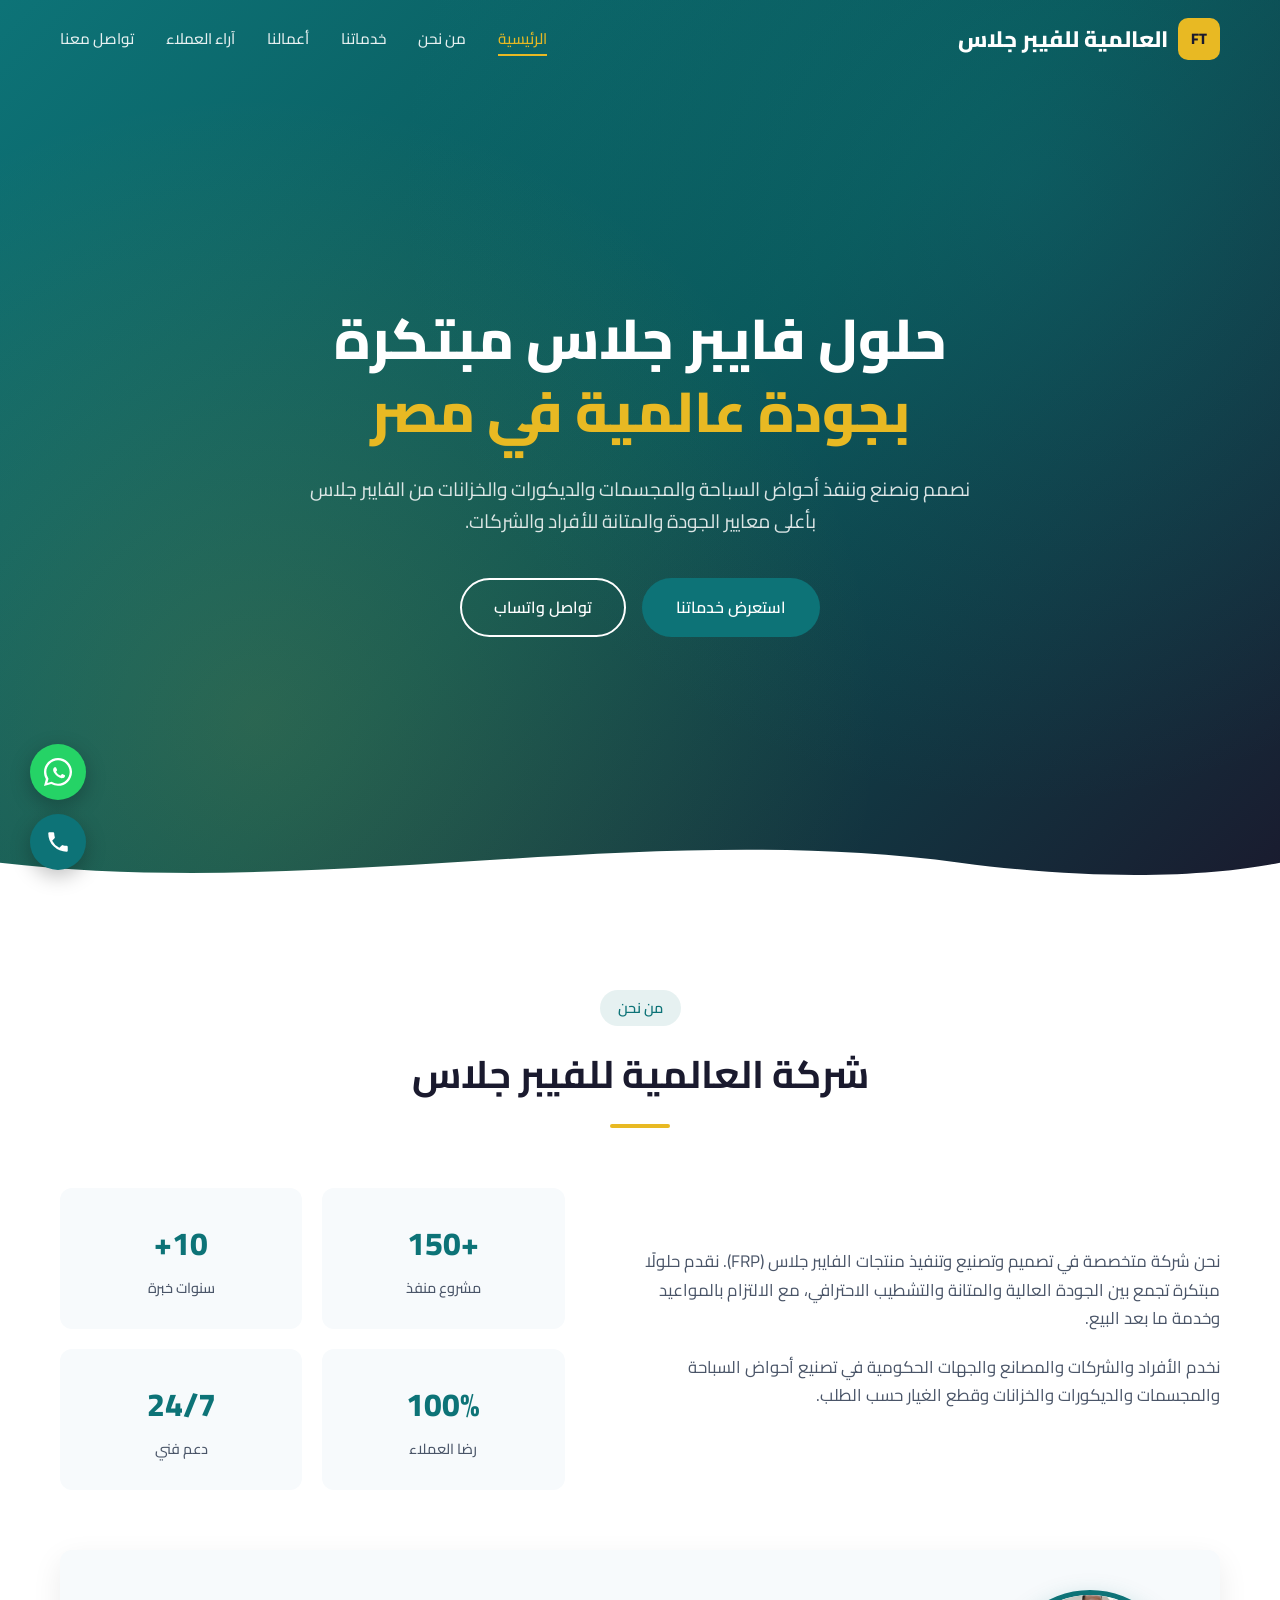
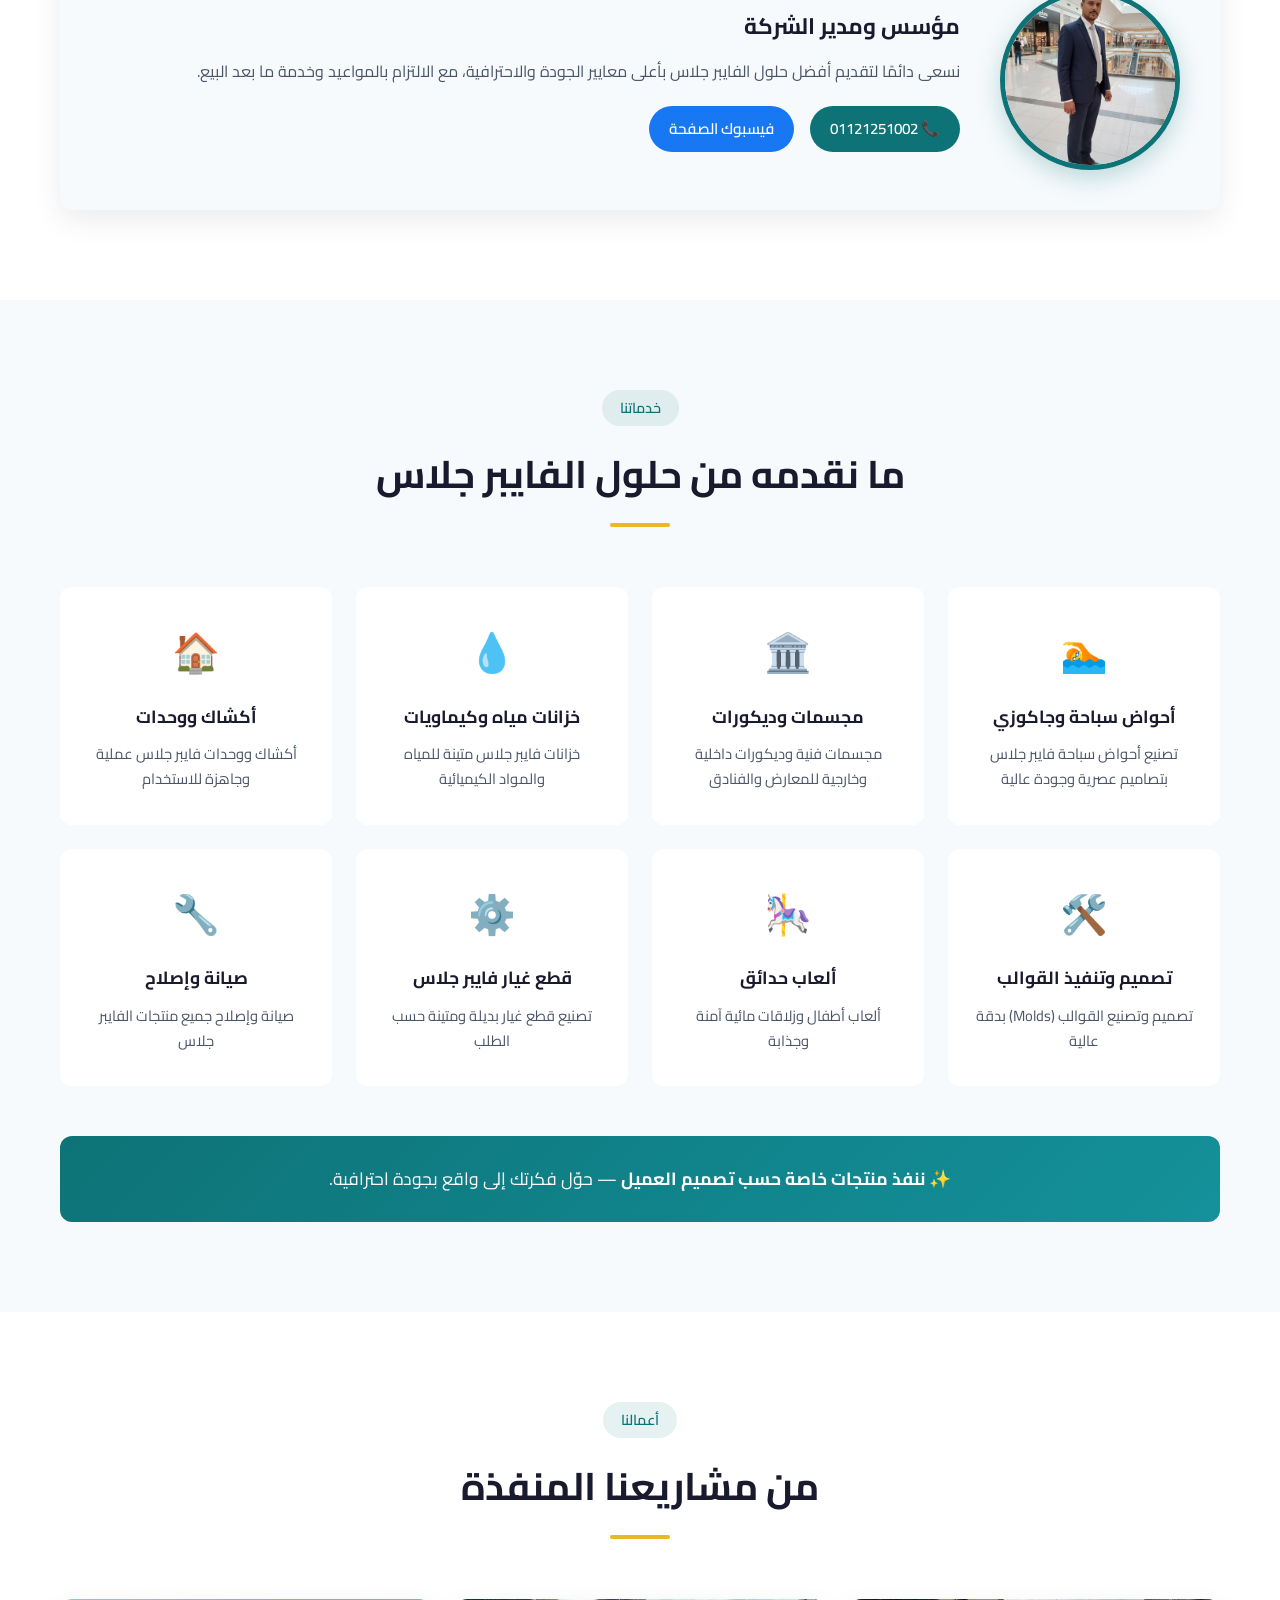
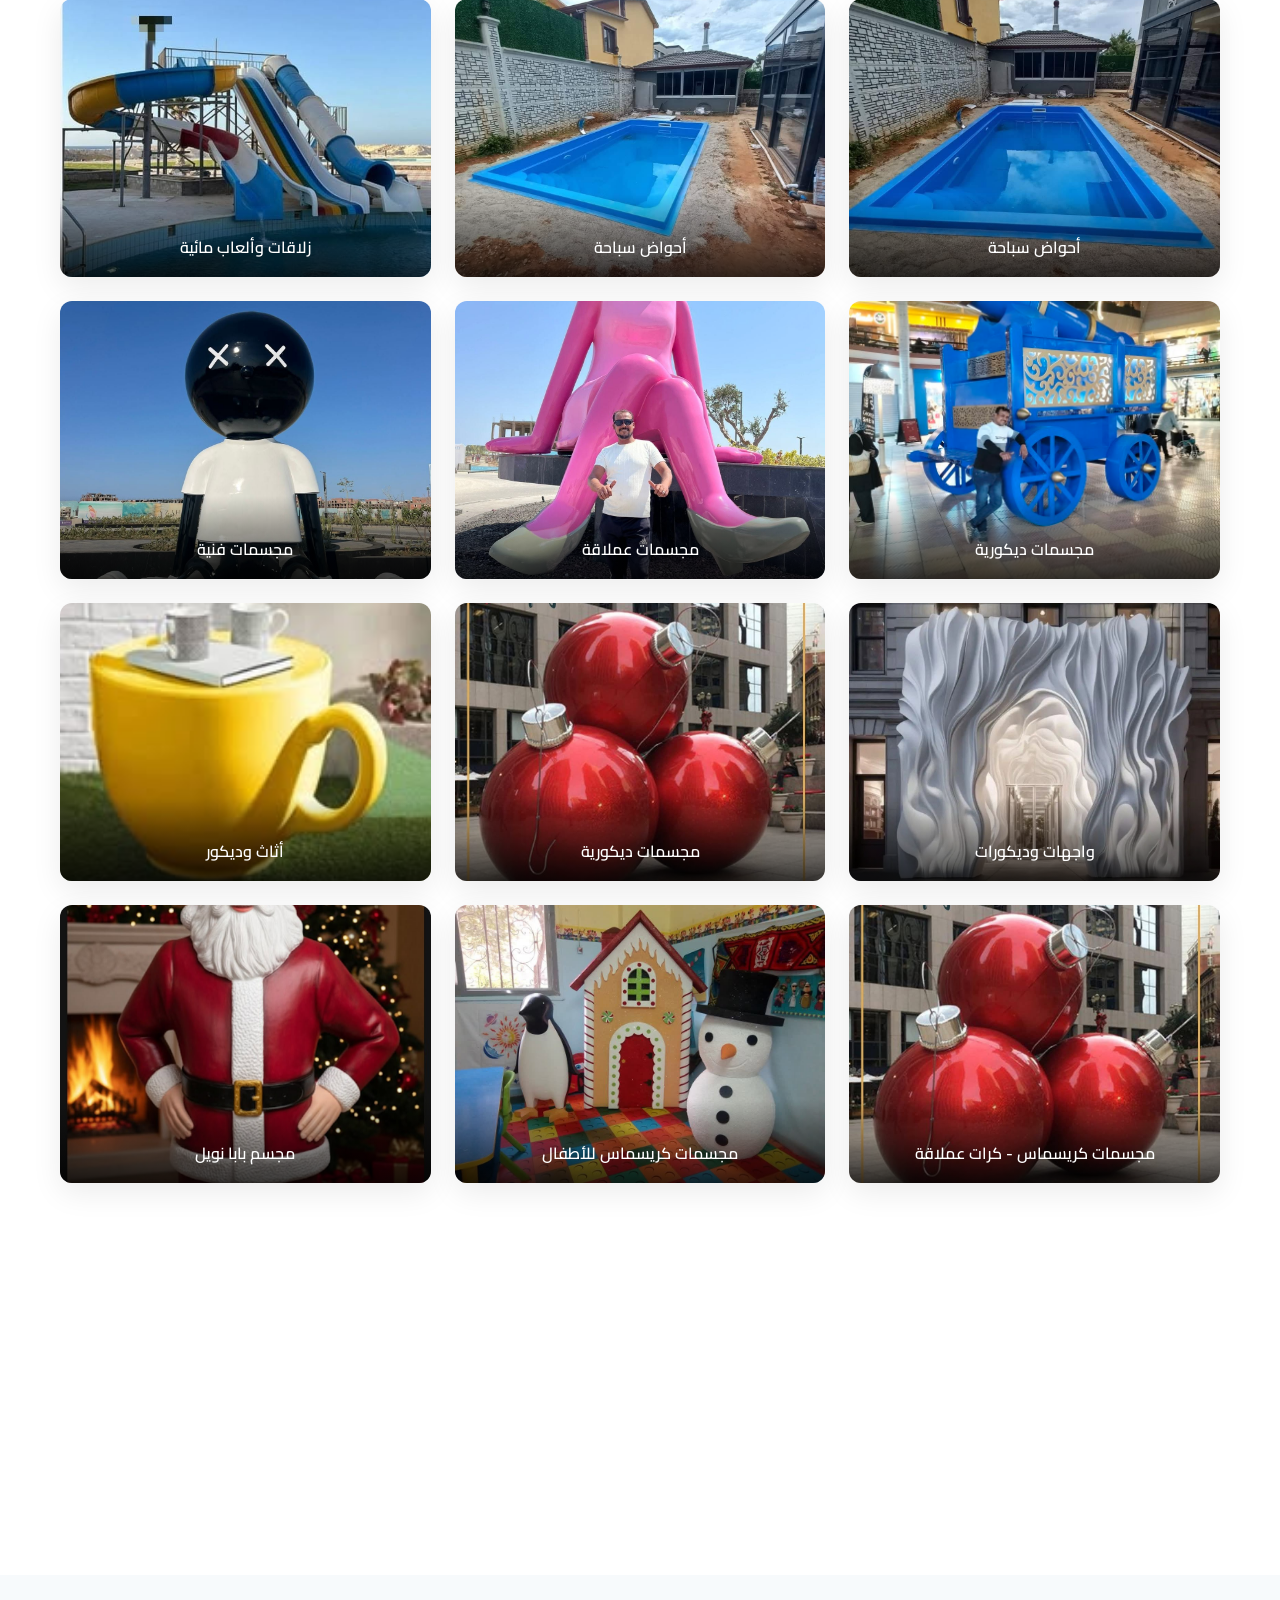
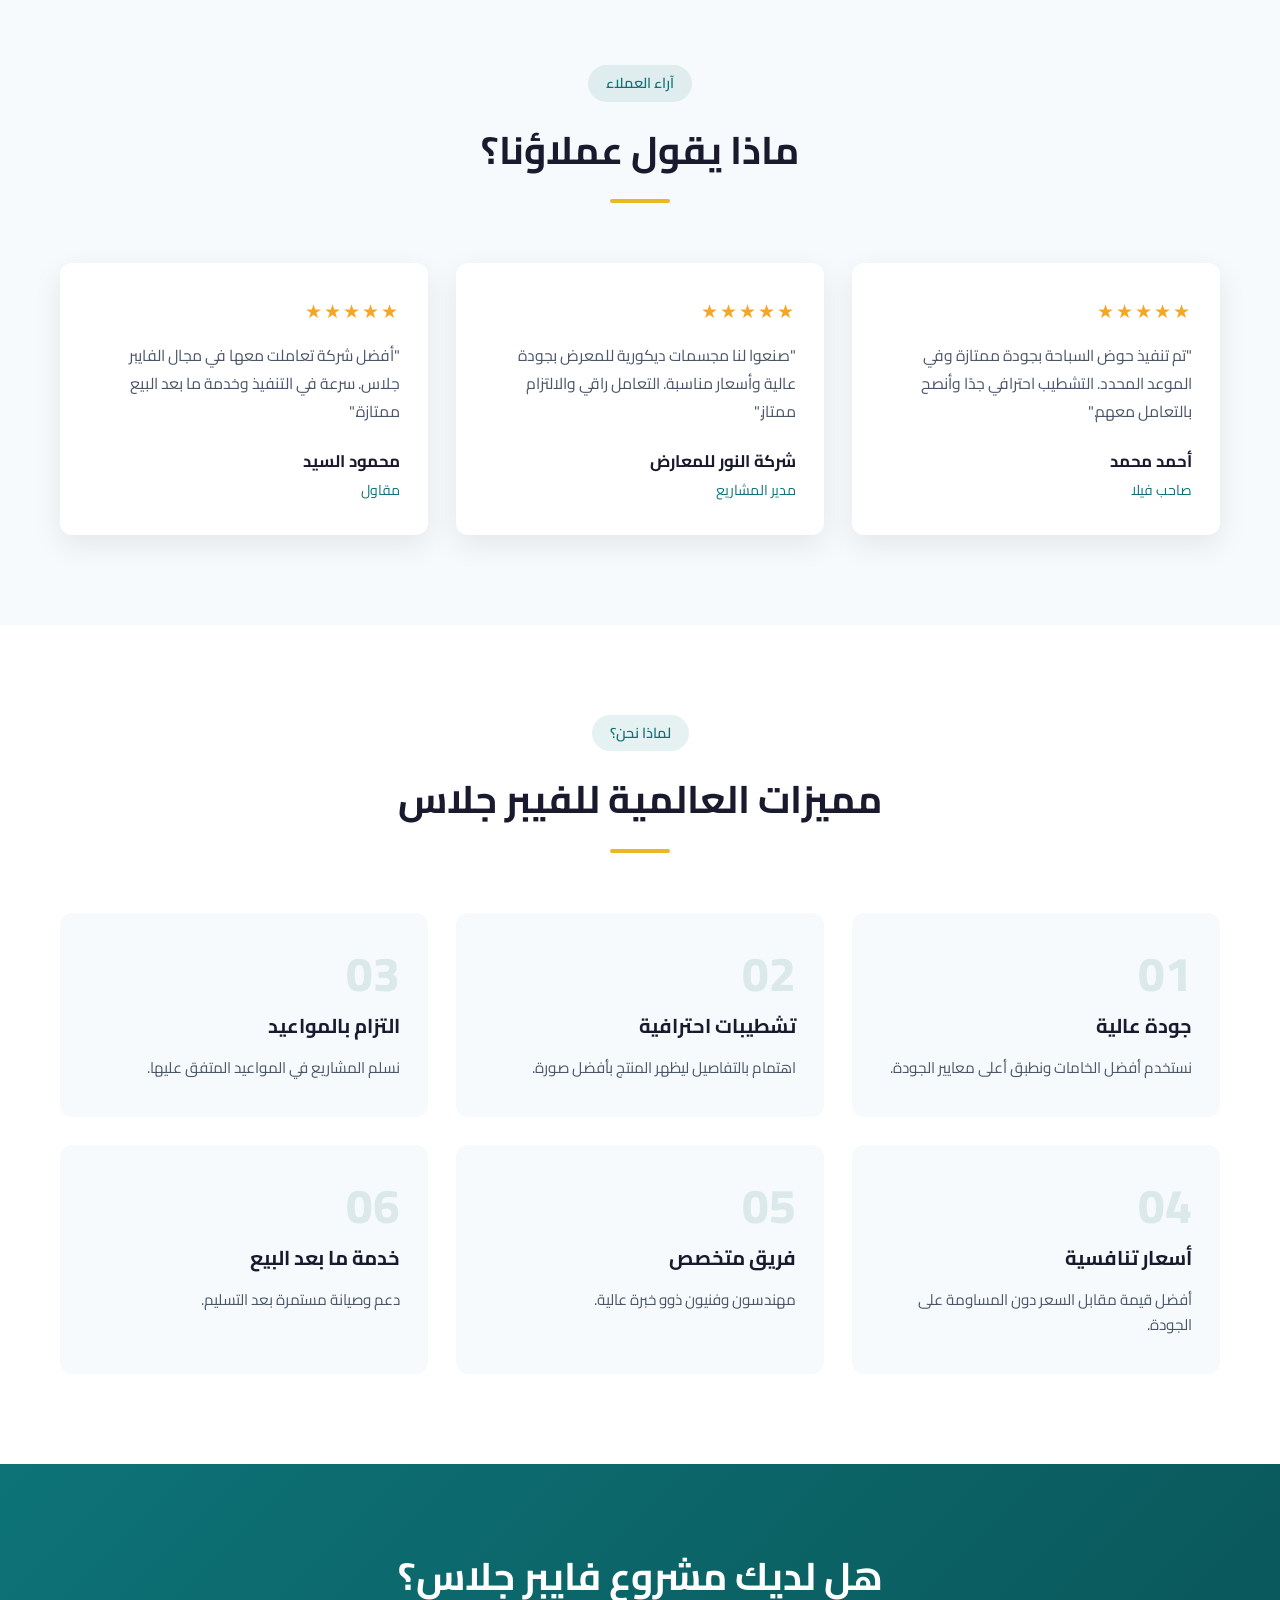
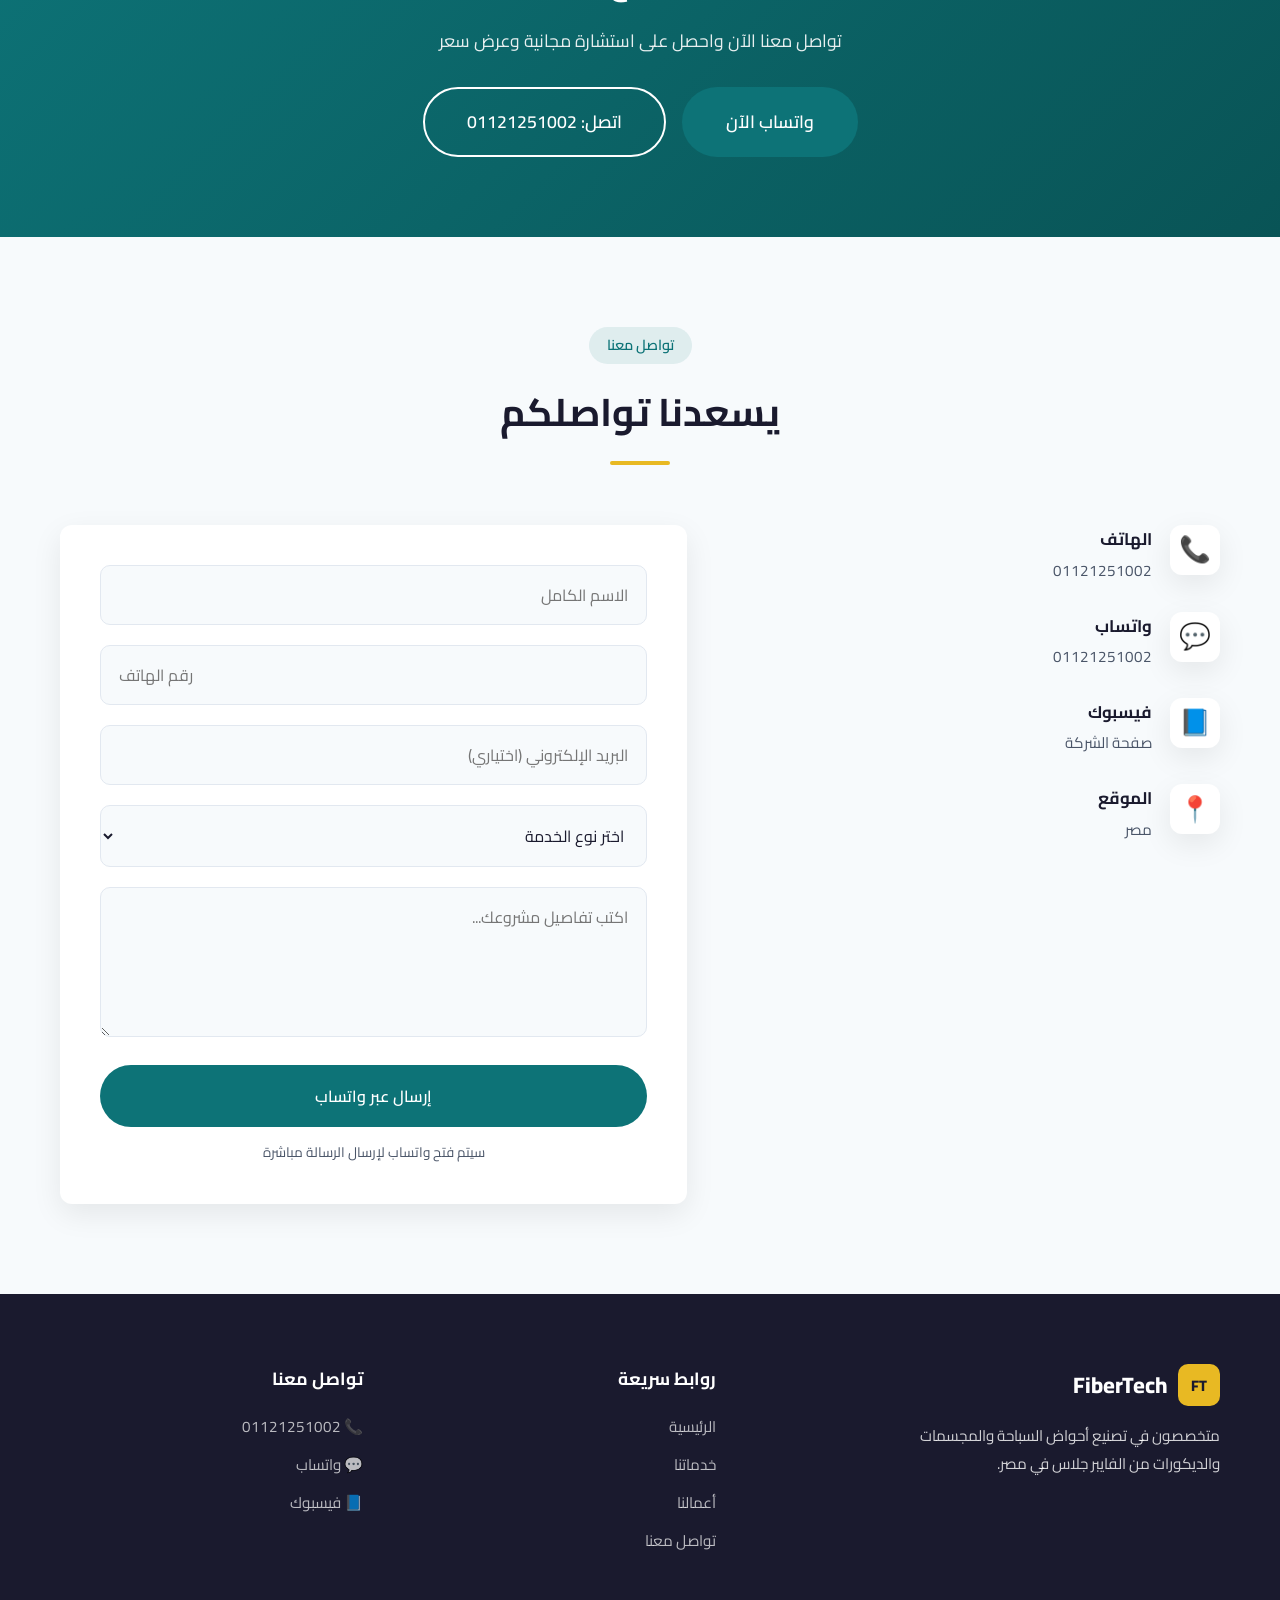
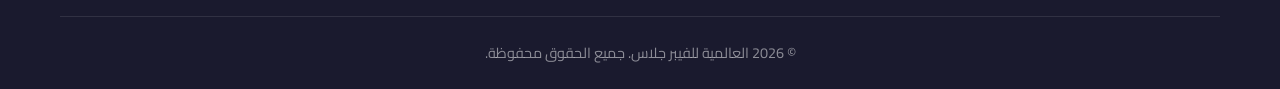
==== commit 90f6cf35: "Update index.html تغير الاسم" ====
--- a/index.html
+++ b/index.html
@@ -3,9 +3,8 @@
 <head>
     <meta charset="UTF-8">
     <meta name="viewport" content="width=device-width, initial-scale=1.0">
-    <title>FiberTech | شركة فايبر جلاس - أحواض سباحة ومجسمات وديكورات</title>
-    <meta name="description" content="شركة FiberTech متخصصة في تصنيع أحواض السباحة والفايبر جلاس والمجسمات والديكورات والخزانات بجودة عالية في مصر. تنفيذ حسب الطلب وأسعار تنافسية.">
-    <meta name="keywords" content="فايبر جلاس, أحواض سباحة فايبر جلاس, مجسمات فايبر جلاس, خزانات فايبر جلاس, ديكورات فايبر جلاس, FiberTech">
+    <title>العالمية للفيبر جلاس | أحواض سباحة ومجسمات وديكورات</title>
+<meta name="description" content="شركة العالمية للفيبر جلاس متخصصة في تصنيع أحواض السباحة والفايبر جلاس والمجسمات والديكورات والخزانات بجودة عالية في مصر. تنفيذ حسب الطلب وأسعار تنافسية.">    <meta name="keywords" content="فايبر جلاس, أحواض سباحة فايبر جلاس, مجسمات فايبر جلاس, خزانات فايبر جلاس, ديكورات فايبر جلاس, FiberTech">
     <meta name="google-site-verification" content="QOcd8siPAYjSIZdNFLWi2Pg36LKbvhtXSWhW0iFuzWk" />
     <meta name="robots" content="index, follow">
     <link rel="preconnect" href="https://fonts.googleapis.com">
@@ -19,7 +18,7 @@
         <div class="container">
             <a href="#home" class="logo">
                 <span class="logo-icon">FT</span>
-                <span class="logo-text">FiberTech</span>
+<span class="logo-text">العالمية للفيبر جلاس</span>   
             </a>
             <nav class="nav" id="nav">
                 <a href="#home" class="nav-link active">الرئيسية</a>
@@ -60,7 +59,7 @@
         <div class="container">
             <div class="section-header">
                 <span class="section-tag">من نحن</span>
-                <h2 class="section-title">شركة FiberTech للفايبر جلاس</h2>
+                <h2 class="section-title">شركة العالمية للفيبر جلاس</h2>
                 <div class="section-line"></div>
             </div>
             <div class="about-grid">
@@ -79,7 +78,7 @@
             <div class="owner-section">
                 <div class="owner-card">
                     <div class="owner-img-wrap">
-                        <img src="images/owner.jpg" alt="مؤسس شركة FiberTech" class="owner-img">
+                        <img src="images/owner.jpg" alt="مؤسس شركة العالمية للفيبر جلاس" class="owner-img">
                     </div>
                     <div class="owner-info">
                         <h3>مؤسس ومدير الشركة</h3>
@@ -181,7 +180,7 @@
         <div class="container">
             <div class="section-header">
                 <span class="section-tag">لماذا نحن؟</span>
-                <h2 class="section-title">مميزات FiberTech</h2>
+                <h2 class="section-title">مميزات العالمية للفيبر جلاس</h2>
                 <div class="section-line"></div>
             </div>
             <div class="why-grid">
@@ -279,14 +278,14 @@
                 </div>
             </div>
             <div class="footer-bottom">
-                <p>© 2026 FiberTech. جميع الحقوق محفوظة.</p>
+                <p>© 2026 العالمية للفيبر جلاس. جميع الحقوق محفوظة.</p>
             </div>
         </div>
     </footer>
 
     <!-- Floating Buttons -->
     <div class="floating-buttons">
-        <a href="https://wa.me/201121251002?text=مرحباً FiberTech، أريد الاستفسار عن خدماتكم" target="_blank" class="float-btn whatsapp-btn" title="واتساب">
+        <a href="https://wa.me/201121251002?text=مرحباً العالمية للفيبر جلاس، أريد الاستفسار عن خدماتكم" target="_blank" class="float-btn whatsapp-btn" title="واتساب">
             <svg viewBox="0 0 32 32" width="28" height="28"><path fill="currentColor" d="M16.004 0C7.174 0 .004 7.17.004 15.999c0 2.82.736 5.567 2.134 7.99L0 32l8.242-2.16a16 16 0 0 0 7.762 2.004c8.83 0 15.999-7.17 15.999-16S24.834 0 16.004 0zm0 29.333a13.27 13.27 0 0 1-6.764-1.854l-.485-.288-4.906 1.286 1.31-4.783-.315-.492A13.25 13.25 0 0 1 2.67 16c0-7.36 5.99-13.333 13.334-13.333S29.337 8.64 29.337 16 23.347 29.333 16.004 29.333z"/><path fill="currentColor" d="M23.34 19.42c-.334-.167-1.976-.975-2.282-1.086-.306-.11-.53-.167-.752.168-.223.334-.863 1.086-1.058 1.31-.194.223-.39.25-.723.083-.334-.167-1.41-.52-2.686-1.656-.993-.886-1.663-1.98-1.858-2.314-.194-.334-.02-.514.147-.68.151-.15.334-.39.5-.584.168-.195.223-.334.334-.557.11-.223.056-.418-.028-.585-.083-.167-.752-1.81-1.03-2.48-.271-.65-.547-.562-.752-.573l-.64-.01c-.223 0-.585.083-.89.418s-1.17 1.143-1.17 2.787 1.198 3.232 1.364 3.456c.167.223 2.355 3.595 5.704 5.04.797.344 1.42.55 1.905.703.8.254 1.528.218 2.104.132.642-.096 1.976-.807 2.255-1.586.28-.78.28-1.447.195-1.586-.083-.14-.306-.223-.64-.39z"/></svg>
         </a>
         <a href="tel:01121251002" class="float-btn call-btn" title="اتصل بنا">
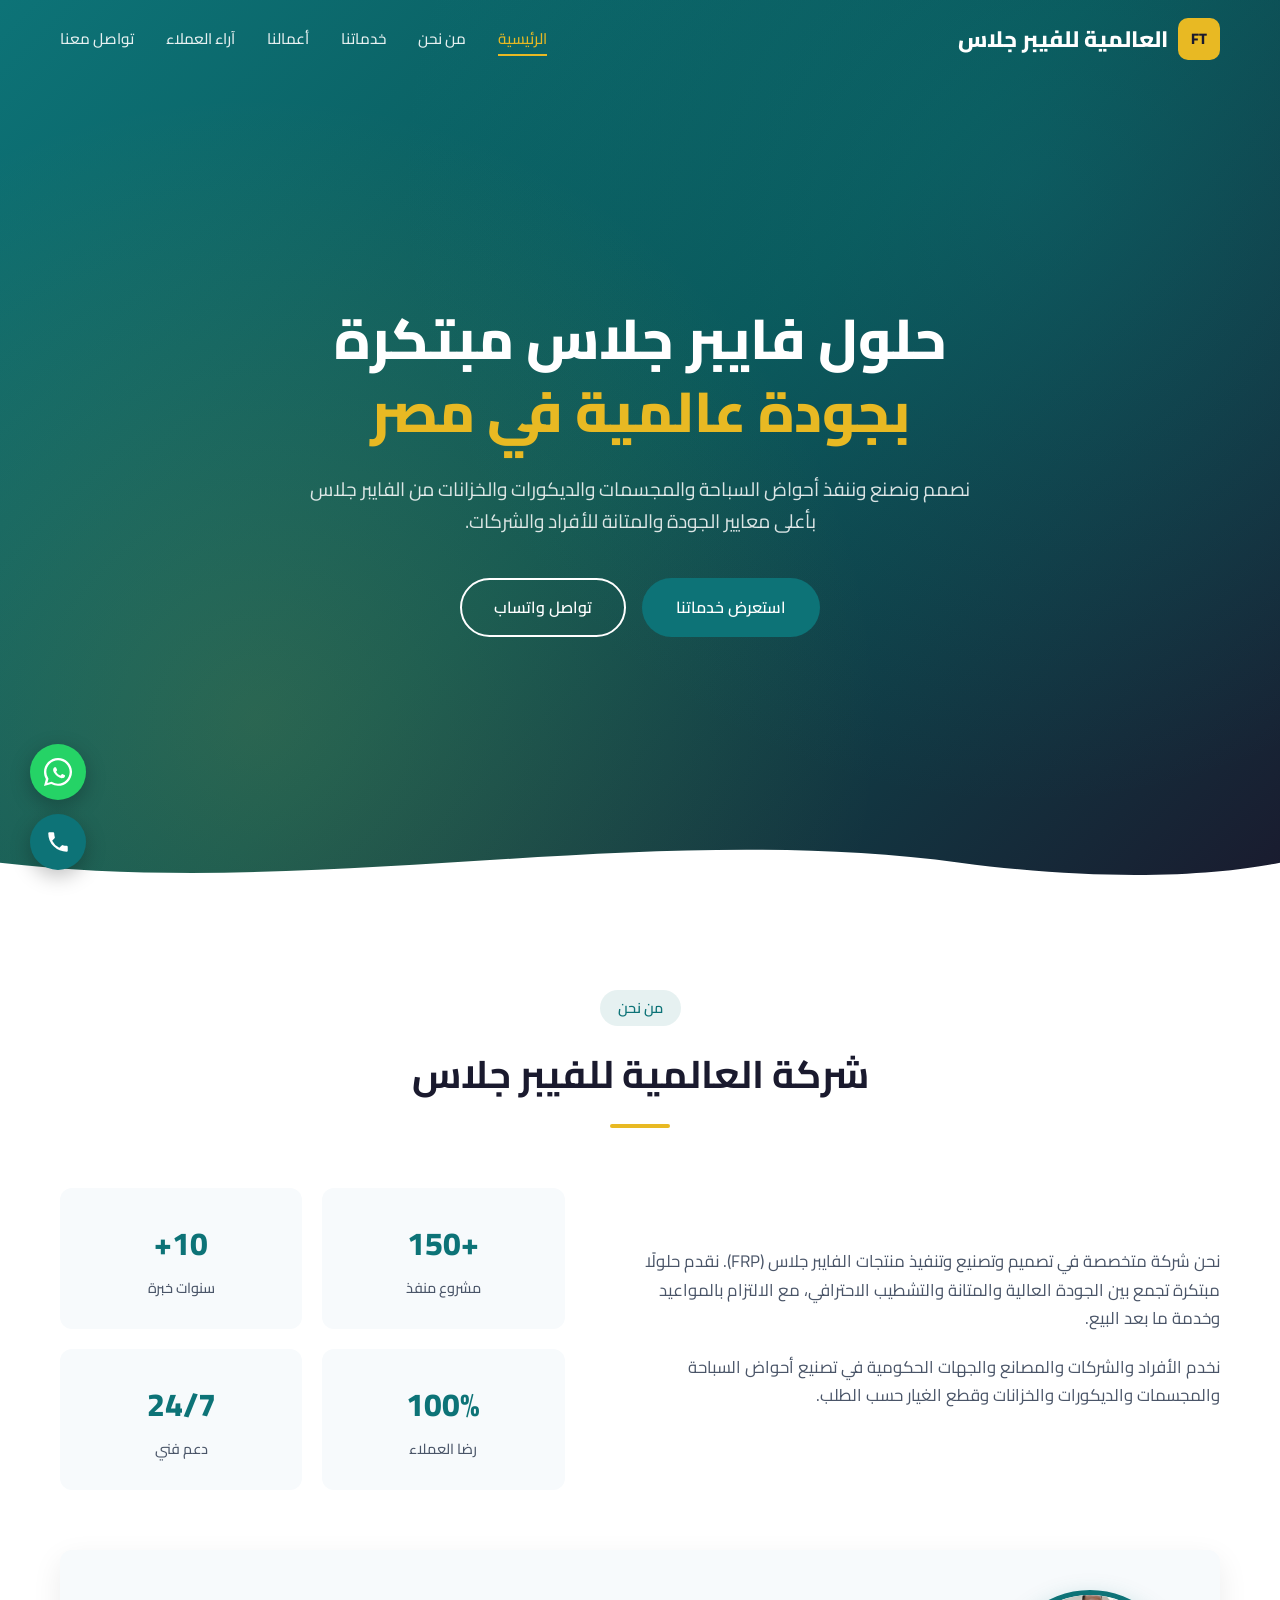
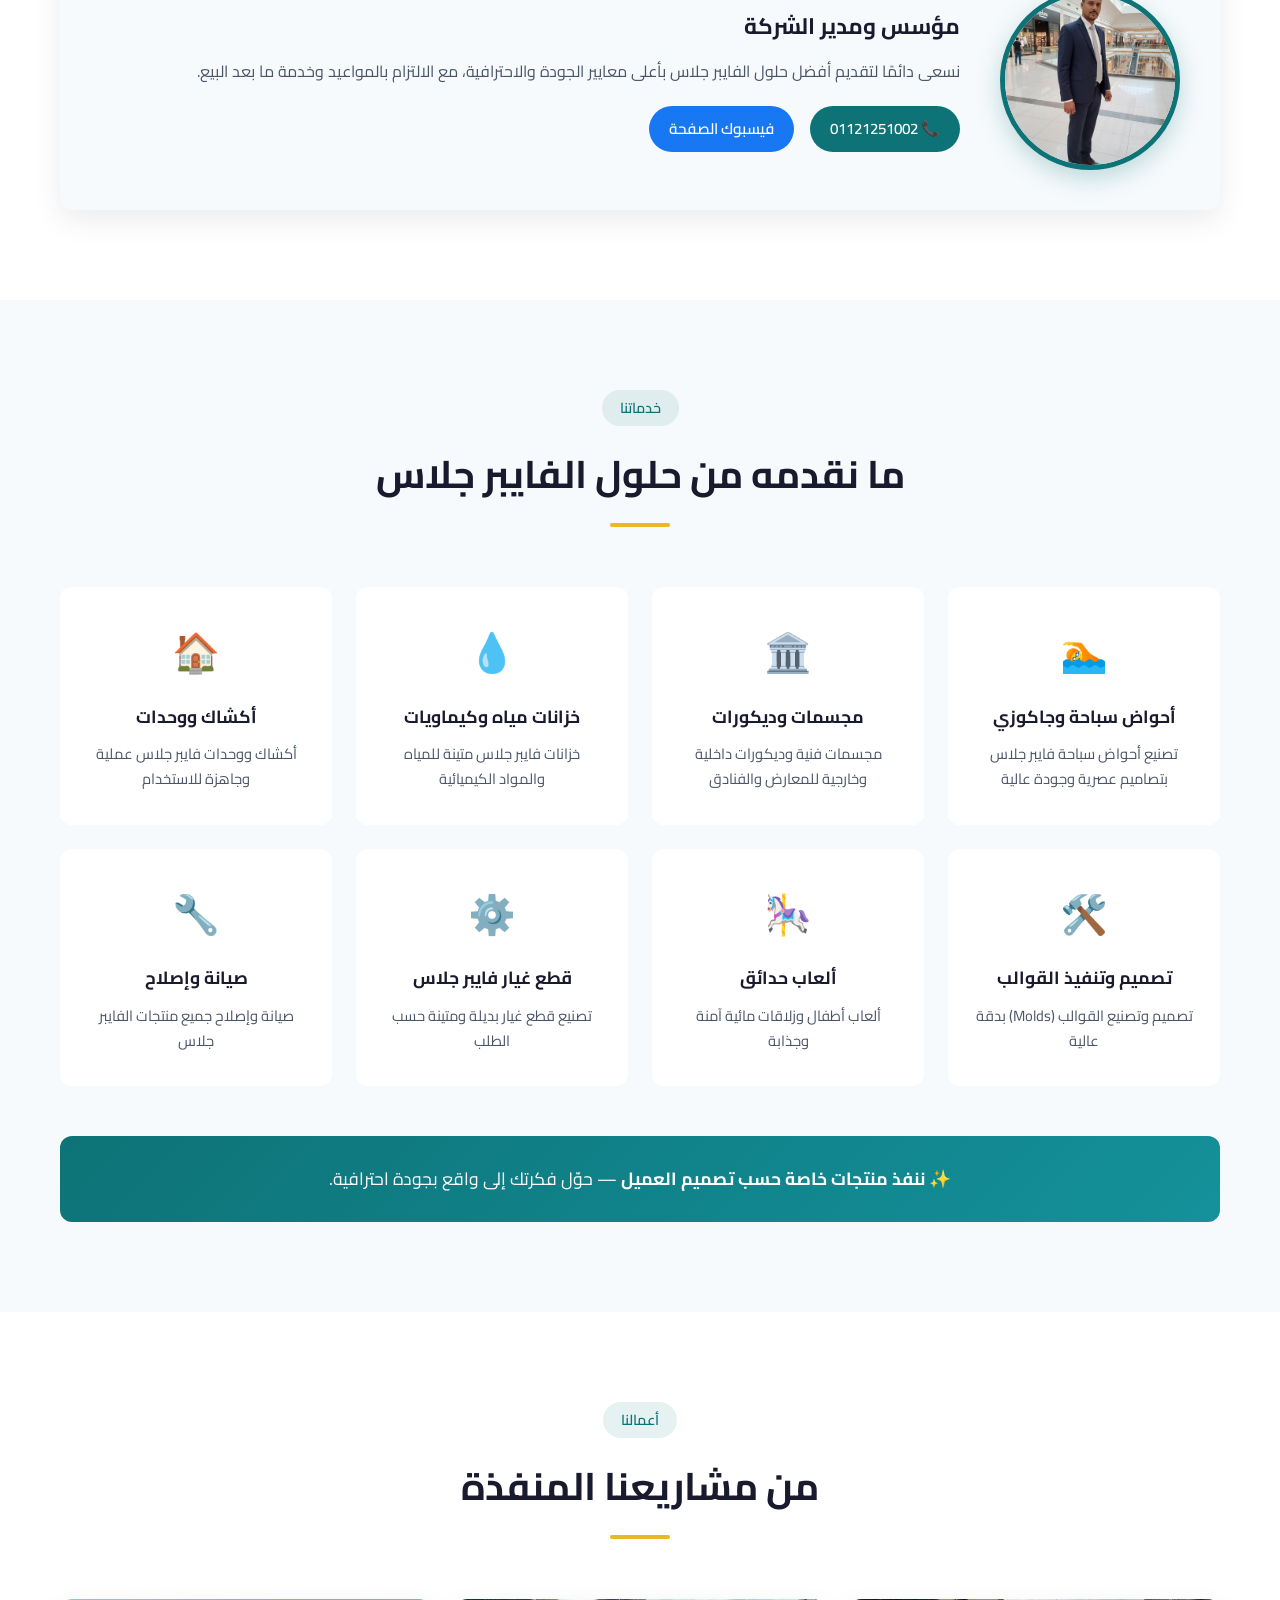
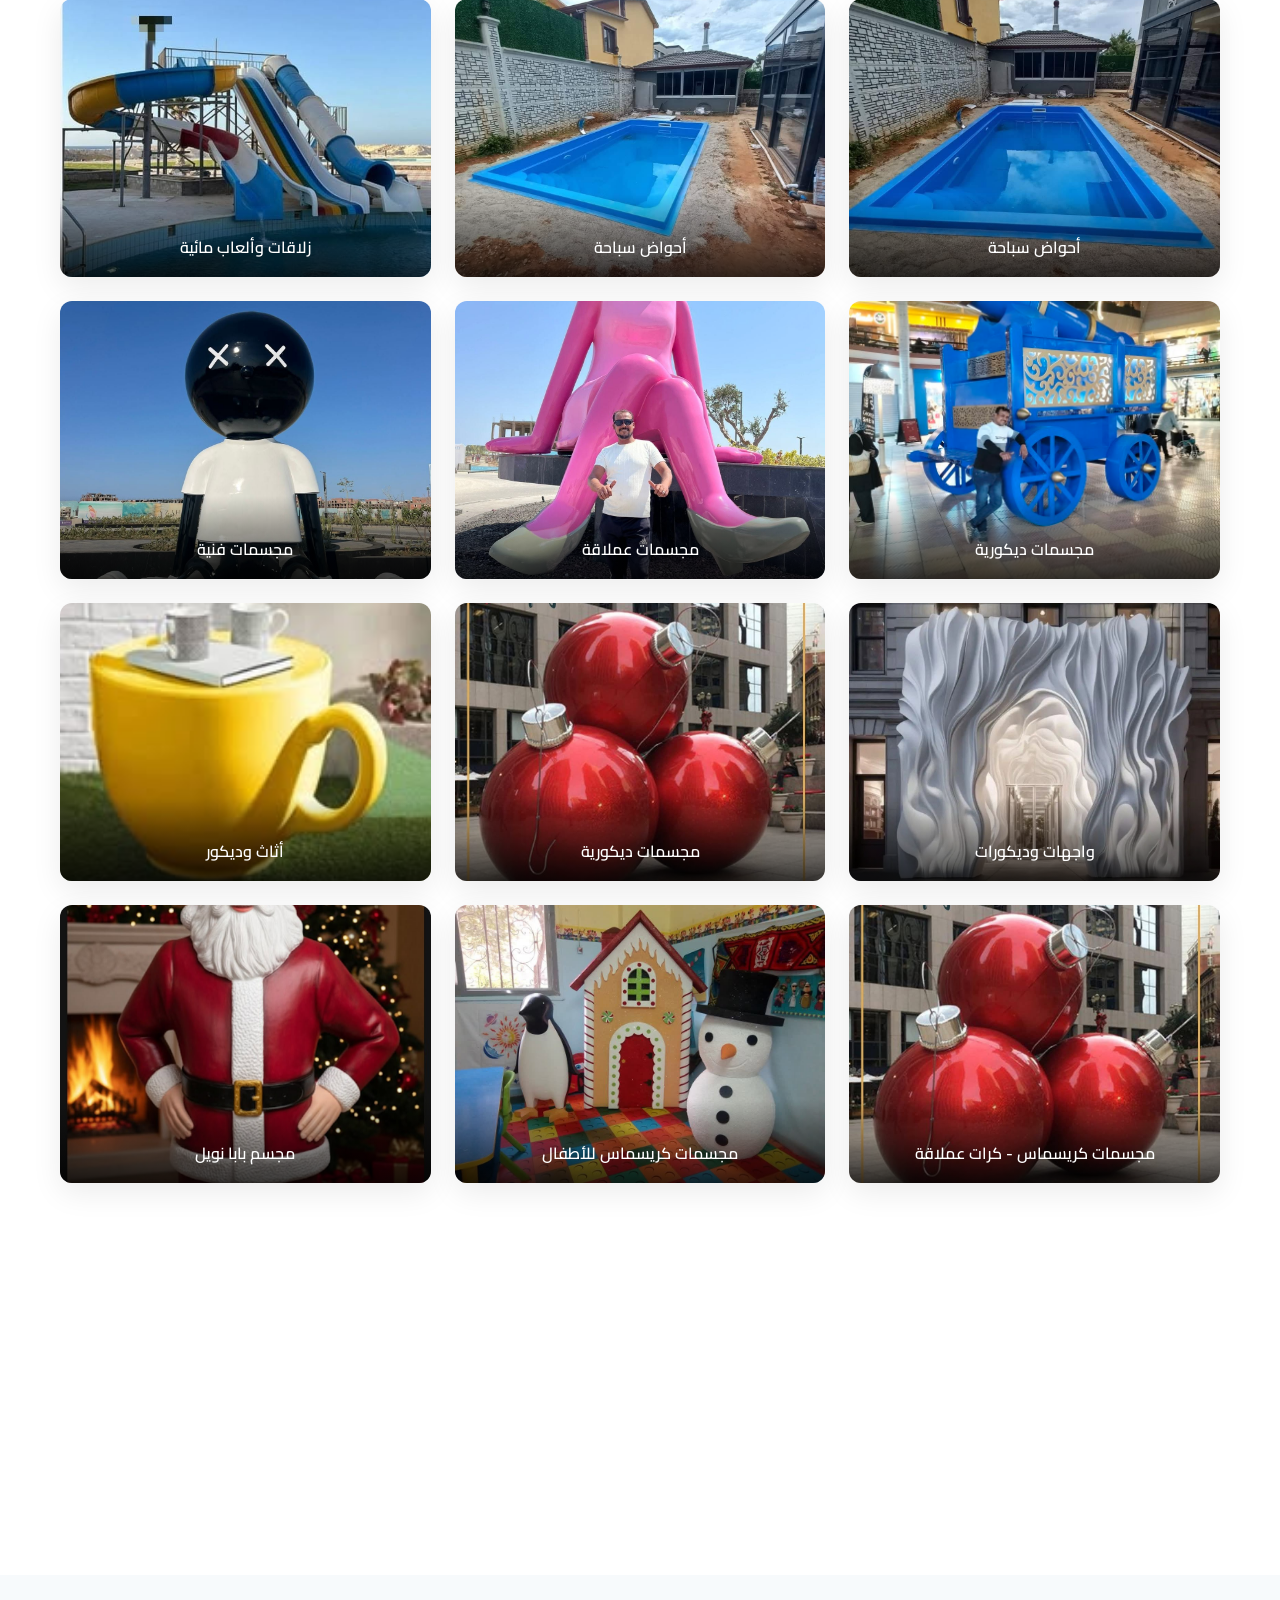
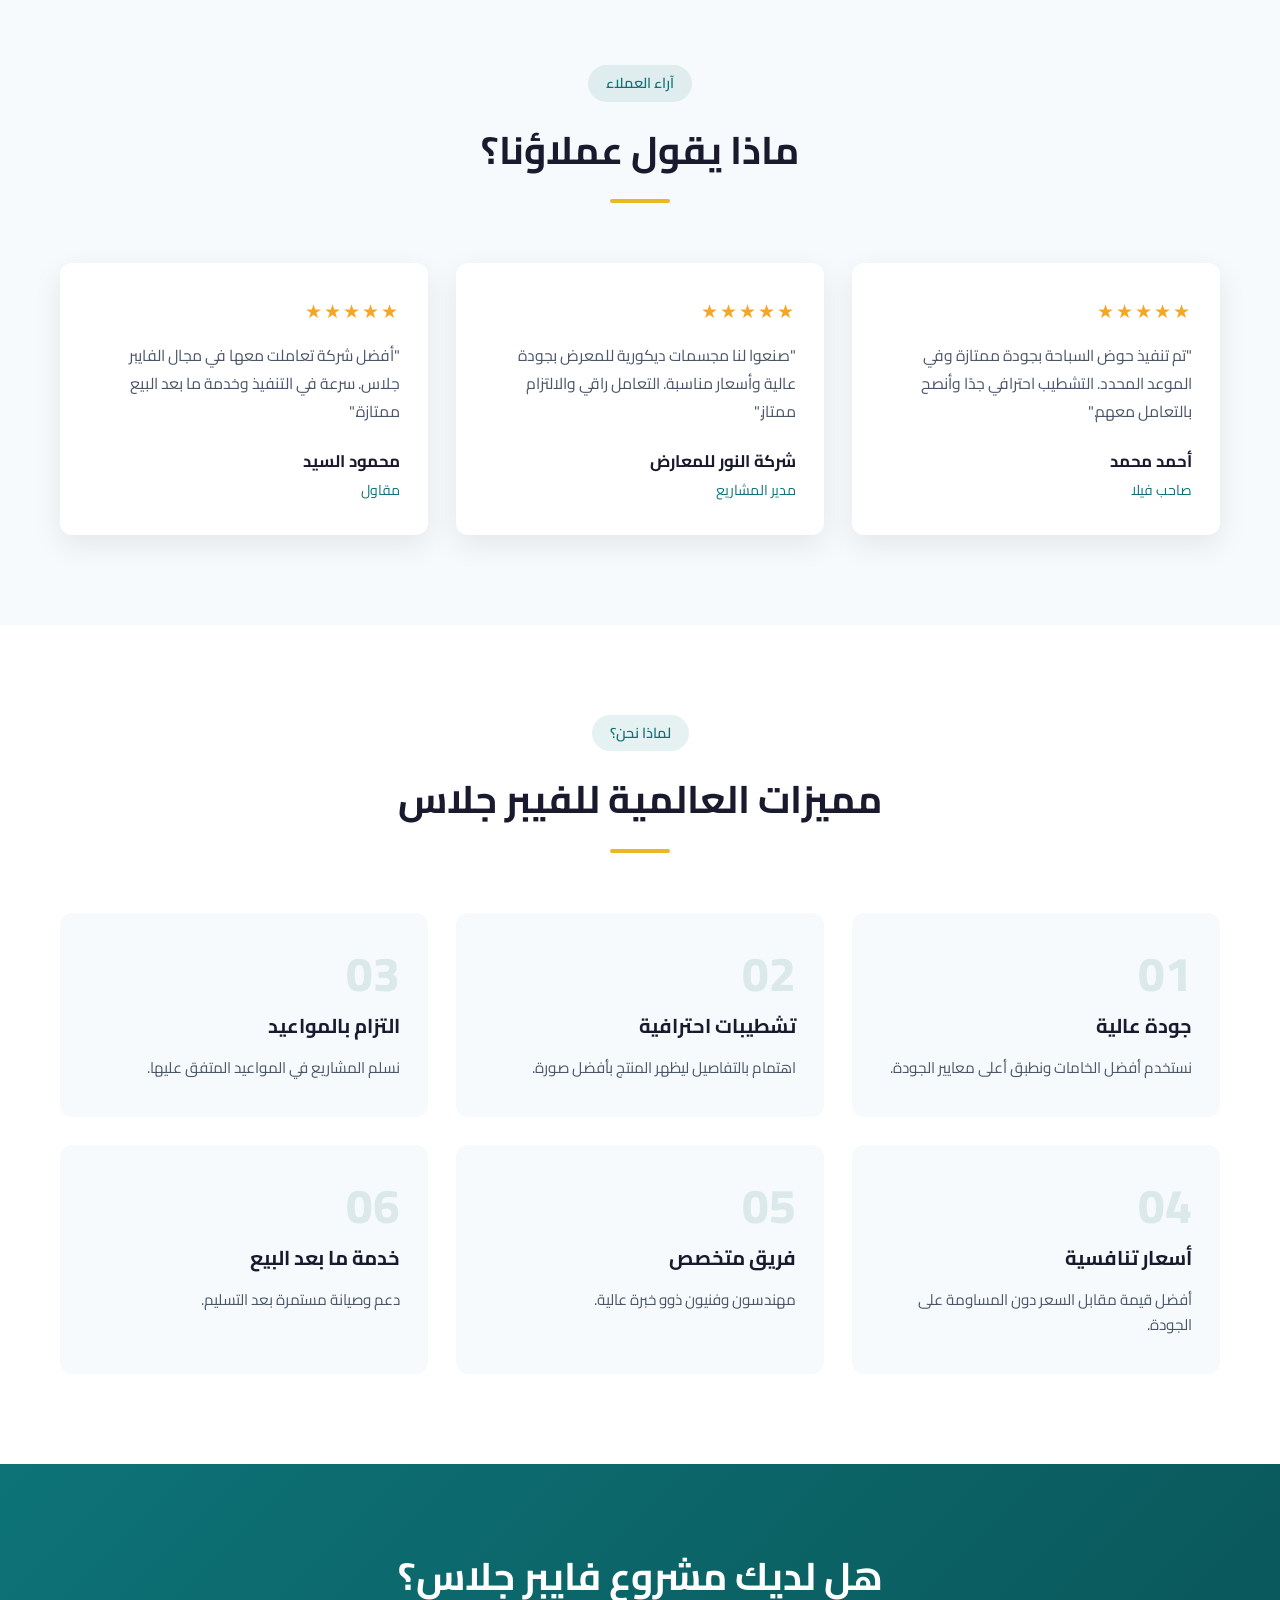
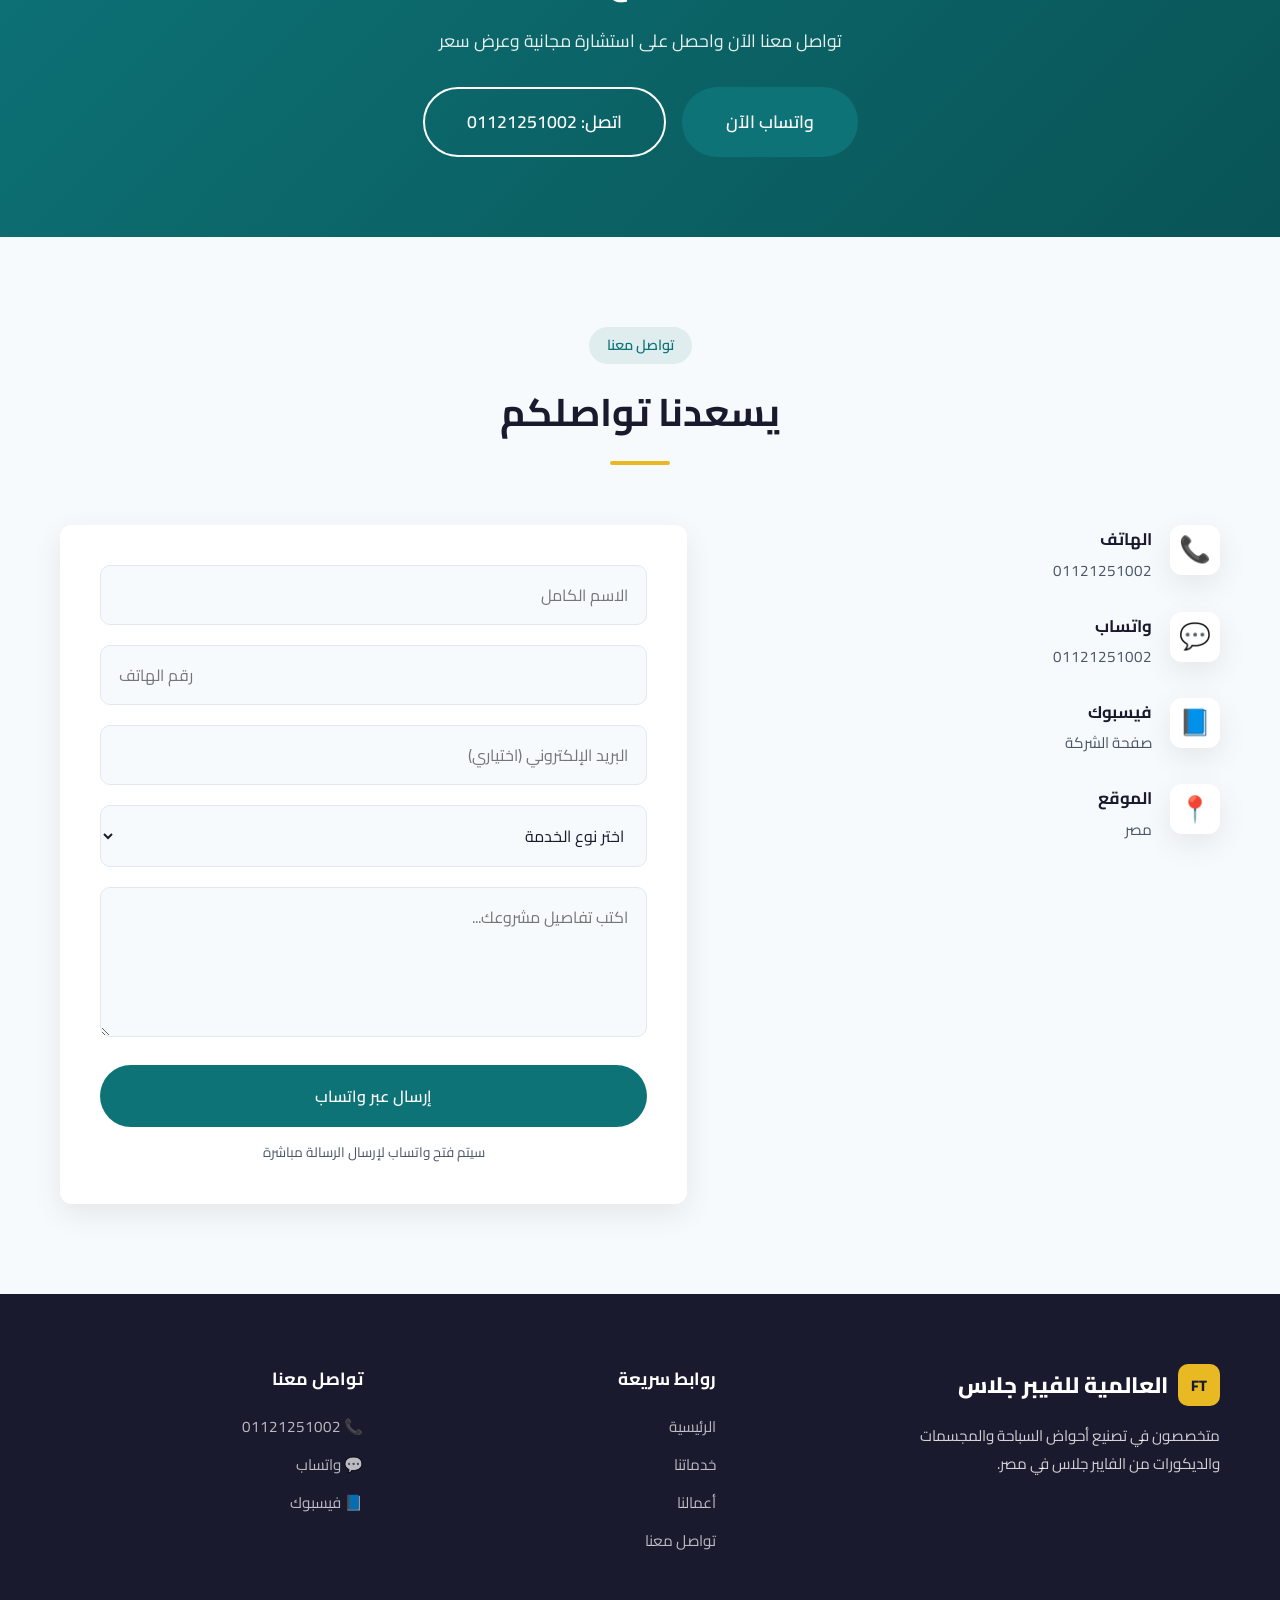
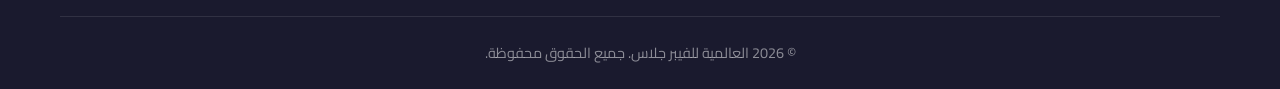
==== commit 46e0e482: "Update index.html 1223" ====
--- a/index.html
+++ b/index.html
@@ -117,7 +117,7 @@
         </div>
     </section>
 
-    <!-- Gallery -->
+       <!-- Gallery -->
     <section class="section gallery" id="gallery">
         <div class="container">
             <div class="section-header">
@@ -125,7 +125,7 @@
                 <h2 class="section-title">من مشاريعنا المنفذة</h2>
                 <div class="section-line"></div>
             </div>
-                            <div class="gallery-grid">
+            <div class="gallery-grid">
                 <div class="gallery-item"><img src="images/pool1.jpg" alt="حوض سباحة فايبر جلاس" loading="lazy"><div class="gallery-caption">أحواض سباحة</div></div>
                 <div class="gallery-item"><img src="images/pool2.jpg" alt="حوض سباحة فايبر جلاس" loading="lazy"><div class="gallery-caption">أحواض سباحة</div></div>
                 <div class="gallery-item"><img src="images/slides.jpg" alt="زلاقات مائية" loading="lazy"><div class="gallery-caption">زلاقات وألعاب مائية</div></div>
@@ -260,7 +260,7 @@
         <div class="container">
             <div class="footer-content">
                 <div class="footer-brand">
-                    <a href="#home" class="logo"><span class="logo-icon">FT</span><span class="logo-text">FiberTech</span></a>
+                    <a href="#home" class="logo"><span class="logo-icon">FT</span><span class="logo-text">العالمية للفيبر جلاس</span></a>
                     <p>متخصصون في تصنيع أحواض السباحة والمجسمات والديكورات من الفايبر جلاس في مصر.</p>
                 </div>
                 <div class="footer-links">
